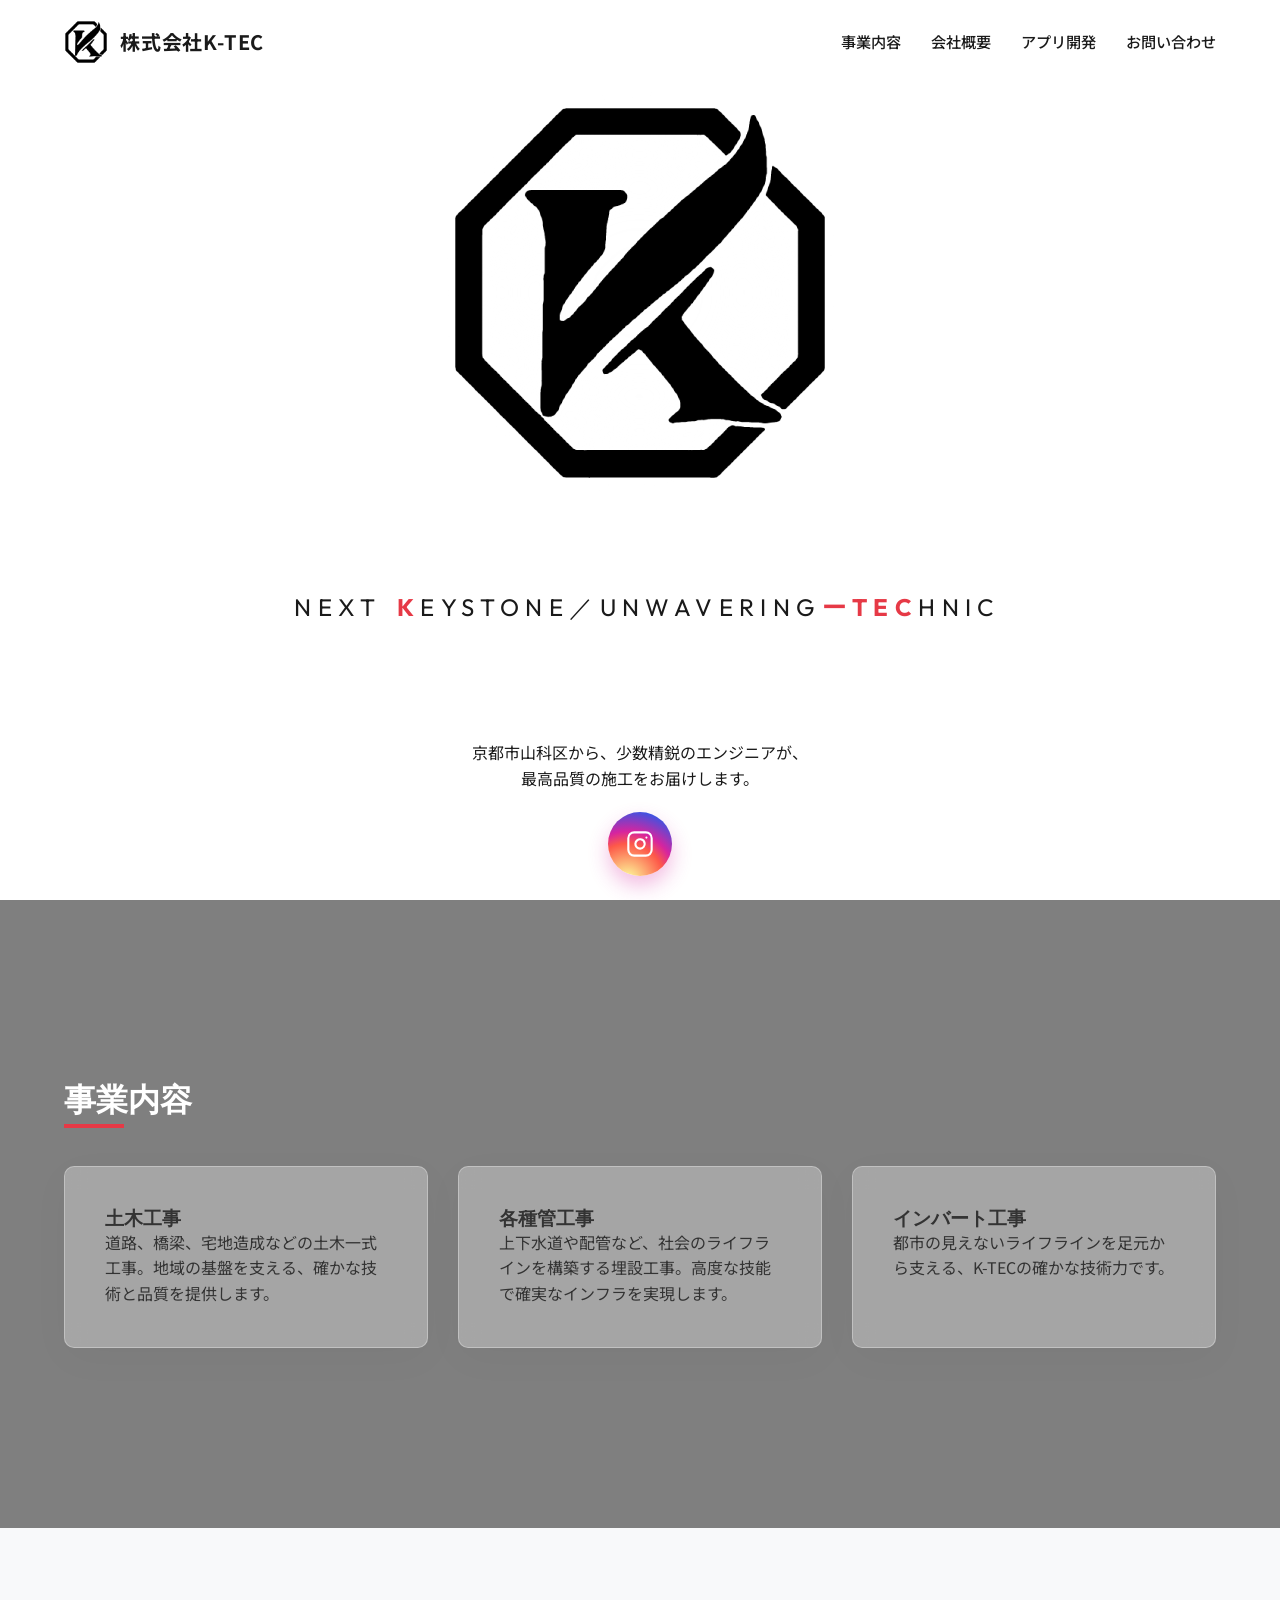
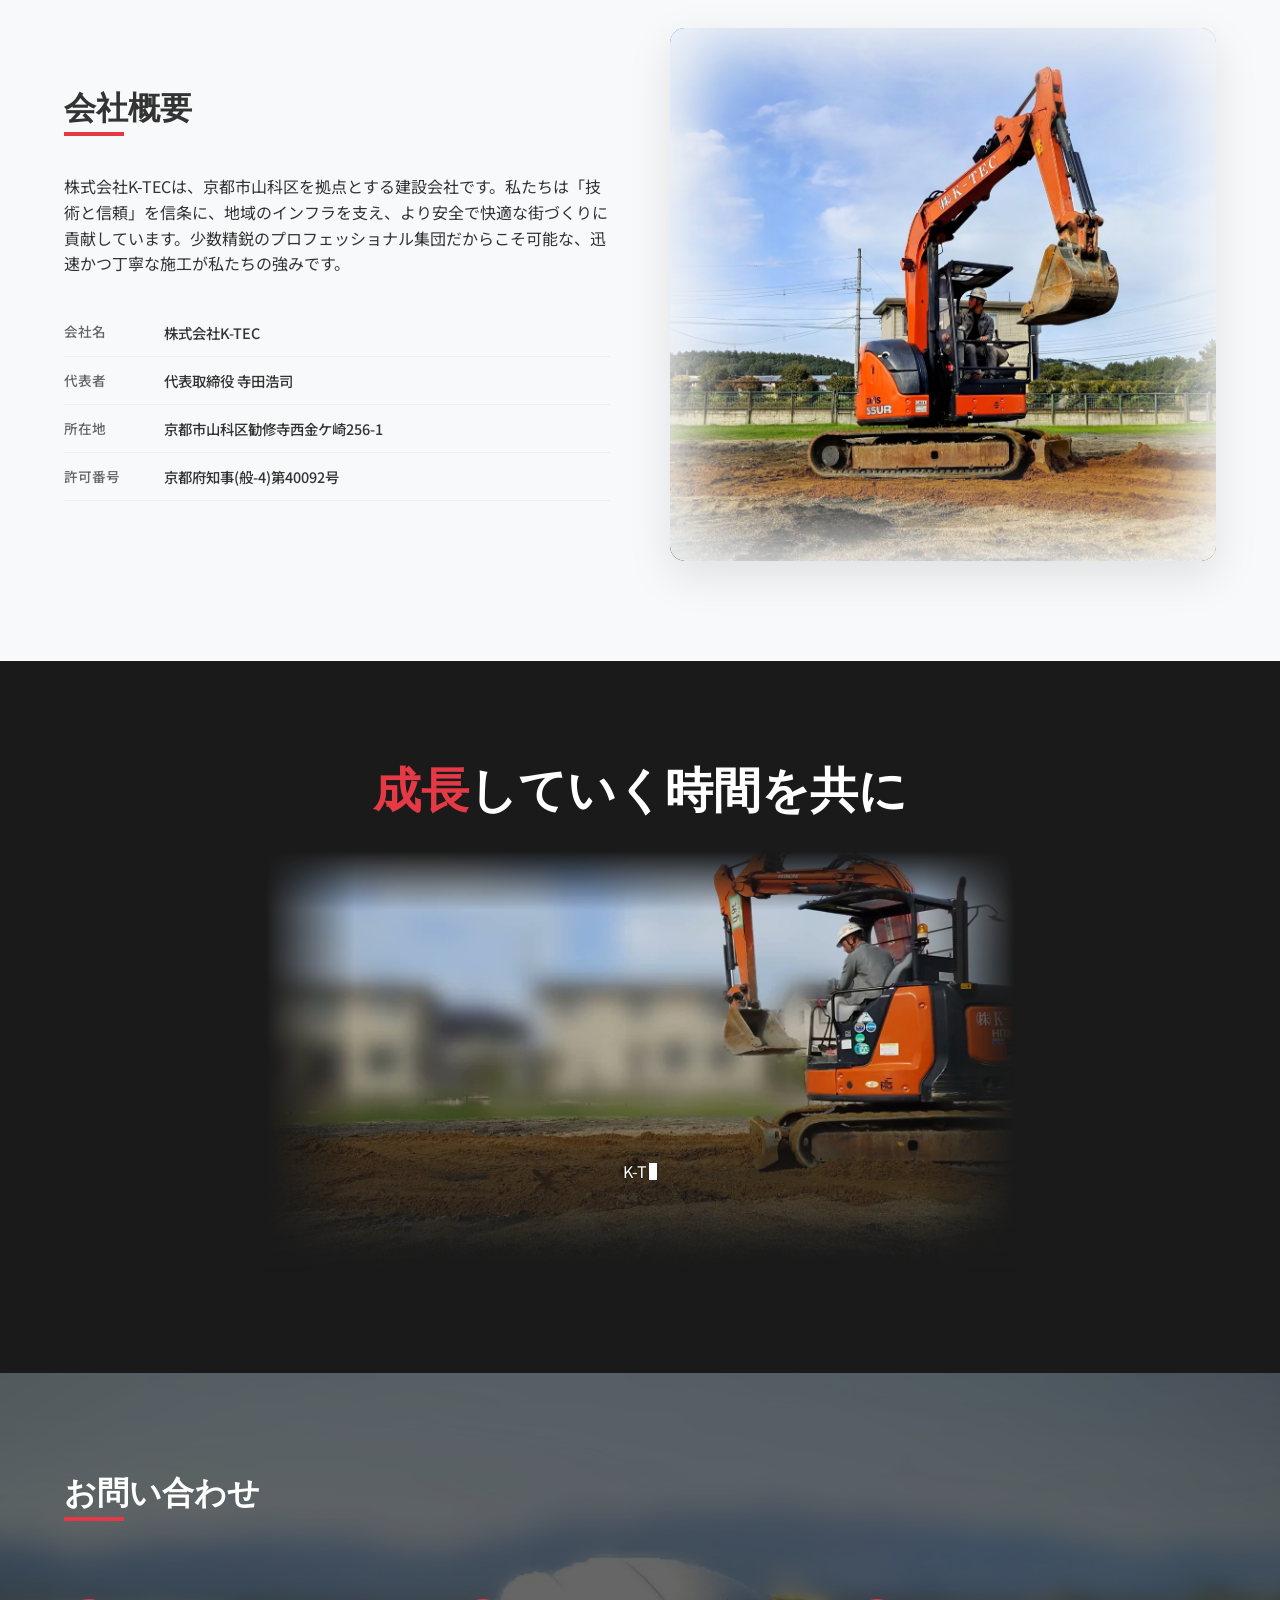
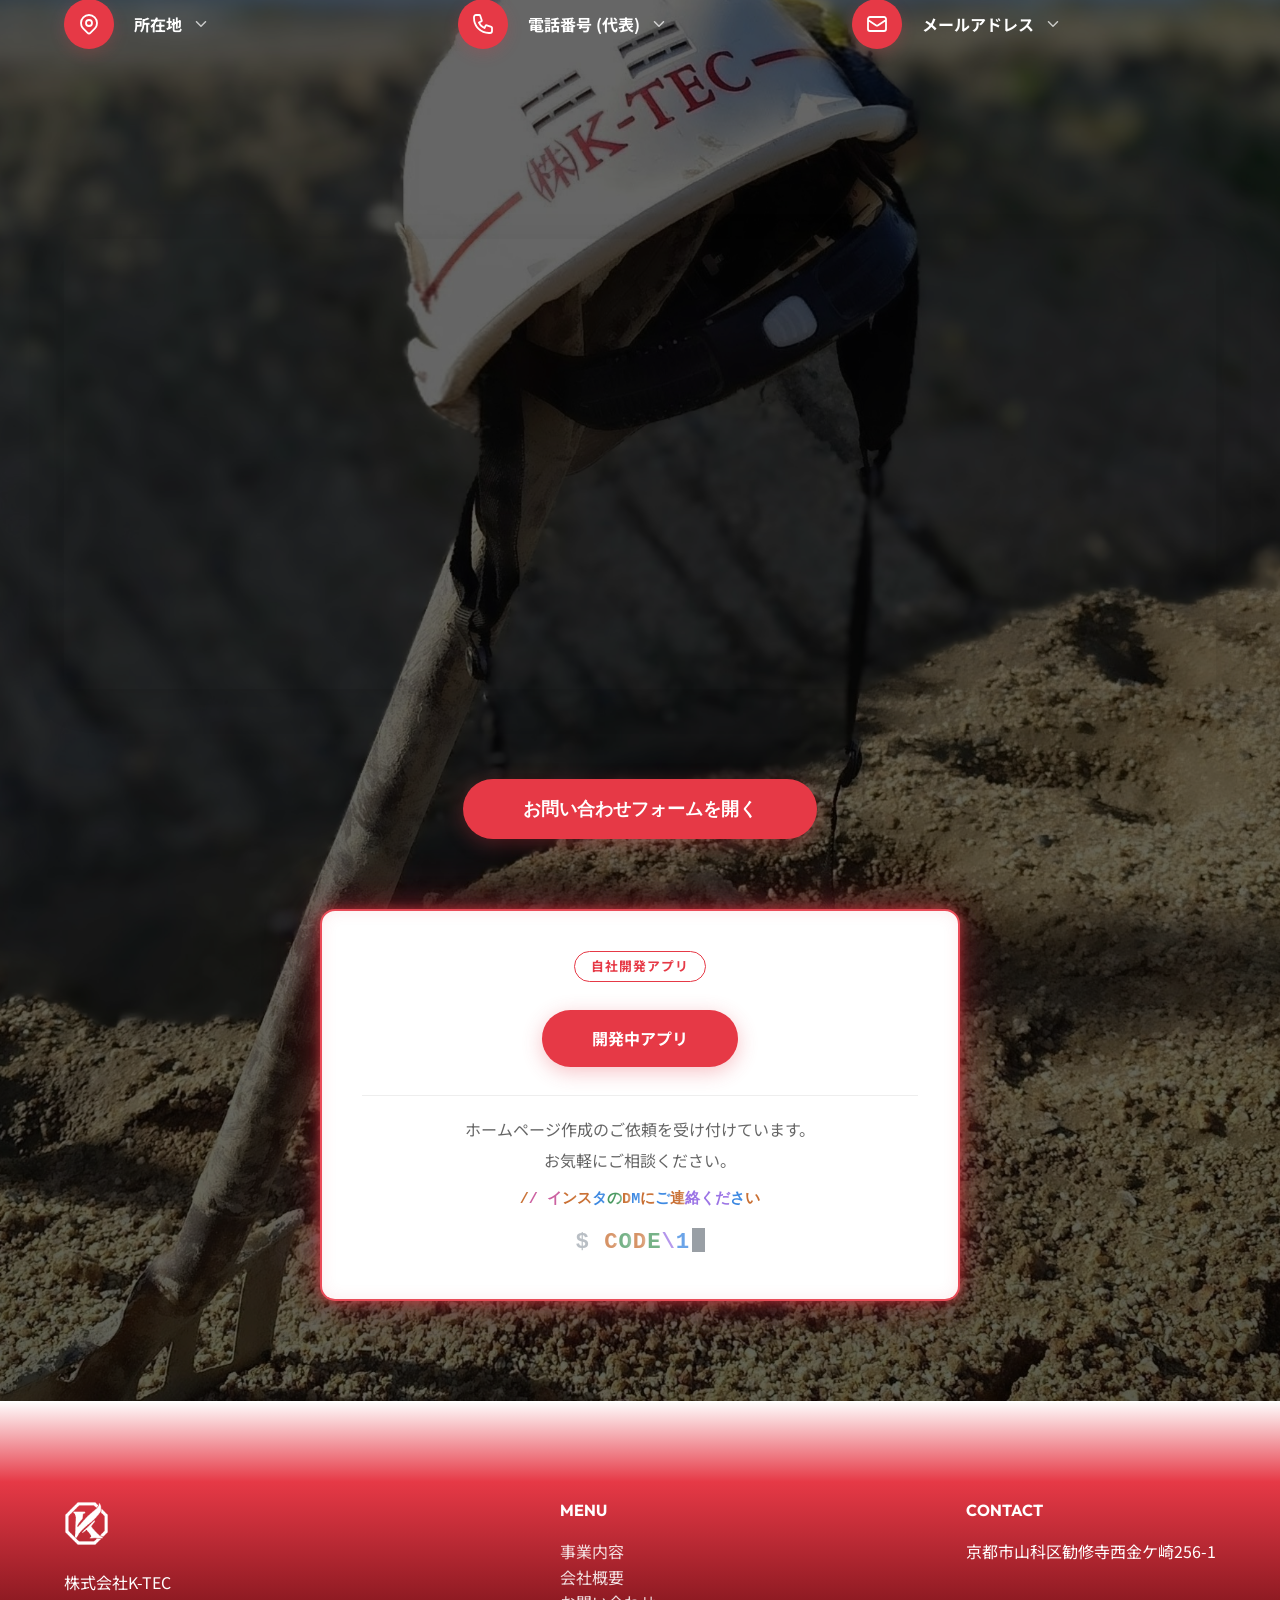
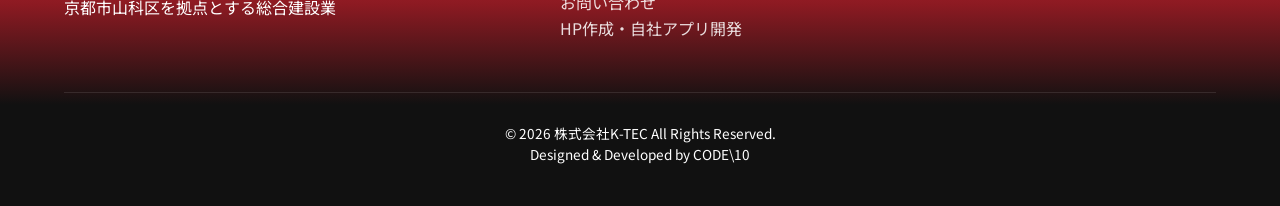
==== index.html @ 1e4d760a "Instagram のボタンが2つ同時に見えるのを直す（#54） 一番上の Instagram ボタンが画面に見えている間は、右下に浮かぶボタンを隠す。 スクロールして一番上のボタンが見えなくなったら" ====
<!DOCTYPE html>
<html lang="ja">
<head>
  <meta charset="UTF-8">
  <meta name="viewport" content="width=device-width, initial-scale=1.0">
  <title>株式会社K-TEC | 京都市山科区の建設会社</title>
  <meta name="description" content="京都市山科区を拠点とする「株式会社K-TEC」の公式ウェブサイト。土木・建設事業を通じて、社会の基盤を創造します。従業員5名、少数精鋭のプロフェッショナル集団です。">
  <meta property="og:type" content="website">
  <meta property="og:url" content="https://kktec54.github.io/K-TEC/">
  <meta property="og:title" content="株式会社K-TEC | 京都市山科区の建設会社">
  <meta property="og:description" content="京都市山科区を拠点とする「株式会社K-TEC」の公式ウェブサイト。土木・建設事業を通じて、社会の基盤を創造します。">
  <meta property="og:image" content="https://kktec54.github.io/K-TEC/assets/ogp.png">
  <meta property="og:image:width" content="1200">
  <meta property="og:image:height" content="630">
  <meta property="og:site_name" content="株式会社K-TEC">
  <meta property="og:locale" content="ja_JP">
  <meta name="twitter:card" content="summary_large_image">
  <link rel="icon" type="image/png" href="assets/favicon.png">
  <link rel="apple-touch-icon" href="assets/apple-touch-icon.png">
  <link rel="stylesheet" href="style.css?v=46">
  <link rel="stylesheet" href="halloween.css?v=46">
</head>
<body>

  <!-- Header -->
  <header>
    <div class="header-logo">
      <a href="#">
        <img src="assets/logo.png" alt="株式会社K-TEC ロゴ">
        <span class="logo-text">株式会社K-TEC</span>
      </a>
    </div>
    <nav>
      <ul class="nav-links">
        <li><a href="#services">事業内容</a></li>
        <li><a href="#about">会社概要</a></li>
        <li><a href="#hp-app">アプリ開発</a></li>
        <li><a href="#contact">お問い合わせ</a></li>
      </ul>
    </nav>
  </header>

  <!-- Hero Section -->
  <section class="hero">
    <div class="hero-content">
      <div class="hero-logo-animate-container">
        <div class="core-light"></div>
        <div class="flash"></div>
        <img class="hero-animate-logo" src="assets/logo.png" alt="株式会社K-TEC">
        <div class="white-burst"></div>
      </div>
      <!-- Lupin animation will be triggered via JS here -->
      <h1 class="hero-title">次代へと繋ぐ礎　揺るぎない技術</h1>
      <div class="hero-brand-name">
        NEXT　<span class="accent">K</span>EYSTONE／UNWAVERING<span class="accent">ー</span><span class="accent">TEC</span>HNIC
      </div>
      <div class="hero-brand-final">
        <span class="final-k">K</span><span class="final-dash">-</span><span class="final-tec">TEC</span>
      </div>
      <p class="hero-description text-balance">京都市山科区から、少数精鋭のエンジニアが、<br class="pc-br">最高品質の施工をお届けします。</p>
      <a href="https://www.instagram.com/k_tec54?igsh=MTAwZnptbnM4ZHNmdg%3D%3D&utm_source=qr" target="_blank" rel="noopener noreferrer" class="hero-btn instagram-icon-btn" aria-label="Instagram">
        <svg xmlns="http://www.w3.org/2000/svg" width="28" height="28" viewBox="0 0 24 24" fill="none" stroke="currentColor" stroke-width="1.8" stroke-linecap="round" stroke-linejoin="round">
          <rect x="2" y="2" width="20" height="20" rx="5" ry="5"></rect>
          <path d="M16 11.37A4 4 0 1 1 12.63 8 4 4 0 0 1 16 11.37z"></path>
          <line x1="17.5" y1="6.5" x2="17.51" y2="6.5"></line>
        </svg>
      </a>
    </div>
  </section>

  <!-- Service Section -->
  <section id="services" class="section">
    <div class="container">
      <h2 class="section-title">事業内容</h2>
      <div class="services-grid">
        <div class="service-card">
          <h3>土木工事</h3>
          <p>道路、橋梁、宅地造成などの土木一式工事。地域の基盤を支える、確かな技術と品質を提供します。</p>
        </div>
        <div class="service-card">
          <h3>各種管工事</h3>
          <p>上下水道や配管など、社会のライフラインを構築する埋設工事。高度な技能で確実なインフラを実現します。</p>
        </div>
        <div class="service-card">
          <h3>インバート工事</h3>
          <p>都市の見えないライフラインを足元から支える、K-TECの確かな技術力です。</p>
        </div>
      </div>
    </div>
  </section>

  <!-- About Section -->
  <section id="about" class="section" style="background-color: #f8f9fa;">
    <div class="container about-grid">
      <div class="about-text">
        <h2 class="section-title">会社概要</h2>
        <p>株式会社K-TECは、京都市山科区を拠点とする建設会社です。私たちは「技術と信頼」を信条に、地域のインフラを支え、より安全で快適な街づくりに貢献しています。少数精鋭のプロフェッショナル集団だからこそ可能な、迅速かつ丁寧な施工が私たちの強みです。</p>
        
        <table class="profile-table" style="margin-top: 2rem;">
          <tr>
            <th>会社名</th>
            <td>株式会社K-TEC</td>
          </tr>
          <tr>
            <th>代表者</th>
            <td>代表取締役 寺田浩司</td>
          </tr>
          <tr>
            <th>所在地</th>
            <td>京都市山科区勧修寺西金ケ崎256-1</td>
          </tr>
          <tr>
            <th>許可番号</th>
            <td>京都府知事(般-4)第40092号</td>
          </tr>
        </table>
      </div>
      <div class="about-visual" style="position: relative; display: flex; align-items: center; justify-content: center;">
        <!-- K photo with feathered/blurred edges -->
        <div style="position: relative; width: 100%; max-width: 550px; border-radius: 15px; overflow: hidden; box-shadow: 0 15px 45px rgba(0,0,0,0.1);">
          <img src="Y.JPG" style="width: 100%; height: auto; display: block; transition: transform 0.4s ease;" alt="株式会社K-TEC" onmouseover="this.style.transform='scale(1.05)'" onmouseout="this.style.transform='scale(1)'">
          <!-- Edge blurring overlay -->
          <div style="position: absolute; inset: 0; box-shadow: inset 0 0 80px 30px #f8f9fa; pointer-events: none; border-radius: 15px;"></div>
        </div>
      </div>
    </div>
  </section>



  <!-- Recruitment Section -->
  <section id="recruitment" class="section recruitment">
    <div class="container recruit-content">
      <h2 class="recruit-title lupin-trigger" data-text="成長していく\n時間を共に" data-highlight="成長">成長していく時間を共に</h2>
      <!-- 現場の動画。音なしでくり返し、画面に映っている間だけ main.js が再生する。説明の文は動画の下側に重ねる（#36） -->
      <div class="recruit-video">
        <video src="assets/recruit-site.mp4" poster="assets/recruit-site.jpg" muted loop playsinline preload="metadata" aria-label="社員がショベルカーで現場を整地している様子"></video>
        <p class="recruit-video-text text-balance">K-TECでは、共に成長できる仲間を募集しています。<br>建設のプロフェッショナルとして、社会の基盤を共に作りませんか？<br class="pc-br">少数精鋭だからこそ、一人ひとりの挑戦が会社全体の成長に直結します。</p>
      </div>
    </div>
  </section>

  <!-- Contact & Google Map Section -->
  <section id="contact" class="section">
    <div class="container contact-layout">
      <h2 class="section-title">お問い合わせ</h2>
      <div class="contact-info">
        <!-- 連絡先は押すとその場で開くアコーディオン。電話とメールの文字はページに置かず main.js が組み立てる（#26・#32） -->
        <div class="info-acc">
          <button type="button" class="info-item" data-info="address" aria-expanded="false" aria-controls="info-panel-address">
            <div class="info-icon">
              <svg xmlns="http://www.w3.org/2000/svg" fill="none" viewBox="0 0 24 24" stroke="currentColor">
                <path stroke-linecap="round" stroke-linejoin="round" stroke-width="1.8" d="M17.657 16.657L13.414 20.9a1.998 1.998 0 01-2.827 0l-4.244-4.243a8 8 0 1111.314 0z" />
                <path stroke-linecap="round" stroke-linejoin="round" stroke-width="1.8" d="M15 11a3 3 0 11-6 0 3 3 0 016 0z" />
              </svg>
            </div>
            <div class="info-label">
              <strong>所在地</strong>
              <svg class="info-chevron" xmlns="http://www.w3.org/2000/svg" fill="none" viewBox="0 0 24 24" stroke="currentColor" stroke-width="2" aria-hidden="true"><path stroke-linecap="round" stroke-linejoin="round" d="M6 9l6 6 6-6" /></svg>
            </div>
          </button>
          <div class="info-panel" id="info-panel-address" role="region" aria-label="所在地">
            <div class="info-panel-inner"><p class="info-value"></p></div>
          </div>
        </div>
        <div class="info-acc">
          <button type="button" class="info-item" data-info="phone" aria-expanded="false" aria-controls="info-panel-phone">
            <div class="info-icon">
              <svg xmlns="http://www.w3.org/2000/svg" fill="none" viewBox="0 0 24 24" stroke="currentColor">
                <path stroke-linecap="round" stroke-linejoin="round" stroke-width="1.8" d="M3 5a2 2 0 012-2h3.28a1 1 0 01.948.684l1.498 4.493a1 1 0 01-.502 1.21l-2.257 1.13a11.042 11.042 0 005.516 5.516l1.13-2.257a1 1 0 011.21-.502l4.493 1.498a1 1 0 01.684.949V19a2 2 0 01-2 2h-1C9.716 21 3 14.284 3 6V5z" />
              </svg>
            </div>
            <div class="info-label">
              <strong>電話番号 (代表)</strong>
              <svg class="info-chevron" xmlns="http://www.w3.org/2000/svg" fill="none" viewBox="0 0 24 24" stroke="currentColor" stroke-width="2" aria-hidden="true"><path stroke-linecap="round" stroke-linejoin="round" d="M6 9l6 6 6-6" /></svg>
            </div>
          </button>
          <div class="info-panel" id="info-panel-phone" role="region" aria-label="電話番号 (代表)">
            <div class="info-panel-inner"><p class="info-value"></p></div>
          </div>
        </div>
        <div class="info-acc">
          <button type="button" class="info-item" data-info="email" aria-expanded="false" aria-controls="info-panel-email">
            <div class="info-icon">
              <svg xmlns="http://www.w3.org/2000/svg" fill="none" viewBox="0 0 24 24" stroke="currentColor">
                <path stroke-linecap="round" stroke-linejoin="round" stroke-width="1.8" d="M3 8l7.89 5.26a2 2 0 002.22 0L21 8M5 19h14a2 2 0 002-2V7a2 2 0 00-2-2H5a2 2 0 00-2 2v10a2 2 0 002 2z" />
              </svg>
            </div>
            <div class="info-label">
              <strong>メールアドレス</strong>
              <svg class="info-chevron" xmlns="http://www.w3.org/2000/svg" fill="none" viewBox="0 0 24 24" stroke="currentColor" stroke-width="2" aria-hidden="true"><path stroke-linecap="round" stroke-linejoin="round" d="M6 9l6 6 6-6" /></svg>
            </div>
          </button>
          <div class="info-panel" id="info-panel-email" role="region" aria-label="メールアドレス">
            <div class="info-panel-inner"><p class="info-value"></p></div>
          </div>
        </div>
      </div>
      
      <!-- Google Map Integration -->
      <div class="map-container">
        <iframe 
          src="https://www.google.com/maps/embed?pb=!1m18!1m12!1m3!1d3269.5134723157867!2d135.8051974!3d34.9688011!2m3!1f0!2f0!3f0!3m2!1i1024!2i768!4f13.1!3m3!1m2!1s0x60010ef4396a9cb3%3A0xad508ff866e1a647!2z44CSNjA3LTgyMjEg5Lqs6YO95bqc5Lqs6YO95biC5bGx56eR5Yy65Yun5L-u5a-66KW_6YeR44Kx5bSO77yS77yV77yW4oiS77yR!5e0!3m2!1sja!2sjp!4v1777079518650!5m2!1sja!2sjp" 
          allowfullscreen="" 
          loading="lazy" 
          referrerpolicy="no-referrer-when-downgrade">
        </iframe>
      </div>

      <!-- Contact Form Section -->
      <!-- フォームはボタンを押したときだけモーダルで出す（#24） -->
      <div class="contact-form-open">
        <button type="button" class="submit-btn" data-open-contact>お問い合わせフォームを開く</button>
      </div>
      <dialog id="contact-form" class="contact-modal" aria-labelledby="contact-modal-title">
        <div class="contact-form-container">
          <button type="button" class="contact-modal-close" aria-label="閉じる">&times;</button>
          <h3 id="contact-modal-title" class="contact-modal-title">お問い合わせフォーム</h3>
          <form class="contact-form" action="#" method="post">
            <div class="form-group">
              <label for="name">氏名<span>必須</span></label>
              <input type="text" id="name" name="name" placeholder="例：山田 太郎" required>
            </div>
            <div class="form-group">
              <label for="email">メールアドレス<span>必須</span></label>
              <input type="email" id="email" name="email" placeholder="例：example@mail.com" required>
            </div>
            <div class="form-group">
              <label for="phone">電話番号</label>
              <input type="tel" id="phone" name="phone" placeholder="例：090-0000-0000">
            </div>
            <div class="form-group">
              <label for="message">お問い合わせ内容<span>必須</span></label>
              <textarea id="message" name="message" rows="5" placeholder="ご質問や採用に関するお問い合わせなど、お気軽にご記入ください" required></textarea>
            </div>
            <div class="form-submit">
              <button type="submit" class="submit-btn">内容を送信する</button>
            </div>
          </form>
        </div>
      </dialog>

      <!-- In-house App Teaser -->
      <div id="hp-app" class="app-teaser">
        <canvas class="app-code-bg" aria-hidden="true"></canvas>
        <span class="app-label">自社開発アプリ</span>
        <div><a href="apps.html" class="app-btn">開発中アプリ</a></div>
        <div class="hp-recruit">
          <p class="text-balance">ホームページ作成のご依頼を受け付けています。<br class="pc-br">お気軽にご相談ください。</p>
          <!-- インスタの DM への案内と CODE\10 を、コード風に1文字ずつ打ち込む（#16・#20・#22）。
               文字は main.js が入れ直し、1文字ずつ色をランダムに付ける。DM の行を打ってから CODE\10 を打つ -->
          <p class="code-dm"><a href="https://www.instagram.com/k_tec54?igsh=MTAwZnptbnM4ZHNmdg%3D%3D&utm_source=qr" target="_blank" rel="noopener noreferrer"><span class="code-sr">インスタのDMにご連絡ください</span><span class="code-line" aria-hidden="true"><span class="code-typed">// インスタのDMにご連絡ください</span><span class="code-cursor"></span></span></a></p>
          <p class="code10-sign"><span class="code-sr">CODE\10</span><span class="code-line" aria-hidden="true"><span class="code10-prompt">$ </span><span class="code-typed">CODE\10</span><span class="code-cursor"></span></span></p>
        </div>
      </div>
    </div>
  </section>

  <!-- Footer -->
  <footer>
    <div class="container">
      <div class="footer-top">
        <div class="footer-logo">
          <img src="assets/logo.png" alt="K-TEC logo">
          <p>株式会社K-TEC<br>京都市山科区を拠点とする総合建設業</p>
        </div>
        <div>
          <h4>MENU</h4>
          <ul style="margin-top: 1rem;">
            <li><a href="#services">事業内容</a></li>
            <li><a href="#about">会社概要</a></li>
            <li><a href="#contact">お問い合わせ</a></li>
            <li><a href="#hp-app">HP作成・自社アプリ開発</a></li>
          </ul>
        </div>
        <div>
          <h4>CONTACT</h4>
          <p style="margin-top: 1rem;">京都市山科区勧修寺西金ケ崎256-1</p>
        </div>
      </div>
      <div class="footer-bottom">
        <p>&copy; 2026 株式会社K-TEC All Rights Reserved.</p>
        <p>Designed &amp; Developed by CODE\10</p>
      </div>
    </div>
  </footer>

  <!-- Floating Instagram Button -->
  <a href="https://www.instagram.com/k_tec54?igsh=MTAwZnptbnM4ZHNmdg%3D%3D&utm_source=qr" target="_blank" rel="noopener noreferrer" class="floating-instagram" aria-label="Instagram">
    <svg xmlns="http://www.w3.org/2000/svg" width="28" height="28" viewBox="0 0 24 24" fill="none" stroke="currentColor" stroke-width="1.8" stroke-linecap="round" stroke-linejoin="round">
      <rect x="2" y="2" width="20" height="20" rx="5" ry="5"></rect>
      <path d="M16 11.37A4 4 0 1 1 12.63 8 4 4 0 0 1 16 11.37z"></path>
      <line x1="17.5" y1="6.5" x2="17.51" y2="6.5"></line>
    </svg>
  </a>

  <script src="main.js?v=46"></script>
  <script src="code-terminal.js?v=46"></script>
  <script src="halloween.js?v=46"></script>
</body>
</html>
---- style.css ----
/* 
 * K-TEC Corporate Website - Style Guide & Design System
 * Concept: Modern, Premium, Construction-Themed
 * Accent Color: #e63946 (Red)
 */

@import url('https://fonts.googleapis.com/css2?family=Outfit:wght@300;400;600;700&family=Noto+Sans+JP:wght@400;500;700&display=swap');

/* --- Custom Scrollbar --- */
::-webkit-scrollbar {
  width: 10px;
}

::-webkit-scrollbar-track {
  background: #f1f1f1;
}

::-webkit-scrollbar-thumb {
  background: var(--color-accent);
  border-radius: 5px;
}

::-webkit-scrollbar-thumb:hover {
  background: var(--color-accent-hover);
}

/* Firefox support */
* {
  scrollbar-width: thin;
  scrollbar-color: var(--color-accent) #f1f1f1;
}

:root {
  /* Colors */
  --color-primary: #1a1a1a;
  --color-accent: #e63946; /* Strong Red */
  --color-accent-hover: #c1121f;
  --color-secondary: #2d2d2d;
  --color-text: #333333;
  --color-text-muted: #666666;
  --color-bg: #ffffff;
  --color-bg-alt: #f8f9fa;
  --color-white: #ffffff;
  
  /* Transitions */
  --transition-fast: 0.2s ease;
  --transition-normal: 0.4s cubic-bezier(0.4, 0, 0.2, 1);
  --transition-slow: 0.8s cubic-bezier(0.4, 0, 0.2, 1);
  
  /* Spacing */
  --section-padding: 100px 5%;
  --section-padding-mobile: 60px 20px;
}

* {
  margin: 0;
  padding: 0;
  box-sizing: border-box;
}

html {
  scroll-behavior: smooth;
}

body {
  font-family: 'Noto Sans JP', 'Outfit', sans-serif;
  color: var(--color-text);
  background-color: #ffffff;
  line-height: 1.6;
  overflow-x: hidden;
  /* Optimize Japanese line breaks */
  word-break: normal;
  overflow-wrap: break-word;
  line-break: strict;
}

h1, h2, h3, h4, .title-font {
  font-family: 'Outfit', sans-serif;
  font-weight: 700;
  line-height: 1.2;
}

a {
  text-decoration: none;
  color: inherit;
}

ul {
  list-style: none;
}

img {
  max-width: 100%;
  height: auto;
  display: block;
}

/* --- Typography Utilities --- */
.pc-br { display: inline; }
.sp-br { display: none; }

.text-balance {
  text-wrap: balance;
}

@media (max-width: 768px) {
  .pc-br { display: none; }
  .sp-br { display: block; content: ""; margin-bottom: 0.2em; }
}

/* --- Layout Components --- */

.container {
  max-width: 1200px;
  margin: 0 auto;
  width: 100%;
}

.section {
  padding: var(--section-padding);
}

@media (max-width: 768px) {
  .section {
    padding: var(--section-padding-mobile);
  }
}

.section-title {
  font-size: 2rem; /* Reduced from 2.5rem */
  margin-bottom: 3rem;
  position: relative;
  display: inline-block;
}

.section-title::after {
  content: '';
  position: absolute;
  bottom: -10px;
  left: 0;
  width: 60px;
  height: 4px;
  background-color: var(--color-accent);
}

/* --- Header & Navigation --- */

header {
  position: fixed;
  top: 0;
  left: 0;
  width: 100%;
  z-index: 1000;
  padding: 20px 5%;
  display: flex;
  justify-content: space-between;
  align-items: center;
  transition: var(--transition-normal);
  background: transparent;
  color: var(--color-primary);
}

header.scrolled {
  /* Solid area (0-75%) to protect the screen-blend logo from scrolling content */
  background: linear-gradient(180deg, rgba(17, 17, 17, 1) 0%, var(--color-accent) 55%, var(--color-accent) 85%, rgba(255, 255, 255, 0) 100%);
  padding: 18px 5%; /* Thicker bar */
  box-shadow: 0 4px 25px rgba(0, 0, 0, 0.15);
  backdrop-filter: blur(12px); 
  color: #ffffff;
}

header.scrolled .logo-text {
  color: #ffffff;
}

header.scrolled .nav-links a {
  color: #ffffff;
}

header.scrolled .nav-links a::after {
  background-color: #ffffff;
}

header.scrolled .header-logo img {
  filter: invert(1) !important;
  mix-blend-mode: screen !important;
}

.header-logo a {
  display: flex;
  align-items: center;
  gap: 12px;
  text-decoration: none;
  color: inherit;
}

.header-logo img {
  height: 44px;
  object-fit: contain;
}

.logo-text {
  font-size: 1.25rem;
  font-weight: 700;
  letter-spacing: 0.05rem;
  color: var(--color-primary);
}

.nav-links {
  display: flex;
  gap: 30px;
}

.nav-links a {
  font-weight: 500;
  font-size: 0.95rem;
  transition: var(--transition-fast);
  position: relative;
  color: var(--color-primary);
}

.nav-links a::after {
  content: '';
  position: absolute;
  bottom: -5px;
  left: 0;
  width: 0;
  height: 2px;
  background-color: var(--color-accent);
  transition: var(--transition-fast);
}

.nav-links a:hover {
  color: var(--color-accent);
}

.nav-links a:hover::after {
  width: 100%;
}

/* --- Hero Section --- */

.hero {
  height: 100vh;
  width: 100%;
  background-color: #ffffff;
  display: flex;
  flex-direction: column;
  justify-content: flex-start;
  align-items: center;
  padding: 15vh 5% 0; /* Reduced from 20vh */
  color: var(--color-primary);
  position: relative;
  text-align: center;
  overflow: hidden;
}

@media (max-width: 768px) {
  .hero {
    padding-top: 12vh; /* Reduced from 18vh to fit all content */
  }
}

.hero-content {
  display: flex;
  flex-direction: column;
  align-items: center;
  justify-content: center;
  width: 100%;
  max-width: 800px;
  margin: 0 auto;
}

.hero-logo-animate-container {
  position: relative;
  width: min(52vmin, 400px);
  aspect-ratio: 1 / 1;
  display: grid;
  place-items: center;
  margin: 0 auto 2rem;
  z-index: 2;
}

.core-light {
  position: absolute;
  width: 80%;
  height: 80%;
  border-radius: 50%;
  background: radial-gradient(circle, rgba(255, 255, 255, 1) 0%, rgba(255, 255, 255, 0.98) 40%, rgba(255, 255, 255, 0.72) 60%, rgba(255, 255, 255, 0) 100%);
  filter: blur(15px);
  opacity: 0;
  transform: scale(0.52);
}
.hero-logo-animate-container.is-animating .core-light {
  animation: coreLight 5.5s ease-out forwards;
}

.flash {
  position: absolute;
  width: 96%;
  height: 18%;
  background: linear-gradient(90deg, rgba(255,255,255,0) 0%, rgba(255,255,255,0.8) 50%, rgba(255,255,255,0) 100%);
  transform: rotate(-33deg) translateX(-170%);
  filter: blur(7px);
  opacity: 0;
}
.hero-logo-animate-container.is-animating .flash {
  animation: sweep 4.5s ease-in-out 1.2s forwards;
}

.hero-animate-logo {
  width: 100%;
  height: 100%;
  object-fit: contain;
  opacity: 0;
  transform: scale(0.84);
  /* Use multiple filters: brightness for reveal, and contrast to keep colors crisp */
  filter: brightness(2) blur(8px) drop-shadow(0 0 10px rgba(255, 255, 255, 0.8));
  mix-blend-mode: multiply; /* Insurance for any remaining white pixels in the logo edges */
}
.hero-logo-animate-container.is-animating .hero-animate-logo {
  animation: logoReveal 5.8s cubic-bezier(.2,.72,.2,1) 0.25s forwards;
}

.white-burst {
  position: absolute;
  inset: 0;
  background: radial-gradient(circle at center, rgba(255,255,255,0.8) 0%, rgba(255,255,255,0.4) 24%, rgba(255,255,255,0) 58%);
  opacity: 0;
}
.hero-logo-animate-container.is-animating .white-burst {
  animation: burst 2.5s ease-out 0.35s forwards;
  pointer-events: none;
}

@keyframes coreLight {
  0%   { opacity: 0; transform: scale(0.45); }
  50%  { opacity: 1; }
  100% { opacity: 0.92; transform: scale(1.08); }
}

@keyframes sweep {
  0%   { opacity: 0; transform: rotate(-33deg) translateX(-170%); }
  18%  { opacity: 1; }
  64%  { opacity: 1; }
  100% { opacity: 0; transform: rotate(-33deg) translateX(170%); }
}

@keyframes burst {
  0%   { opacity: 0; }
  25%  { opacity: 1; }
  100% { opacity: 0; }
}

@keyframes logoReveal {
  0% {
    opacity: 0;
    transform: scale(0.84);
    filter: brightness(2.5) blur(14px) drop-shadow(0 0 20px rgba(255, 255, 255, 1)) drop-shadow(0 0 44px rgba(255, 255, 255, 1));
  }
  38% {
    opacity: 1;
    transform: scale(1.02);
    filter: brightness(1.9) blur(4px) drop-shadow(0 0 14px rgba(255, 255, 255, 1)) drop-shadow(0 0 28px rgba(255, 255, 255, 1));
  }
  70% {
    opacity: 1;
    transform: scale(1);
    filter: brightness(1.05) blur(0.4px) drop-shadow(0 0 6px rgba(255, 255, 255, 0.7)) drop-shadow(0 0 12px rgba(255, 255, 255, 0.6));
  }
  100% {
    opacity: 1;
    transform: scale(1);
    filter: brightness(1) blur(0) drop-shadow(0 0 0 transparent);
  }
}

.hero-content {
  max-width: 800px;
}


.hero-title {
  font-size: 3rem; /* Further reduced from 3.5rem */
  margin-bottom: 1.5rem;
  letter-spacing: -0.05rem;
  line-height: 1.3;
  text-wrap: balance;
  opacity: 0; /* Hidden initially for synchronizing with Lupin */
  word-break: keep-all;
  overflow-wrap: break-word;
}

@media (max-width: 768px) {
  .hero-title {
    font-size: 2.2rem;
    line-height: 1.4;
    margin-bottom: 1rem;
  }
}

@media (max-width: 480px) {
  .hero-title {
    font-size: 1.35rem;
    letter-spacing: -0.02rem;
    white-space: nowrap;
  }
}

.hero-brand-name {
  font-family: 'Outfit', sans-serif;
  font-size: 1.5rem;
  font-weight: 400;
  letter-spacing: 0.4rem;
  color: var(--color-primary);
  opacity: 0;
  transform: translateY(10px);
  margin-top: 0.5rem;
  margin-bottom: 0.5rem; /* Reduced to bring final logo closer */
  animation: fadeInUp 1s forwards 6s; /* Appear after title animation */
  display: flex;
  justify-content: center;
  align-items: center;
}

.hero-brand-final {
  font-family: 'Outfit', sans-serif;
  font-size: 3.5rem;
  font-weight: 700;
  color: var(--color-primary);
  display: flex;
  justify-content: center;
  align-items: center;
  margin-bottom: 2.5rem;
  opacity: 0;
  transition: opacity 0.5s ease;
}

.hero-brand-final.show {
  opacity: 1;
}

.hero-brand-final span {
  display: inline-block;
  transition: transform 1s cubic-bezier(0.2, 0.8, 0.2, 1), opacity 0.8s ease;
}

.final-k { 
  transform: translateX(-150px); 
  opacity: 0; 
  color: var(--color-accent);
}
.final-dash { 
  transform: translateY(20px); 
  opacity: 0; 
  margin: 0 10px;
  color: var(--color-accent);
}
.final-tec { 
  transform: translateX(150px); 
  opacity: 0; 
  color: var(--color-accent);
}

.hero-brand-final.is-gathered .final-k,
.hero-brand-final.is-gathered .final-tec,
.hero-brand-final.is-gathered .final-dash {
  transform: translate(0, 0);
  opacity: 1;
}

@media (max-width: 768px) {
  .hero-brand-name {
    font-size: 0.5rem;
    letter-spacing: 0.05rem;
    margin-top: 0.8rem;
    margin-bottom: 0.3rem;
    white-space: nowrap;
  }
  .hero-brand-final {
    font-size: 2.2rem; /* Slightly smaller on mobile */
    margin-bottom: 1.2rem; /* Reduced margin */
  }
}

.hero-brand-name .accent {
  color: var(--color-accent);
  font-weight: 700;
}

.hero-description {
  font-size: 1rem; /* Slightly smaller */
  max-width: 500px;
  margin-bottom: 3rem;
  line-height: 1.6;
  opacity: 0;
  transform: translateY(20px);
  animation: fadeInUp 0.8s forwards 0.6s;
  word-break: keep-all;
  overflow-wrap: break-word;
}

@media (max-width: 768px) {
  .hero-description {
    font-size: 0.85rem;
    margin-bottom: 1.5rem; /* Reduced from 2rem */
    padding: 0 5%;
  }
}

/* 高さの低いパソコン画面では、インスタのボタンまで画面の中に収まるよう、ロゴを高さに合わせて縮め、余白を詰める（#43）
   ロゴ以外の中身と余白で約506px使うので、残りをロゴに回す */
@media (min-width: 769px) and (max-height: 1050px) {
  .hero {
    padding-top: 96px;
  }
  .hero-logo-animate-container {
    width: clamp(200px, calc(100vh - 506px), 400px);
    margin-bottom: 1rem;
  }
  .hero-title {
    margin-bottom: 0.75rem;
  }
  .hero-brand-final {
    margin-bottom: 1rem;
  }
  .hero-description {
    margin-bottom: 1.25rem;
  }
}

.hero-btn {
  display: inline-block;
  padding: 15px 40px;
  background-color: var(--color-accent);
  color: var(--color-white);
  font-weight: 600;
  border-radius: 4px;
  transition: var(--transition-normal);
  opacity: 0;
  transform: translateY(20px);
  animation: fadeInUp 0.8s forwards 0.8s;
}

.hero-btn:hover {
  background-color: var(--color-accent-hover);
  transform: translateY(-5px);
  box-shadow: 0 10px 30px rgba(230, 57, 70, 0.3);
}

.instagram-icon-btn {
  width: 64px;
  height: 64px;
  padding: 0 !important;
  display: inline-flex !important;
  align-items: center;
  justify-content: center;
  border-radius: 50% !important;
  /* Instagramブランドのグラデーション */
  background: radial-gradient(circle at 30% 107%, #fdf497 0%, #fdf497 5%, #fd5949 45%,#d6249f 60%,#285AEB 90%) !important;
  color: #ffffff !important;
  border: none !important;
  box-shadow: 0 10px 20px rgba(214, 36, 159, 0.3);
  transition: var(--transition-normal);
}

.instagram-icon-btn:hover {
  transform: translateY(-5px) scale(1.08) !important;
  box-shadow: 0 15px 30px rgba(214, 36, 159, 0.4) !important;
}


/* --- Lupin Animation (Typewriter style) --- */

.lupin-text {
  display: inline-block;
  white-space: normal; /* Allow wrap */
  overflow: visible;
}

.lupin-char {
  display: inline-block;
  opacity: 0;
}

.lupin-char.show {
  animation: lupinTyped 0.1s forwards;
}

.lupin-char.highlight {
  color: var(--color-accent) !important;
  font-weight: 700;
}

.lupin-char.highlight {
  color: var(--color-accent) !important;
  font-weight: 700;
}

@keyframes lupinTyped {
  from { opacity: 0; transform: scale(1.5) translateY(-5px); }
  to { opacity: 1; transform: scale(1) translateY(0); }
}

/* --- About & Profile --- */
.about-grid {
  display: grid;
  grid-template-columns: 1fr 1fr;
  gap: 60px;
  align-items: center;
}

.profile-table {
  width: 100%;
  border-collapse: collapse;
}

.profile-table tr {
  border-bottom: 1px solid #eee;
}

.profile-table th {
  text-align: left;
  padding: 12px 0;
  width: 100px;
  color: var(--color-text-muted);
  font-weight: 500;
  font-size: 0.85rem;
}

.profile-table td {
  padding: 12px 0;
  font-weight: 500;
  font-size: 0.9rem;
}


@media (max-width: 768px) {
  .profile-table th, .profile-table td {
    display: block;
    width: 100%;
    padding: 10px 0;
  }
  .profile-table tr {
    padding: 10px 0;
    display: block;
  }
  .profile-table th {
    border-bottom: none;
    padding-bottom: 0;
    color: var(--color-accent);
  }
}

@media (max-width: 900px) {
  .about-grid {
    grid-template-columns: 1fr;
  }
}

/* --- Services / Business --- */
#services {
  position: relative;
  background-image: url('Z.JPG');
  background-size: cover;
  background-position: center;
  background-attachment: fixed;
  z-index: 1;
  padding: 180px 5%; /* 上下の余白を広げて画像をより見せます */
}


#services::before {
  content: '';
  position: absolute;
  inset: 0;
  background: rgba(0, 0, 0, 0.5); /* 黒のオーバーレイで重厚感を出す */
  z-index: -1;
}

#services .section-title {
  color: #ffffff;
}

.services-grid {
  display: grid;
  grid-template-columns: repeat(auto-fit, minmax(300px, 1fr));
  gap: 30px;
}

.service-card {
  background: rgba(255, 255, 255, 0.3); /* 透明度を大幅に上げて背景をより透かす */
  padding: 40px;
  border-radius: 10px;
  box-shadow: 0 10px 40px rgba(0,0,0,0.03);
  transition: var(--transition-normal);
  border: 1px solid rgba(255, 255, 255, 0.3);
  backdrop-filter: blur(10px); /* ガラスのようなぼかし効果 */
}

.service-card:hover {
  transform: translateY(-10px);
  border-color: var(--color-accent);
}

.service-icon {
  font-size: 2.5rem;
  color: var(--color-accent);
  margin-bottom: 1.5rem;
}

/* --- Recruitment --- */

.recruitment {
  background-color: var(--color-primary);
  color: var(--color-white);
  text-align: center;
}

.recruit-content {
  max-width: 750px;
  margin: 0 auto;
  width: 100%;
}

.recruit-title {
  font-size: 3rem;
  margin-bottom: 2rem;
}

.recruitment p {
  font-size: 1.1rem;
  line-height: 1.8;
  max-width: 650px;
  margin: 0 auto;
  text-wrap: balance;
}

@media (max-width: 768px) {
  .recruit-title {
    font-size: 2.2rem;
  }
  .recruitment p {
    font-size: 1rem;
    text-align: left;
    word-break: normal;
  }
}

/* 現場の動画（#36）。説明の文は動画の下側に重ね、下から黒く暗くして読みやすくする */
.recruit-video {
  position: relative;
  margin: 0 auto;
}

/* 動画のふちを、欄の黒へ溶け込むようにぼかす（上下左右を透明へ） */
.recruit-video video {
  display: block;
  width: 100%;
  height: auto;
  aspect-ratio: 16 / 9;
  object-fit: cover;
  -webkit-mask-image:
    linear-gradient(to right, transparent 0%, #000 12%, #000 88%, transparent 100%),
    linear-gradient(to bottom, transparent 0%, #000 14%, #000 86%, transparent 100%);
  -webkit-mask-composite: source-in;
  mask-image:
    linear-gradient(to right, transparent 0%, #000 12%, #000 88%, transparent 100%),
    linear-gradient(to bottom, transparent 0%, #000 14%, #000 86%, transparent 100%);
  mask-composite: intersect;
}

/* 見えない全文で場所を取り、打つ文をその上にぴったり重ねる */
.recruit-video-text .type-box {
  position: relative;
  display: block;
}

.recruit-video-text .type-spacer {
  visibility: hidden;
}

.recruit-video-text .type-text {
  position: absolute;
  inset: 0;
}

/* 打ち込み中のカーソル（白い四角の点滅） */
.recruit-video-text .type-cursor {
  display: inline-block;
  width: 0.5em;
  height: 1.05em;
  margin-left: 2px;
  vertical-align: -0.15em;
  background: #ffffff;
  animation: code10Blink 1.06s steps(1) infinite;
}

/* 画面には出さず、読み上げソフトにだけ読ませる */
.visually-hidden {
  position: absolute;
  width: 1px;
  height: 1px;
  overflow: hidden;
  clip-path: inset(50%);
  white-space: nowrap;
}

.recruitment .recruit-video-text {
  position: absolute;
  left: 0;
  right: 0;
  bottom: 0;
  max-width: none;
  margin: 0;
  padding: 70px 12% 30px;
  background: linear-gradient(to top, rgba(26, 26, 26, 0.9) 0%, rgba(26, 26, 26, 0.6) 55%, rgba(26, 26, 26, 0) 100%);
  font-size: 1rem;
  line-height: 1.8;
  text-shadow: 0 1px 3px rgba(0, 0, 0, 0.6);
}

/* スマホは横長だと文字が収まらないので、正方形に近づけてショベルのいる右寄りを見せる */
@media (max-width: 768px) {
  .recruit-video video {
    aspect-ratio: 1 / 1;
    object-position: 65% center;
  }

  /* 見出しと同じ中央寄せにし、1文ごとに改行する。長い文は言葉の切れ目で折り返す（#38） */
  .recruitment .recruit-video-text {
    padding: 60px 20px 20px;
    font-size: 0.8rem;
    line-height: 1.75;
    text-align: center;
    word-break: auto-phrase;
  }

  .recruit-video-text br {
    display: inline;
  }
}

/* --- Contact & Map --- */
#contact {
  position: relative;
  background-image: url('K.JPG');
  background-size: cover;
  background-position: center 30%; /* ヘルメットのロゴが見える位置に固定 */
  background-attachment: scroll; /* 確実に表示させるためスクロール固定を解除 */
  z-index: 1;
  padding: 100px 5%; /* 表示領域を広げてロゴを見えやすくする */
}

#contact::before {
  content: '';
  position: absolute;
  inset: 0;
  background: rgba(0, 0, 0, 0.6);
  z-index: -1;
}

#contact, #contact .section-title, #contact .info-item {
  color: #ffffff;
}



.contact-layout {
  display: flex;
  flex-direction: column;
  gap: 40px;
}

.contact-info {
  display: grid;
  grid-template-columns: repeat(auto-fit, minmax(250px, 1fr));
  gap: 30px;
}

.info-item {
  display: flex;
  align-items: center;
  gap: 20px;
}

/* 連絡先は押すとその場で開くアコーディオン（#26・#32） */
.contact-info {
  align-items: start;
}

button.info-item {
  width: 100%;
  background: none;
  border: none;
  padding: 0;
  font: inherit;
  color: inherit;
  text-align: left;
  cursor: pointer;
}

button.info-item .info-icon {
  transition: var(--transition-fast);
}

button.info-item:hover .info-icon,
button.info-item:focus-visible .info-icon {
  transform: scale(1.08);
}

.info-label {
  display: flex;
  align-items: center;
  gap: 10px;
}

.info-chevron {
  width: 18px;
  height: 18px;
  opacity: 0.7;
  transition: transform var(--transition-normal), opacity var(--transition-fast);
}

button.info-item:hover .info-chevron {
  opacity: 1;
}

.info-acc.is-open .info-chevron {
  transform: rotate(180deg);
  opacity: 1;
}

/* 閉じている間は、アイコンと ∨ をゆっくり点滅させて「押せる」と伝える。開いたら止める。
   動きを減らす設定の端末でも点滅させる（#34。ゆっくり薄くなるだけなので負担は小さい） */
.info-acc:not(.is-open) .info-icon,
.info-acc:not(.is-open) .info-chevron {
  animation: infoBlink 1.6s ease-in-out infinite;
}

@keyframes infoBlink {
  0%, 100% { opacity: 1; }
  50%      { opacity: 0.35; }
}

/* 高さ 0 から中身の高さまで、なめらかに開く */
.info-panel {
  display: grid;
  grid-template-rows: 0fr;
  transition: grid-template-rows var(--transition-normal);
}

.info-acc.is-open .info-panel {
  grid-template-rows: 1fr;
}

.info-panel-inner {
  overflow: hidden;
}

.info-value {
  margin: 12px 0 0 70px; /* アイコン（50px）と間（20px）の分だけ右へ */
  padding-left: 14px;
  border-left: 2px solid var(--color-accent);
  font-size: 1.05rem;
  font-weight: 600;
  line-height: 1.6;
  overflow-wrap: anywhere; /* 長いメールだけ途中で折る。番地（256-1）は切らない */
  opacity: 0;
  transform: translateY(-6px);
  transition: opacity var(--transition-normal), transform var(--transition-normal);
}

.info-acc.is-open .info-value {
  opacity: 1;
  transform: translateY(0);
}

.info-value a {
  color: #ffffff;
  text-decoration: underline;
  text-decoration-color: var(--color-accent);
  text-decoration-thickness: 2px;
  text-underline-offset: 4px;
}

.info-value a:hover {
  color: var(--color-accent);
}

.info-icon {
  width: 50px;
  height: 50px;
  background: var(--color-accent);
  color: #ffffff;
  display: flex;
  align-items: center;
  justify-content: center;
  border-radius: 50%;
  flex-shrink: 0;
  box-shadow: 0 5px 15px rgba(230, 57, 70, 0.2);
}

.info-icon svg {
  width: 24px;
  height: 24px;
}

.map-container {
  width: 100%;
  height: 450px;
  border-radius: 10px;
  overflow: hidden;
  box-shadow: 0 10px 40px rgba(0,0,0,0.1);
  margin-top: 150px; /* 余白を空けて背後のロゴを見せる */
}

.map-container iframe {
  width: 100%;
  height: 100%;
  border: 0;
}

/* --- Footer --- */

footer {
  /* Smoother transition with an intermediate dark-red stop */
  background: linear-gradient(180deg, rgba(255, 255, 255, 0) 0%, var(--color-accent) 20%, #8d1a22 50%, #111111 75%);
  color: #ffffff;
  padding: 100px 5% 40px;
}

footer h4 {
  color: #ffffff;
  margin-bottom: 1.2rem;
}

footer a {
  color: rgba(255, 255, 255, 0.85);
  transition: color 0.3s;
}

footer a:hover {
  color: #ffffff;
}

.footer-top {
  display: flex;
  flex-wrap: wrap;
  justify-content: space-between;
  gap: 50px;
  margin-bottom: 50px;
}

.footer-logo img {
  height: 45px;
  margin-bottom: 1.5rem;
  filter: invert(1) !important;
  mix-blend-mode: screen !important;
}

.footer-bottom {
  border-top: 1px solid rgba(255,255,255,0.1);
  padding-top: 30px;
  text-align: center;
  font-size: 0.85rem;
}

/* --- Animations --- */

@keyframes fadeInUp {
  from { opacity: 0; transform: translateY(30px); }
  to { opacity: 1; transform: translateY(0); }
}

/* --- Contact Form --- */
.contact-form-container {
  max-width: 800px;
  margin: 50px auto 0;
  background: #ffffff;
  padding: 40px;
  border-radius: 15px;
  box-shadow: 0 10px 40px rgba(0,0,0,0.05);
}

.form-group {
  margin-bottom: 25px;
}

.form-group label {
  display: block;
  margin-bottom: 10px;
  font-weight: 600;
  color: var(--color-primary);
  font-size: 0.95rem;
}

.form-group label span {
  background: var(--color-accent);
  color: white;
  font-size: 0.7rem;
  padding: 2px 6px;
  border-radius: 3px;
  margin-left: 10px;
  vertical-align: middle;
}

.form-group input,
.form-group textarea {
  width: 100%;
  padding: 15px;
  border: 1px solid #ddd;
  border-radius: 8px;
  font-family: inherit;
  font-size: 1rem;
  transition: var(--transition-normal);
}

.form-group input:focus,
.form-group textarea:focus {
  outline: none;
  border-color: var(--color-accent);
  box-shadow: 0 0 0 4px rgba(230, 57, 70, 0.1);
}

.form-submit {
  text-align: center;
  margin-top: 40px;
}

.submit-btn {
  background: var(--color-accent);
  color: white;
  padding: 18px 60px;
  border: none;
  border-radius: 50px;
  font-size: 1.1rem;
  font-weight: 700;
  cursor: pointer;
  transition: var(--transition-normal);
  box-shadow: 0 5px 20px rgba(230, 57, 70, 0.3);
}

.submit-btn:hover {
  background: #d62828;
  transform: translateY(-3px);
  box-shadow: 0 8px 25px rgba(230, 57, 70, 0.4);
}

@media (max-width: 768px) {
  .contact-form-container {
    padding: 30px 20px;
  }
}

/* お問い合わせフォームのモーダル（#24） */
.contact-form-open {
  text-align: center;
  margin-top: 50px;
}

.contact-modal {
  /* 全体の余白リセットで中央寄せが消えるので、ここで戻す */
  margin: auto;
  width: min(800px, calc(100% - 32px));
  max-height: calc(100dvh - 32px);
  padding: 0;
  border: none;
  border-radius: 15px;
  background: transparent;
  overflow-y: auto;
}

@media (max-width: 600px) {
  /* スマホ幅で「く」だけ次の行に落ちないよう、左右の余白を詰める */
  .contact-form-open .submit-btn {
    padding: 18px 32px;
  }
}

.contact-modal::backdrop {
  background: rgba(0, 0, 0, 0.55);
}

.contact-modal[open] {
  animation: fadeInUp 0.3s ease;
}

.contact-modal .contact-form-container {
  position: relative;
  margin: 0;
}

.contact-modal-title {
  margin: 0 40px 25px 0;
  font-size: 1.3rem;
  color: var(--color-primary);
}

.contact-modal-close {
  position: absolute;
  top: 12px;
  right: 12px;
  width: 40px;
  height: 40px;
  border: none;
  border-radius: 50%;
  background: transparent;
  color: var(--color-text-muted);
  font-size: 1.8rem;
  line-height: 1;
  cursor: pointer;
  transition: var(--transition-fast);
}

.contact-modal-close:hover {
  background: var(--color-bg-alt);
  color: var(--color-primary);
}

/* Mobile Adjustments */
@media (max-width: 600px) {
  .section-title { font-size: 2rem; }
  .nav-links { display: none; } /* Simplified for demo, usually burger menu */
}

/* --- Floating Instagram Button --- */
.floating-instagram {
  position: fixed;
  right: 24px;
  bottom: 40px;
  z-index: 999;
  width: 60px;
  height: 60px;
  border-radius: 50%;
  display: flex;
  align-items: center;
  justify-content: center;
  background: radial-gradient(circle at 30% 107%, #fdf497 0%, #fdf497 5%, #fd5949 45%, #d6249f 60%, #285AEB 90%);
  color: #ffffff;
  box-shadow: 0 8px 24px rgba(214, 36, 159, 0.4);
  transition: transform 0.3s cubic-bezier(0.4, 0, 0.2, 1), box-shadow 0.3s ease;
  animation: floatIn 0.6s cubic-bezier(0.4, 0, 0.2, 1) 1s both;
}

.floating-instagram:hover {
  transform: translateY(-6px) scale(1.1);
  box-shadow: 0 16px 36px rgba(214, 36, 159, 0.5);
}

/* 一番上の Instagram ボタンが見えている間は隠す（main.js が is-managed を付けて切り替える）（#54） */
.floating-instagram.is-managed {
  animation: none;
  transition: transform 0.4s cubic-bezier(0.4, 0, 0.2, 1), opacity 0.4s ease, visibility 0.4s, box-shadow 0.3s ease;
}

.floating-instagram.is-managed.is-hidden {
  opacity: 0;
  visibility: hidden;
  transform: translateX(60px);
}

@keyframes floatIn {
  from { opacity: 0; transform: translateX(60px); }
  to   { opacity: 1; transform: translateX(0); }
}

@media (max-width: 768px) {
  .floating-instagram {
    right: 16px;
    bottom: 24px;
    width: 52px;
    height: 52px;
  }
}

/* --- In-house App Teaser --- */
.app-teaser {
  width: 100%;
  max-width: 640px;
  margin: 30px auto 0;
  position: relative;
  overflow: hidden;
  background: #ffffff;
  padding: 40px;
  border-radius: 15px;
  text-align: center;
  border: 2px solid rgba(230, 57, 70, 0.9);
  box-shadow:
    0 0 10px rgba(230, 57, 70, 0.55),
    0 0 26px rgba(230, 57, 70, 0.40),
    0 0 56px rgba(230, 57, 70, 0.25),
    inset 0 0 16px rgba(230, 57, 70, 0.10),
    0 10px 40px rgba(0, 0, 0, 0.25);
  animation: appNeonPulse 3s ease-in-out infinite;
}

@keyframes appNeonPulse {
  0%, 100% {
    box-shadow:
      0 0 10px rgba(230, 57, 70, 0.55),
      0 0 26px rgba(230, 57, 70, 0.40),
      0 0 56px rgba(230, 57, 70, 0.25),
      inset 0 0 16px rgba(230, 57, 70, 0.10),
      0 10px 40px rgba(0, 0, 0, 0.25);
  }
  50% {
    box-shadow:
      0 0 16px rgba(230, 57, 70, 0.75),
      0 0 40px rgba(230, 57, 70, 0.55),
      0 0 84px rgba(230, 57, 70, 0.35),
      inset 0 0 22px rgba(230, 57, 70, 0.16),
      0 10px 40px rgba(0, 0, 0, 0.25);
  }
}

@media (prefers-reduced-motion: reduce) {
  .app-teaser { animation: none; }
}

/* カードの背景：白地にコードが打ち込まれていく（code-terminal.js が描く。#14）。文字やボタンはその上に出す */
.app-teaser .app-code-bg {
  position: absolute;
  inset: 0;
  width: 100%;
  height: 100%;
  pointer-events: none;
}

.app-teaser > *:not(.app-code-bg) {
  position: relative;
}

.app-teaser .app-label {
  display: inline-block;
  background: #ffffff;
  font-size: 0.8rem;
  font-weight: 700;
  letter-spacing: 0.08em;
  color: var(--color-accent);
  border: 1px solid var(--color-accent);
  border-radius: 50px;
  padding: 4px 16px;
}

.app-teaser h3 {
  margin-top: 18px;
  font-size: 1.6rem;
  color: var(--color-primary);
}

.app-teaser p {
  margin-top: 14px;
  color: var(--color-text-muted);
  text-shadow: 0 0 6px #ffffff, 0 0 12px #ffffff;
  font-size: 1rem;
  line-height: 1.9;
}

.app-teaser .app-btn {
  display: inline-block;
  margin-top: 28px;
  background: var(--color-accent);
  color: #ffffff;
  padding: 16px 50px;
  border-radius: 50px;
  font-weight: 700;
  box-shadow: 0 5px 20px rgba(230, 57, 70, 0.3);
  transition: var(--transition-normal);
}

.app-teaser .app-note {
  margin-top: 22px;
  padding-top: 18px;
  border-top: 1px solid #eeeeee;
  font-size: 0.85rem;
  color: var(--color-text-muted);
  letter-spacing: 0.02em;
}

.app-teaser .app-btn:hover {
  background: #d62828;
  transform: translateY(-3px);
  box-shadow: 0 8px 25px rgba(230, 57, 70, 0.4);
}

/* ホームページ作成の募集（#8） */

.app-teaser .hp-recruit {
  margin-top: 28px;
  padding-top: 18px;
  border-top: 1px solid #eeeeee;
}

/* CODE\10 をコード風に（#16）。1文字ずつの色は main.js がランダムに付ける（#18）。全体を少し薄く */
.app-teaser .hp-recruit .text-balance {
  margin-top: 0;
}

/* インスタの DM への案内と CODE\10（#16・#20・#22）。どちらも main.js が1文字ずつ打ち込み、色をランダムに付ける */
.app-teaser .code-dm,
.app-teaser .code10-sign {
  font-family: Consolas, Menlo, "Courier New", monospace;
  font-weight: 700;
  color: #57606a;
  text-shadow: 0 0 6px #ffffff, 0 0 12px #ffffff;
}

/* 打ち込み中に行の高さが変わって下が動かないよう、高さを保つ */
.app-teaser .code-dm {
  margin-top: 12px;
  font-size: 0.95rem;
  line-height: 1.6;
  min-height: 1.6em;
  opacity: 0.8;
}

.app-teaser .code-dm a {
  color: inherit;
  text-decoration: none;
}

.app-teaser .code-dm a:hover .code-typed {
  text-decoration: underline;
}

.app-teaser .code10-sign {
  margin-top: 16px;
  font-size: 1.4rem;
  line-height: 1.4;
  min-height: 1.4em;
  letter-spacing: 0.04em;
  opacity: 0.6;
}

.app-teaser .code-sr {
  position: absolute;
  width: 1px;
  height: 1px;
  overflow: hidden;
  clip: rect(0 0 0 0);
  white-space: nowrap;
}

.app-teaser .code10-sign .code10-prompt { color: #8c959f; }

/* カーソルは、いま打っている行にだけ出す（main.js が is-active を付ける） */
.app-teaser .code-cursor {
  display: none;
  width: 0.55em;
  height: 1.05em;
  margin-left: 2px;
  vertical-align: -0.15em;
  background: #57606a;
  animation: code10Blink 1.06s steps(1) infinite;
}

.app-teaser .code-cursor.is-active {
  display: inline-block;
}

@keyframes code10Blink {
  50% { opacity: 0; }
}

@media (max-width: 768px) {
  .app-teaser {
    padding: 30px 20px;
  }
  .app-teaser h3 { font-size: 1.35rem; }
}
---- halloween.css ----
/* --- ハロウィンの演出（#42） ---
   10月の間だけ halloween.js が .hero に部品を足し、このファイルの動きで再生する。
   かぼちゃがインスタのボタンを食べ、口からインスタを抱えたおばけが出てボタンになる。 */

/* こうもり（文字より後ろ）を飛ばすため、ヒーローの中身を一段手前に出す */
.hero.is-halloween .hero-content {
  position: relative;
  z-index: 1;
}

/* 本物のボタンは、食べられる見た目の複製と入れ替えるので隠す */
.hero.is-halloween-swapped .instagram-icon-btn {
  visibility: hidden;
}

/* --- こうもり（ずっと後ろを飛んでいる） --- */
.hw-bats {
  position: absolute;
  inset: 0;
  z-index: 0;
  pointer-events: none;
}

.hw-bat {
  position: absolute;
  left: 0;
}

.hw-bat svg {
  display: block;
  width: 100%;
  height: auto;
  fill: #141414;
  overflow: visible;
}

.hw-bat .hw-wl { transform-box: view-box; transform-origin: 50px 46px; animation: hwFlapL .32s ease-in-out infinite alternate; }
.hw-bat .hw-wr { transform-box: view-box; transform-origin: 70px 46px; animation: hwFlapR .32s ease-in-out infinite alternate; }
.hw-bat-wave { animation: hwWave 1.6s ease-in-out infinite; }
.hw-bat.b1 { width: 58px; top: 16%; animation: hwFlyR 9s linear infinite; }
.hw-bat.b2 { width: 44px; top: 34%; animation: hwFlyL 11s linear -4s infinite; }
.hw-bat.b3 { width: 34px; top: 7%;  animation: hwFlyR 13s linear -9s infinite; opacity: .85; }
.hw-bat.b2 .hw-wl, .hw-bat.b2 .hw-wr { animation-duration: .27s; }

@keyframes hwFlapL { from { transform: rotate(0); } to { transform: rotate(-28deg) scaleY(.7); } }
@keyframes hwFlapR { from { transform: rotate(0); } to { transform: rotate(28deg) scaleY(.7); } }
@keyframes hwWave { 0%, 100% { transform: translateY(0); } 50% { transform: translateY(-14px); } }
@keyframes hwFlyR { from { transform: translateX(-80px); } to { transform: translateX(calc(100vw + 80px)); } }
@keyframes hwFlyL { from { transform: translateX(calc(100vw + 80px)) scaleX(-1); } to { transform: translateX(-80px) scaleX(-1); } }

/* --- 演出の舞台：本物のボタンの中心に置く（位置は halloween.js が決める） --- */
.hw {
  position: absolute;
  inset: 0;
  z-index: 2;
  pointer-events: none;
  visibility: hidden; /* 始まるまでは何も見せない */
}

.hw.is-started {
  visibility: visible;
}

.hw-center {
  position: absolute;
  width: 0;
  height: 0;
}

/* 食べられるボタン（本物と同じ見た目の複製） */
.hw-ig {
  position: absolute;
  left: -32px;
  top: -32px;
  z-index: 2;
  width: 64px;
  height: 64px;
  border-radius: 50%;
  background: radial-gradient(circle at 30% 107%, #fdf497 0%, #fdf497 5%, #fd5949 45%, #d6249f 60%, #285AEB 90%);
  display: flex;
  align-items: center;
  justify-content: center;
  color: #ffffff;
  box-shadow: 0 10px 20px rgba(214, 36, 159, 0.3);
}

/* かぼちゃ（出入り・噛みつき・もぐもぐを入れ子で分ける） */
.hw-pk-enter { position: absolute; z-index: 1; left: -176px; top: -138px; width: 130px; height: 169px; opacity: 0; }
.hw-pk-lunge, .hw-pk-body { width: 100%; height: 100%; }
.hw-pk-lunge { transform-origin: 50% 90%; }
.hw-pk-body { transform-origin: 50% 100%; }
.hw-pk-body svg { display: block; width: 100%; height: 100%; overflow: visible; }
.hw-mouth { transform-box: fill-box; transform-origin: 50% 0; }
.hw-stem { transform-box: fill-box; transform-origin: 50% 100%; }
.hw-gulp { transform-box: fill-box; transform-origin: 50% 50%; opacity: 0; }
.hw-eyes-happy { opacity: 0; }

.hw-crumb { position: absolute; left: -28px; top: 2px; width: 7px; height: 7px; border-radius: 2px; opacity: 0; }
.hw-mogu {
  position: absolute;
  left: -40px;
  top: -96px;
  font-weight: 900;
  font-size: 15px;
  color: #e8851a;
  white-space: nowrap;
  opacity: 0;
}
.hw-gefu {
  position: absolute;
  z-index: 4;
  left: -92px;
  top: -150px;
  font-weight: 900;
  font-size: 22px;
  white-space: nowrap;
  color: #ff5fa2;
  letter-spacing: .06em;
  text-shadow: 2px 2px 0 #4a1f3a;
  transform-origin: left bottom;
  opacity: 0;
}
.hw-star { position: absolute; left: -113px; top: -12px; width: 16px; height: 16px; color: #ffd84a; opacity: 0; }

/* おばけ（最後はこれがインスタへのボタンになる） */
.hw-ghost {
  position: absolute;
  z-index: 3;
  left: -44px;
  top: -52px;
  width: 92px;
  height: 100px;
  transform-origin: 50% 90%;
  opacity: 0;
}
.hw-ghost-bob { width: 100%; height: 100%; }
.hw-ghost svg { display: block; width: 100%; height: 100%; overflow: visible; filter: drop-shadow(0 8px 10px rgba(80, 60, 140, .15)); transition: transform .3s ease; }

/* おばけの左に Happy、右に Halloween */
.hw-hh { position: absolute; z-index: 3; font-family: "Chewy", cursive; line-height: 1; white-space: nowrap; }
.hw-hh-l { right: 54px; top: -26px; font-size: 34px; color: #ff8a1a; transform: rotate(-8deg); text-shadow: 2px 2px 0 #4a2a12; letter-spacing: .02em; }
.hw-hh-r { left: 54px; top: -10px; font-size: 32px; color: #9b5de5; transform: rotate(6deg); text-shadow: 2px 2px 0 #3b1f4f; letter-spacing: .03em; }
.hw-ch { display: inline-block; opacity: 0; }
.hw-tw { position: absolute; color: #ffc928; font-size: 14px; opacity: 0; }
.hw-tw.t1 { left: -150px; top: -44px; }
.hw-tw.t2 { left: 196px; top: -22px; font-size: 11px; }
.hw-tw.t3 { left: 176px; top: 28px; font-size: 16px; }

/* --- 再生（.is-play を付けた瞬間から 4.8 秒） --- */
.hw.is-play .hw-pk-enter { animation: hwPkEnter 4.8s both; }
.hw.is-play .hw-pk-lunge { animation: hwPkLunge 4.8s both; }
.hw.is-play .hw-pk-body { animation: hwPkBody 4.8s both; }
.hw.is-play .hw-mouth { animation: hwMouth 4.8s both; }
.hw.is-play .hw-jaw { animation: hwJaw 4.8s both; }
.hw.is-play .hw-stem { animation: hwStem 4.8s both; }
.hw.is-play .hw-cat { animation: hwCatJump 4.8s both; }
.hw.is-play .hw-gulp { animation: hwGulp 4.8s both; }
.hw.is-play .hw-eyes-open { animation: hwEyesOpen 4.8s both; }
.hw.is-play .hw-eyes-happy { animation: hwEyesHappy 4.8s both; }
.hw.is-play .hw-ig { animation: hwIgEaten 4.8s both; }
.hw.is-play .hw-crumb { animation: hwCrumb 4.8s both; }
.hw.is-play .hw-mogu { animation: hwMogu 4.8s both; }
.hw.is-play .hw-gefu { animation: hwGefu 4.8s both; }
.hw.is-play .hw-star { animation: hwStar 4.8s both; }
.hw.is-play .hw-ghost { animation: hwGhostOut 4.8s both; }
.hw.is-play .hw-ghost-bob { animation: hwBob 2.4s ease-in-out 4.8s infinite; }
/* 文字と星は最初の1回だけ出し、あとは出したままにする（#48） */
.hw.is-text .hw-ch { animation: hwLetterPop .55s cubic-bezier(.3, 1.7, .5, 1) calc(4s + var(--i) * .06s) both,
                               hwLetterWiggle 3.2s ease-in-out calc(5.2s + var(--i) * .12s) infinite; }
.hw.is-text .hw-tw { animation: hwTwinkle 1.8s ease-in-out 4.6s infinite; }
.hw.is-text .hw-tw.t2 { animation-delay: 5.1s; }
.hw.is-text .hw-tw.t3 { animation-delay: 5.5s; }

/* 再生が終わったら、おばけを押せるようにする */
.hw.is-done .hw-ghost { pointer-events: auto; cursor: pointer; }
.hw.is-done .hw-ghost:hover svg,
.hw.is-done .hw-ghost:focus-visible svg { transform: scale(1.08); }

/* くり返す前に、おばけが「ぽんっ」と消えて、元の丸いボタンが飛び出して戻る（#48） */
.hw.is-reset .hw-ghost { animation: hwPoof .4s ease-in both; }
.hw.is-reset .hw-ig { animation: hwPopIn .5s cubic-bezier(.3, 1.7, .5, 1) .25s both; }

@keyframes hwPoof {
  0% { opacity: 1; transform: scale(1); }
  100% { opacity: 0; transform: scale(1.35); }
}
@keyframes hwPopIn {
  0% { opacity: 0; transform: scale(0); }
  100% { opacity: 1; transform: scale(1); }
}

@keyframes hwPkEnter {
  0% { opacity: 0; transform: translateY(300px); }
  4% { opacity: 1; transform: translateY(300px); }
  15% { transform: translateY(-12px); }
  19% { transform: translateY(0); }
  83% { transform: translateY(0); }
  87% { transform: translateY(-10px); }
  98% { opacity: 1; transform: translateY(300px); }
  100% { opacity: 0; transform: translateY(300px); }
}
@keyframes hwPkLunge {
  0%, 24% { transform: translateX(0) rotate(0); }
  31%, 35% { transform: translateX(80px) rotate(4deg); }
  42%, 100% { transform: translateX(0) rotate(0); }
}
@keyframes hwPkBody {
  0%, 35.5% { transform: scale(1, 1); }
  37% { transform: scale(1.12, .9); }
  39% { transform: scale(1.04, 1); }
  43% { transform: scale(1.12, .92); }
  47% { transform: scale(1.04, 1); }
  51% { transform: scale(1.12, .92); }
  55% { transform: scale(1, 1); }
  58% { transform: scale(.93, 1.08); }
  62% { transform: scale(1.15, .88); }
  67%, 100% { transform: scale(1, 1); }
}
/* 口とあごは同じ時間で動かし、下の歯が口の縁から離れないようにする */
@keyframes hwMouth {
  0%, 18% { transform: scaleY(1); }
  26%, 35% { transform: scaleY(1.25); }
  36% { transform: scaleY(.86); }
  39% { transform: scaleY(1); } 43% { transform: scaleY(.86); }
  47% { transform: scaleY(1); } 51% { transform: scaleY(.86); }
  56% { transform: scaleY(1); }
  62%, 71% { transform: scaleY(1.25); }
  75%, 100% { transform: scaleY(1); }
}
@keyframes hwJaw {
  0%, 18% { transform: translateY(0); }
  26%, 35% { transform: translateY(10px); }
  36% { transform: translateY(-5.5px); }
  39% { transform: translateY(0); } 43% { transform: translateY(-5.5px); }
  47% { transform: translateY(0); } 51% { transform: translateY(-5.5px); }
  56% { transform: translateY(0); }
  62%, 71% { transform: translateY(10px); }
  75%, 100% { transform: translateY(0); }
}
@keyframes hwStem {
  0%, 60% { transform: rotate(0); }
  64% { transform: translateY(-6px) rotate(-14deg); }
  68% { transform: rotate(10deg); }
  72% { transform: rotate(-5deg); }
  76%, 100% { transform: rotate(0); }
}
@keyframes hwCatJump {
  0%, 61% { transform: translateY(0); }
  65% { transform: translateY(-26px); }
  70% { transform: translateY(-3px); }
  73% { transform: translateY(-8px); }
  76%, 100% { transform: translateY(0); }
}
@keyframes hwGulp {
  0%, 33% { opacity: 0; transform: scale(1); }
  33.5%, 34.5% { opacity: 1; transform: scale(1); }
  36% { opacity: 1; transform: scale(.25); }
  37%, 100% { opacity: 0; transform: scale(0); }
}
@keyframes hwEyesOpen { 0%, 36% { opacity: 1; } 37%, 56% { opacity: 0; } 57%, 100% { opacity: 1; } }
@keyframes hwEyesHappy { 0%, 36% { opacity: 0; } 37%, 56% { opacity: 1; } 57%, 100% { opacity: 0; } }
@keyframes hwIgEaten {
  0%, 29% { transform: translate(0, 0) scale(1); opacity: 1; }
  31% { transform: translate(6px, -4px) scale(1.08); opacity: 1; }
  33.5% { transform: translate(-25px, 8px) scale(.42); opacity: 1; }
  34%, 100% { transform: translate(-25px, 8px) scale(.42); opacity: 0; }
}
@keyframes hwCrumb {
  0%, 35.5% { opacity: 0; transform: translate(0, 0) rotate(0); }
  36%, 44% { opacity: 1; }
  48%, 100% { opacity: 0; transform: translate(var(--dx), var(--dy)) rotate(200deg); }
}
@keyframes hwMogu {
  0%, 37% { opacity: 0; transform: translateY(6px); }
  40%, 53% { opacity: 1; transform: translateY(0); }
  56%, 100% { opacity: 0; transform: translateY(-5px); }
}
@keyframes hwGefu {
  0%, 61% { opacity: 0; transform: scale(.4) translateY(10px); }
  64% { opacity: 1; transform: scale(1.12) translateY(0); }
  66%, 79% { opacity: 1; transform: scale(1); }
  84%, 100% { opacity: 0; transform: translateY(-8px); }
}
@keyframes hwStar {
  0%, 62% { opacity: 0; transform: translate(0, 0) scale(.3) rotate(0); }
  65% { opacity: 1; }
  78%, 100% { opacity: 0; transform: translate(var(--dx), var(--dy)) scale(1.2) rotate(140deg); }
}
/* しっぽを口に残したまま伸びて出てきて、ボタンの場所へ飛ぶ */
@keyframes hwGhostOut {
  0%, 61% { opacity: 0; transform: translate(-107px, -32px) scale(.15, .05); }
  62.5% { opacity: 1; transform: translate(-107px, -32px) scale(.3, .2); }
  66% { transform: translate(-107px, -32px) scale(.55, .8); }
  69% { transform: translate(-107px, -36px) scale(.8, 1.12); }
  72% { transform: translate(-98px, -62px) scale(.9, .95) rotate(-8deg); }
  77% { transform: translate(-48px, -44px) scale(1.06) rotate(6deg); }
  83%, 100% { opacity: 1; transform: translate(0, 0) scale(1) rotate(0); }
}
@keyframes hwBob {
  0%, 100% { transform: translateY(0) rotate(-3deg); }
  50% { transform: translateY(-8px) rotate(3deg); }
}
@keyframes hwLetterPop {
  0% { opacity: 0; transform: translateY(14px) scale(.3); }
  100% { opacity: 1; transform: translateY(0) scale(1); }
}
@keyframes hwLetterWiggle {
  0%, 80%, 100% { transform: translateY(0) rotate(0); }
  88% { transform: translateY(-4px) rotate(-6deg); }
}
@keyframes hwTwinkle {
  0%, 100% { opacity: 0; transform: scale(.4) rotate(0); }
  50% { opacity: 1; transform: scale(1.1) rotate(45deg); }
}

/* スマホ：Halloween の文字が画面の右からはみ出さないよう、舞台ごと小さくする */
@media (max-width: 480px) {
  .hw-center { transform: scale(.85); }
}

@media (max-width: 360px) {
  .hw-center { transform: scale(.76); }
}
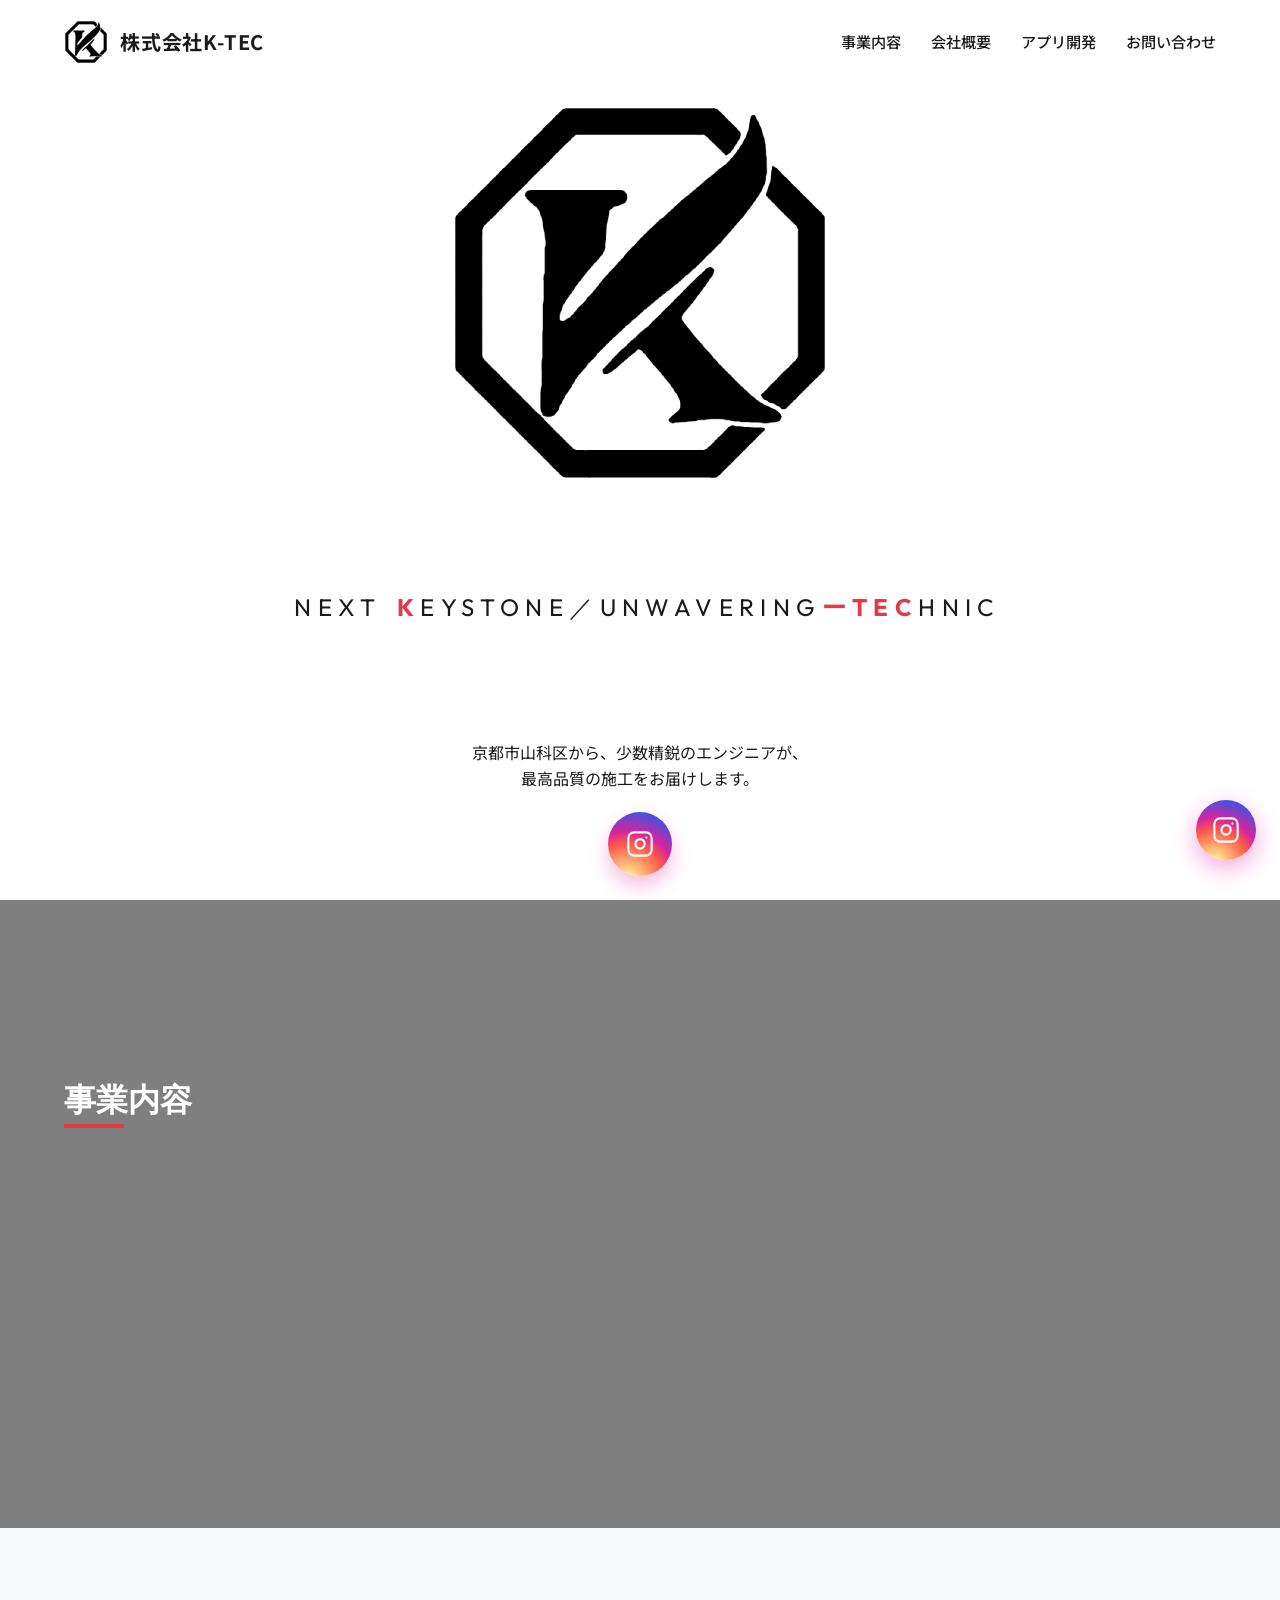
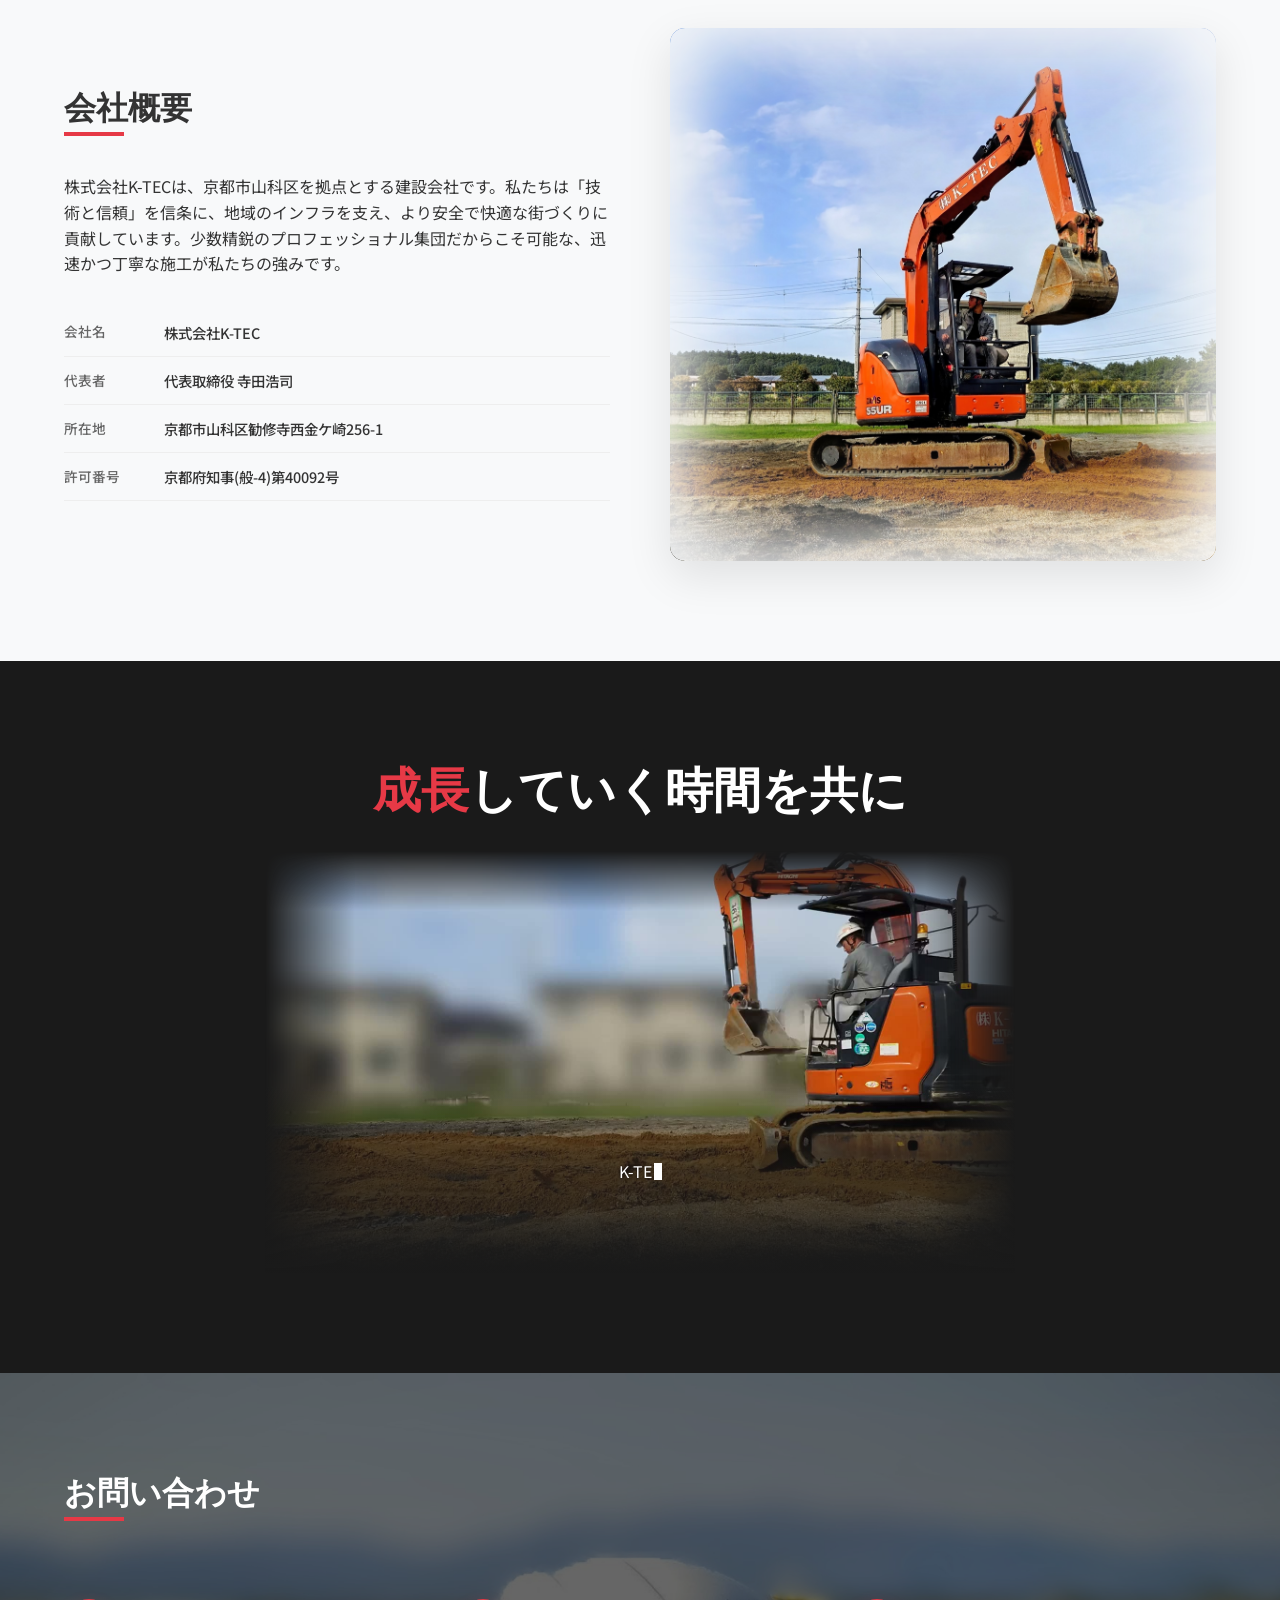
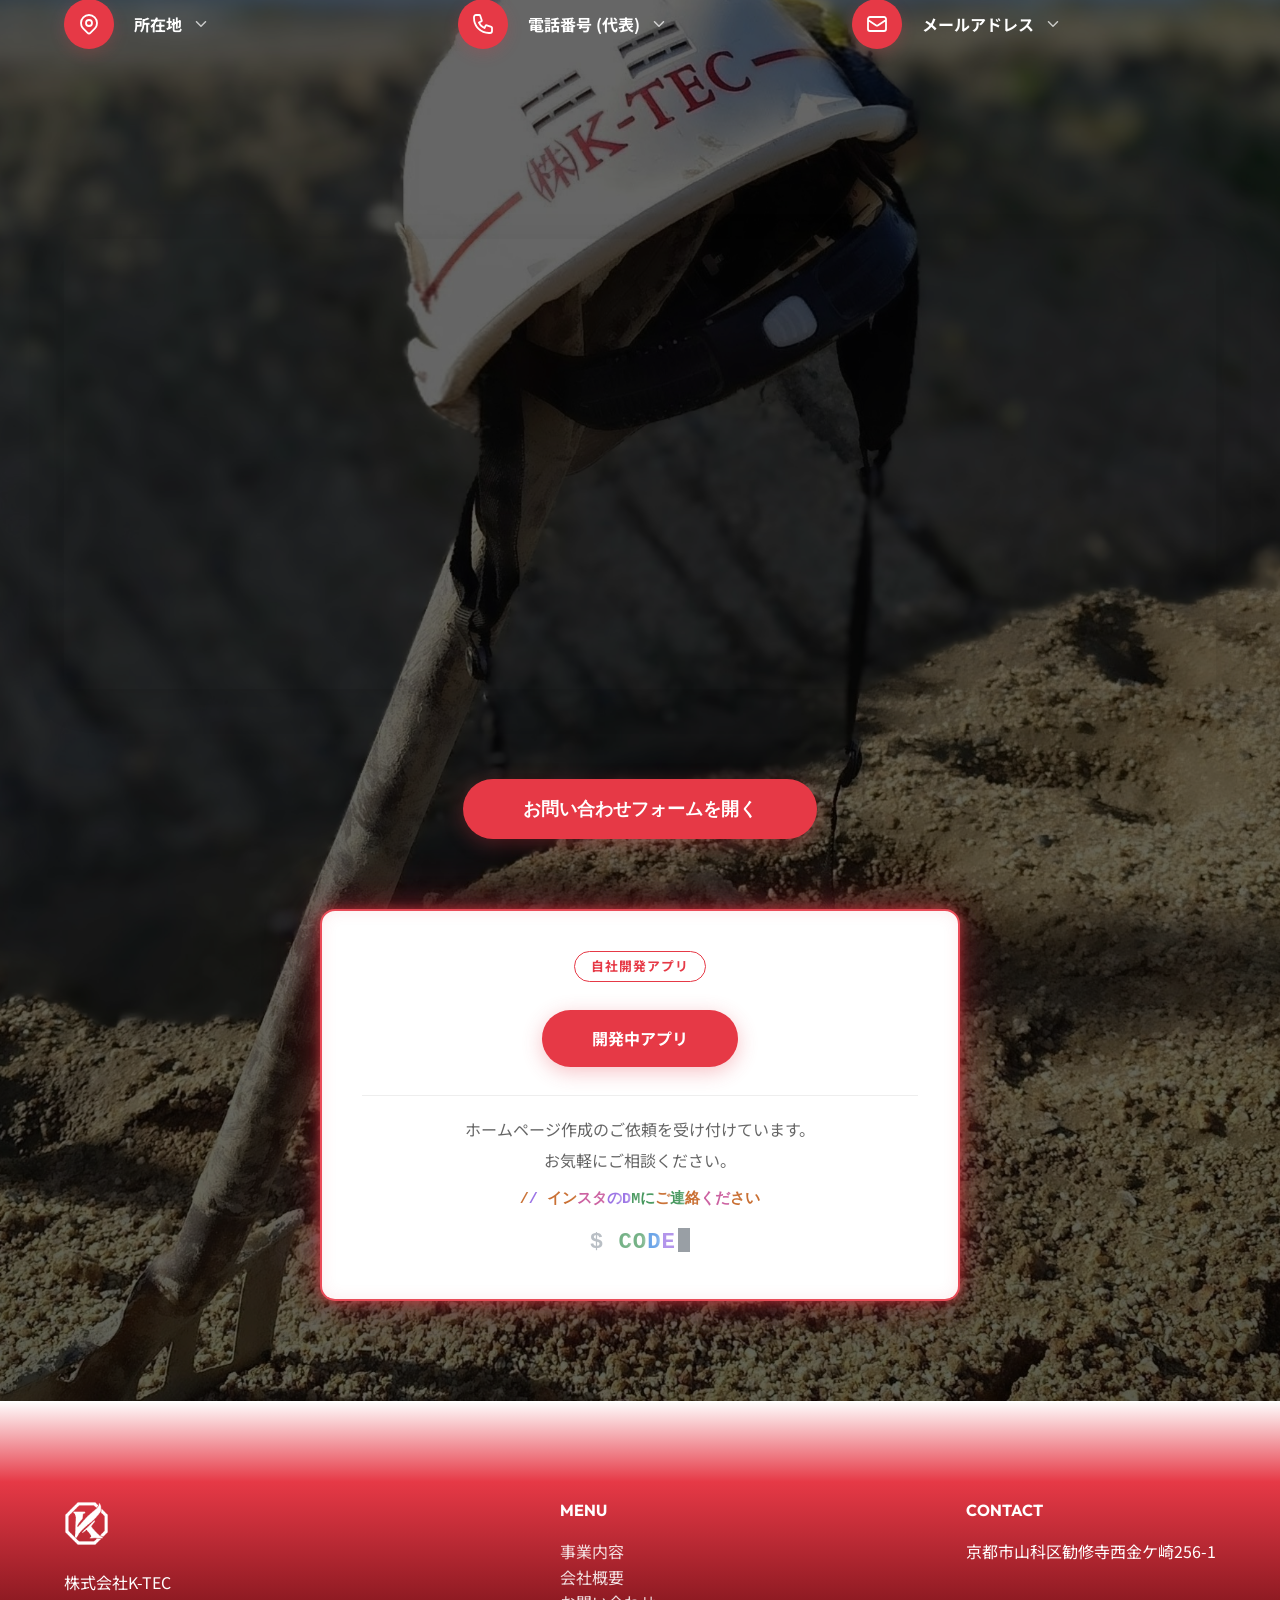
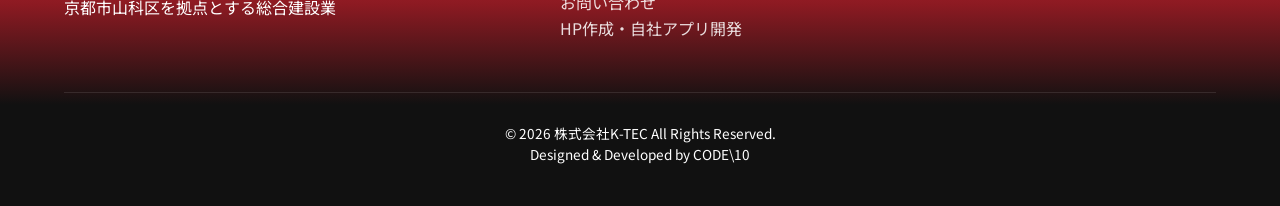
==== commit 2e95014e: "Merge pull request #53 from kktec54/feature/issue-52-dragon-intro トップページに金の龍のオープニング動画を入れる（#52）" ====
--- a/index.html
+++ b/index.html
@@ -17,10 +17,18 @@
   <meta name="twitter:card" content="summary_large_image">
   <link rel="icon" type="image/png" href="assets/favicon.png">
   <link rel="apple-touch-icon" href="assets/apple-touch-icon.png">
-  <link rel="stylesheet" href="style.css?v=46">
-  <link rel="stylesheet" href="halloween.css?v=46">
+  <link rel="stylesheet" href="style.css?v=52">
+  <link rel="stylesheet" href="halloween.css?v=52">
+  <link rel="stylesheet" href="intro.css?v=52">
 </head>
 <body>
+
+  <!-- オープニング（金の龍の動画）（#52） -->
+  <div id="intro-overlay" class="intro-overlay">
+    <video class="intro-video" data-src="assets/intro-dragon.mp4?v=52" data-poster="assets/intro-dragon.jpg" muted playsinline preload="auto" aria-hidden="true"></video>
+    <button type="button" class="intro-skip">スキップ</button>
+  </div>
+  <script src="intro.js?v=52"></script>
 
   <!-- Header -->
   <header>
@@ -294,8 +302,8 @@
     </svg>
   </a>
 
-  <script src="main.js?v=46"></script>
-  <script src="code-terminal.js?v=46"></script>
-  <script src="halloween.js?v=46"></script>
+  <script src="main.js?v=52"></script>
+  <script src="code-terminal.js?v=52"></script>
+  <script src="halloween.js?v=52"></script>
 </body>
 </html>
--- a/intro.css
+++ b/intro.css
@@ -0,0 +1,57 @@
+/* トップページのオープニング（金の龍の動画）（#52） */
+.intro-overlay {
+  position: fixed;
+  inset: 0;
+  z-index: 10000;
+  background: #fff;
+  display: flex;
+  align-items: center;
+  justify-content: center;
+  transition: opacity 1.4s ease-in-out;
+}
+
+.intro-overlay.is-leaving {
+  opacity: 0;
+  pointer-events: none;
+}
+
+/* 背景が白い動画なので、縦長の画面では上下を白で埋める */
+.intro-video {
+  width: 100%;
+  height: 100%;
+  object-fit: contain;
+  background: #fff;
+}
+
+.intro-skip {
+  position: absolute;
+  right: 20px;
+  bottom: 24px;
+  padding: 8px 18px;
+  font-size: 0.9rem;
+  letter-spacing: 0.1em;
+  color: rgba(0, 0, 0, 0.6);
+  background: rgba(255, 255, 255, 0.6);
+  border: 1px solid rgba(0, 0, 0, 0.3);
+  border-radius: 999px;
+  cursor: pointer;
+}
+
+.intro-skip:hover,
+.intro-skip:focus-visible {
+  color: #000;
+  border-color: #000;
+}
+
+/* オープニング中はページを動かさない */
+html.is-intro-playing,
+html.is-intro-playing body {
+  overflow: hidden;
+}
+
+/* オープニングのあと最初の1回だけ、ロゴの演出を約1.4秒進めた所から始め、
+   動画が消えるのと重ねて滑らかにつなぐ（main.js が .is-handoff を付ける） */
+.hero-logo-animate-container.is-animating.is-handoff .core-light { animation-delay: -1.4s; }
+.hero-logo-animate-container.is-animating.is-handoff .flash { animation-delay: -0.2s; }
+.hero-logo-animate-container.is-animating.is-handoff .hero-animate-logo { animation-delay: -1.15s; }
+.hero-logo-animate-container.is-animating.is-handoff .white-burst { animation-delay: -1.05s; }
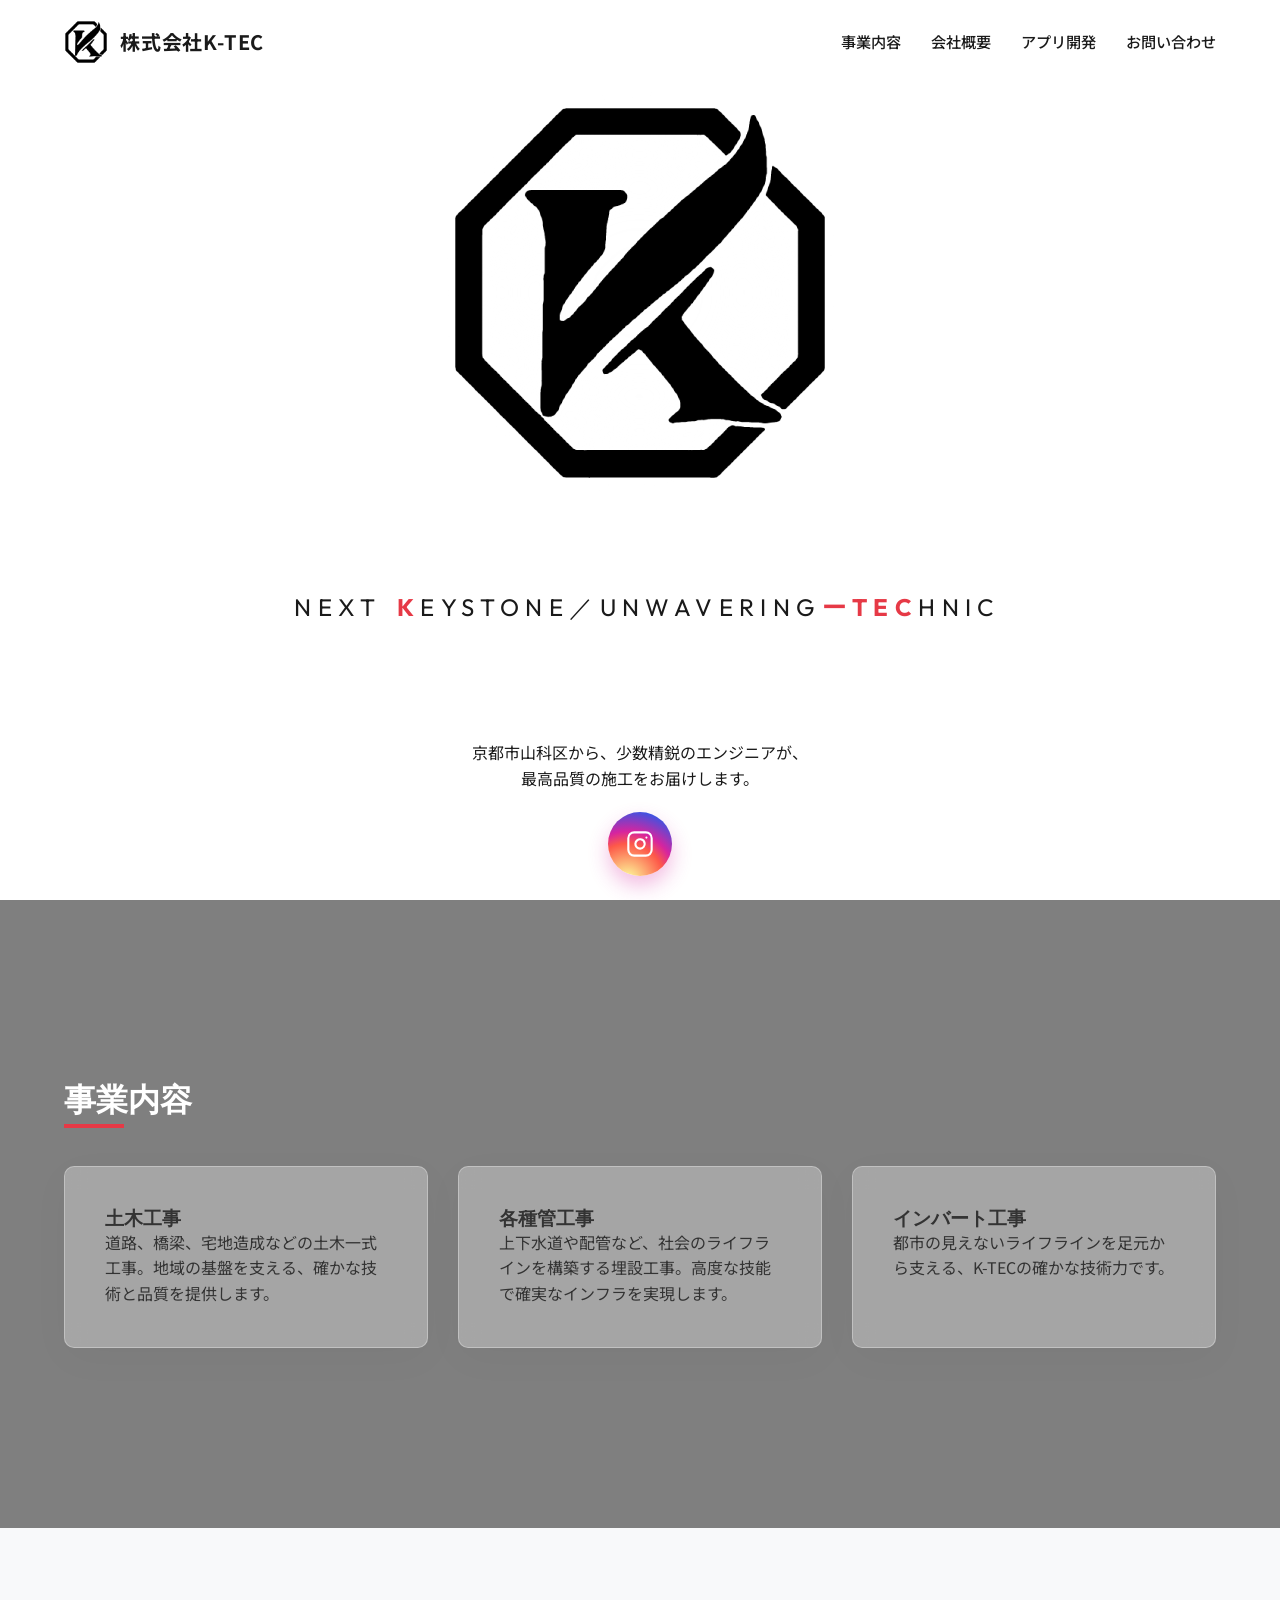
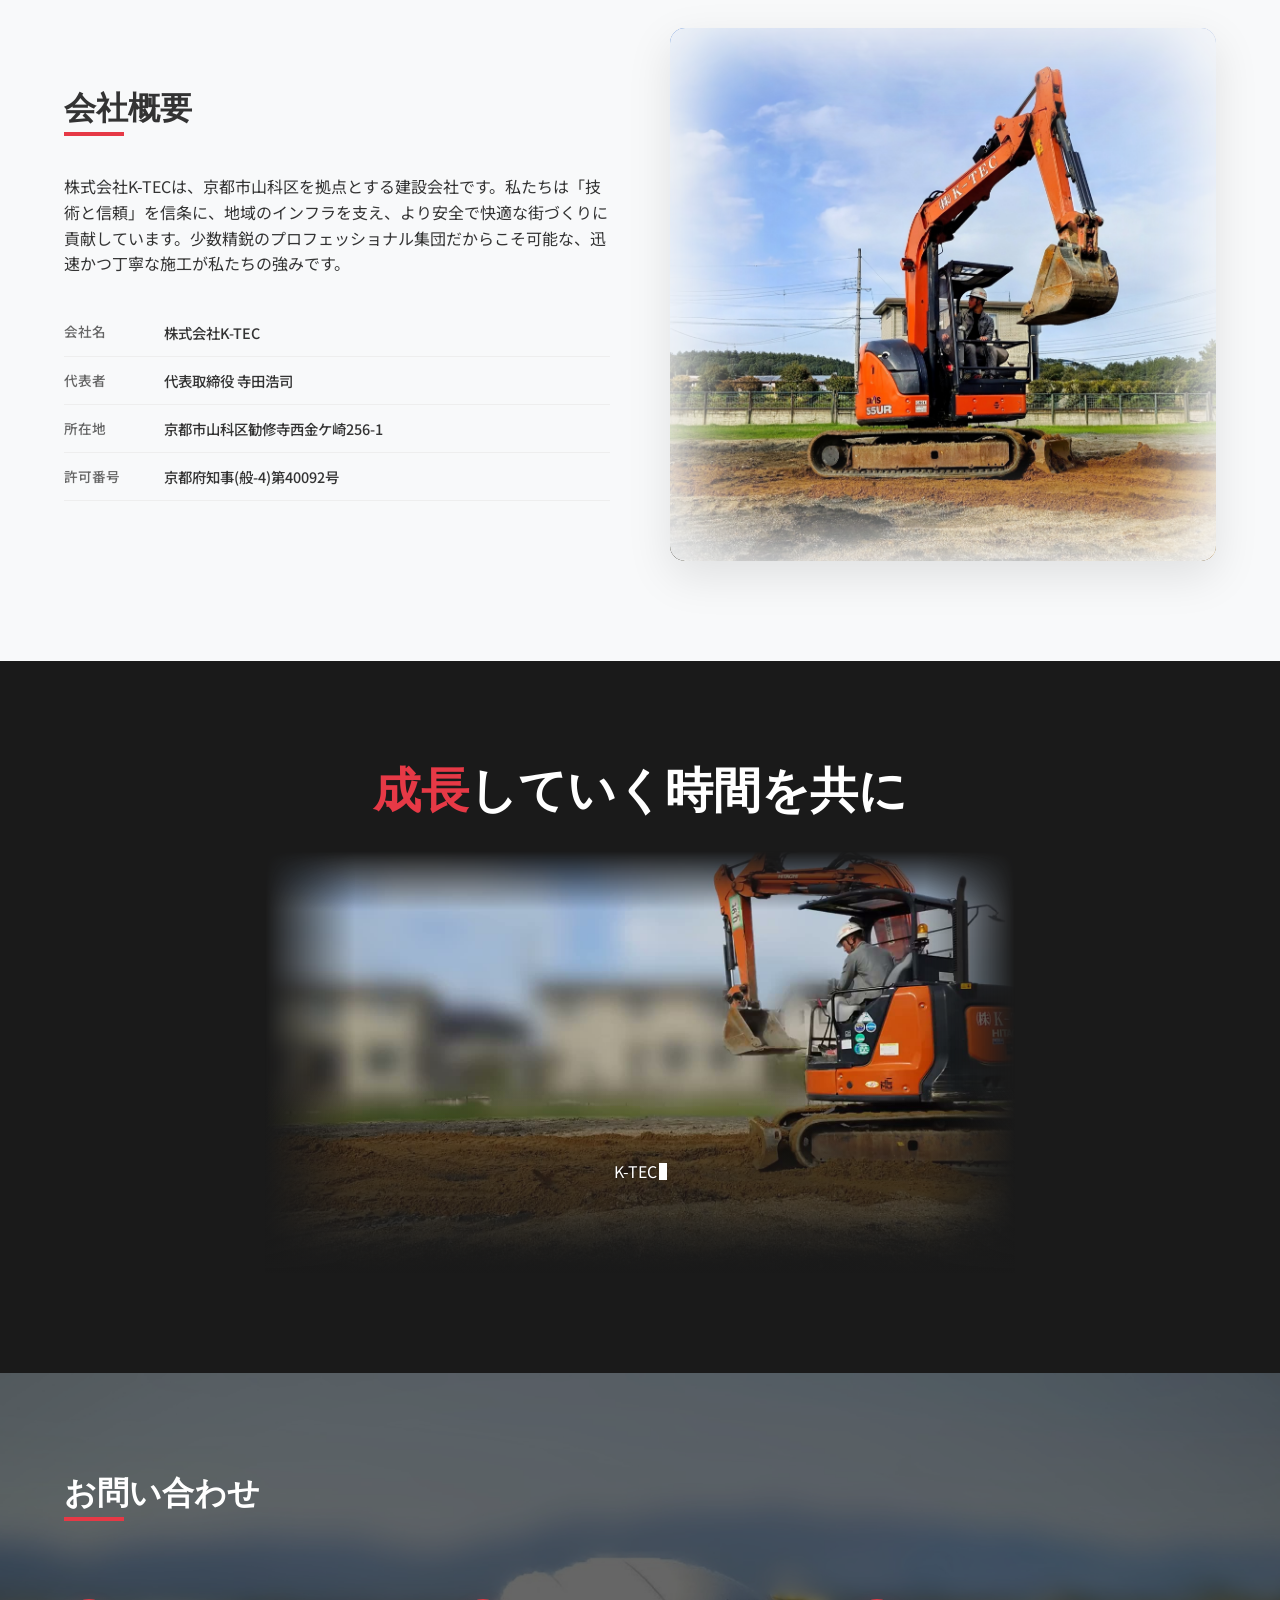
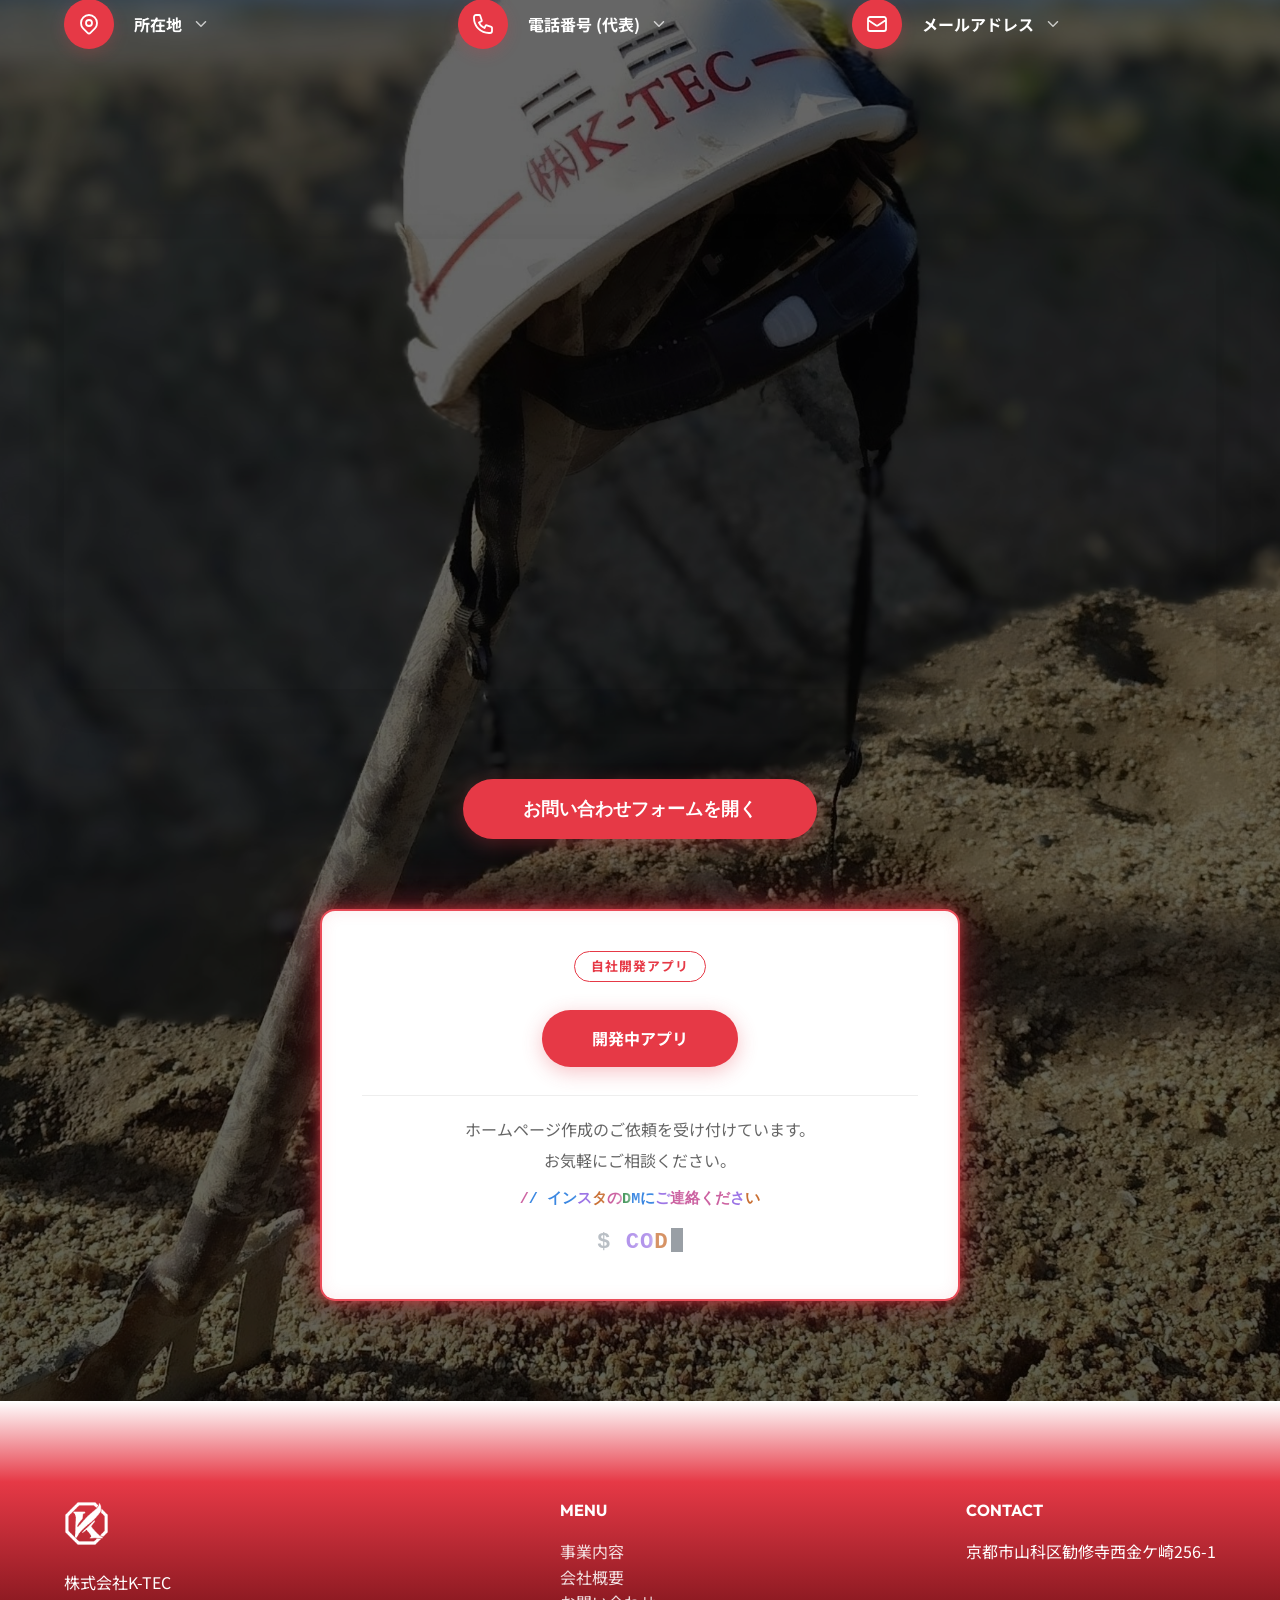
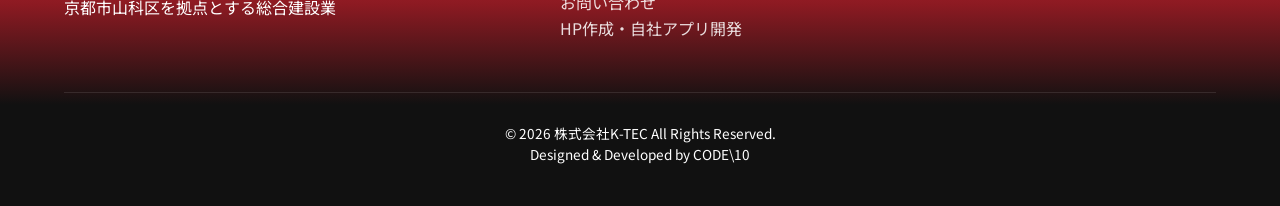
==== commit 7875c075: "main を取り込む（#53 のオープニングと合わせる）。読み込みの番号を v=53 に上げる Co-Authored-By: Claude Opus 5.5 <noreply@anthropic.c" ====
--- a/index.html
+++ b/index.html
@@ -17,18 +17,18 @@
   <meta name="twitter:card" content="summary_large_image">
   <link rel="icon" type="image/png" href="assets/favicon.png">
   <link rel="apple-touch-icon" href="assets/apple-touch-icon.png">
-  <link rel="stylesheet" href="style.css?v=52">
-  <link rel="stylesheet" href="halloween.css?v=52">
-  <link rel="stylesheet" href="intro.css?v=52">
+  <link rel="stylesheet" href="style.css?v=53">
+  <link rel="stylesheet" href="halloween.css?v=53">
+  <link rel="stylesheet" href="intro.css?v=53">
 </head>
 <body>
 
   <!-- オープニング（金の龍の動画）（#52） -->
   <div id="intro-overlay" class="intro-overlay">
-    <video class="intro-video" data-src="assets/intro-dragon.mp4?v=52" data-poster="assets/intro-dragon.jpg" muted playsinline preload="auto" aria-hidden="true"></video>
+    <video class="intro-video" data-src="assets/intro-dragon.mp4?v=53" data-poster="assets/intro-dragon.jpg" muted playsinline preload="auto" aria-hidden="true"></video>
     <button type="button" class="intro-skip">スキップ</button>
   </div>
-  <script src="intro.js?v=52"></script>
+  <script src="intro.js?v=53"></script>
 
   <!-- Header -->
   <header>
@@ -302,8 +302,8 @@
     </svg>
   </a>
 
-  <script src="main.js?v=52"></script>
-  <script src="code-terminal.js?v=52"></script>
-  <script src="halloween.js?v=52"></script>
+  <script src="main.js?v=53"></script>
+  <script src="code-terminal.js?v=53"></script>
+  <script src="halloween.js?v=53"></script>
 </body>
 </html>
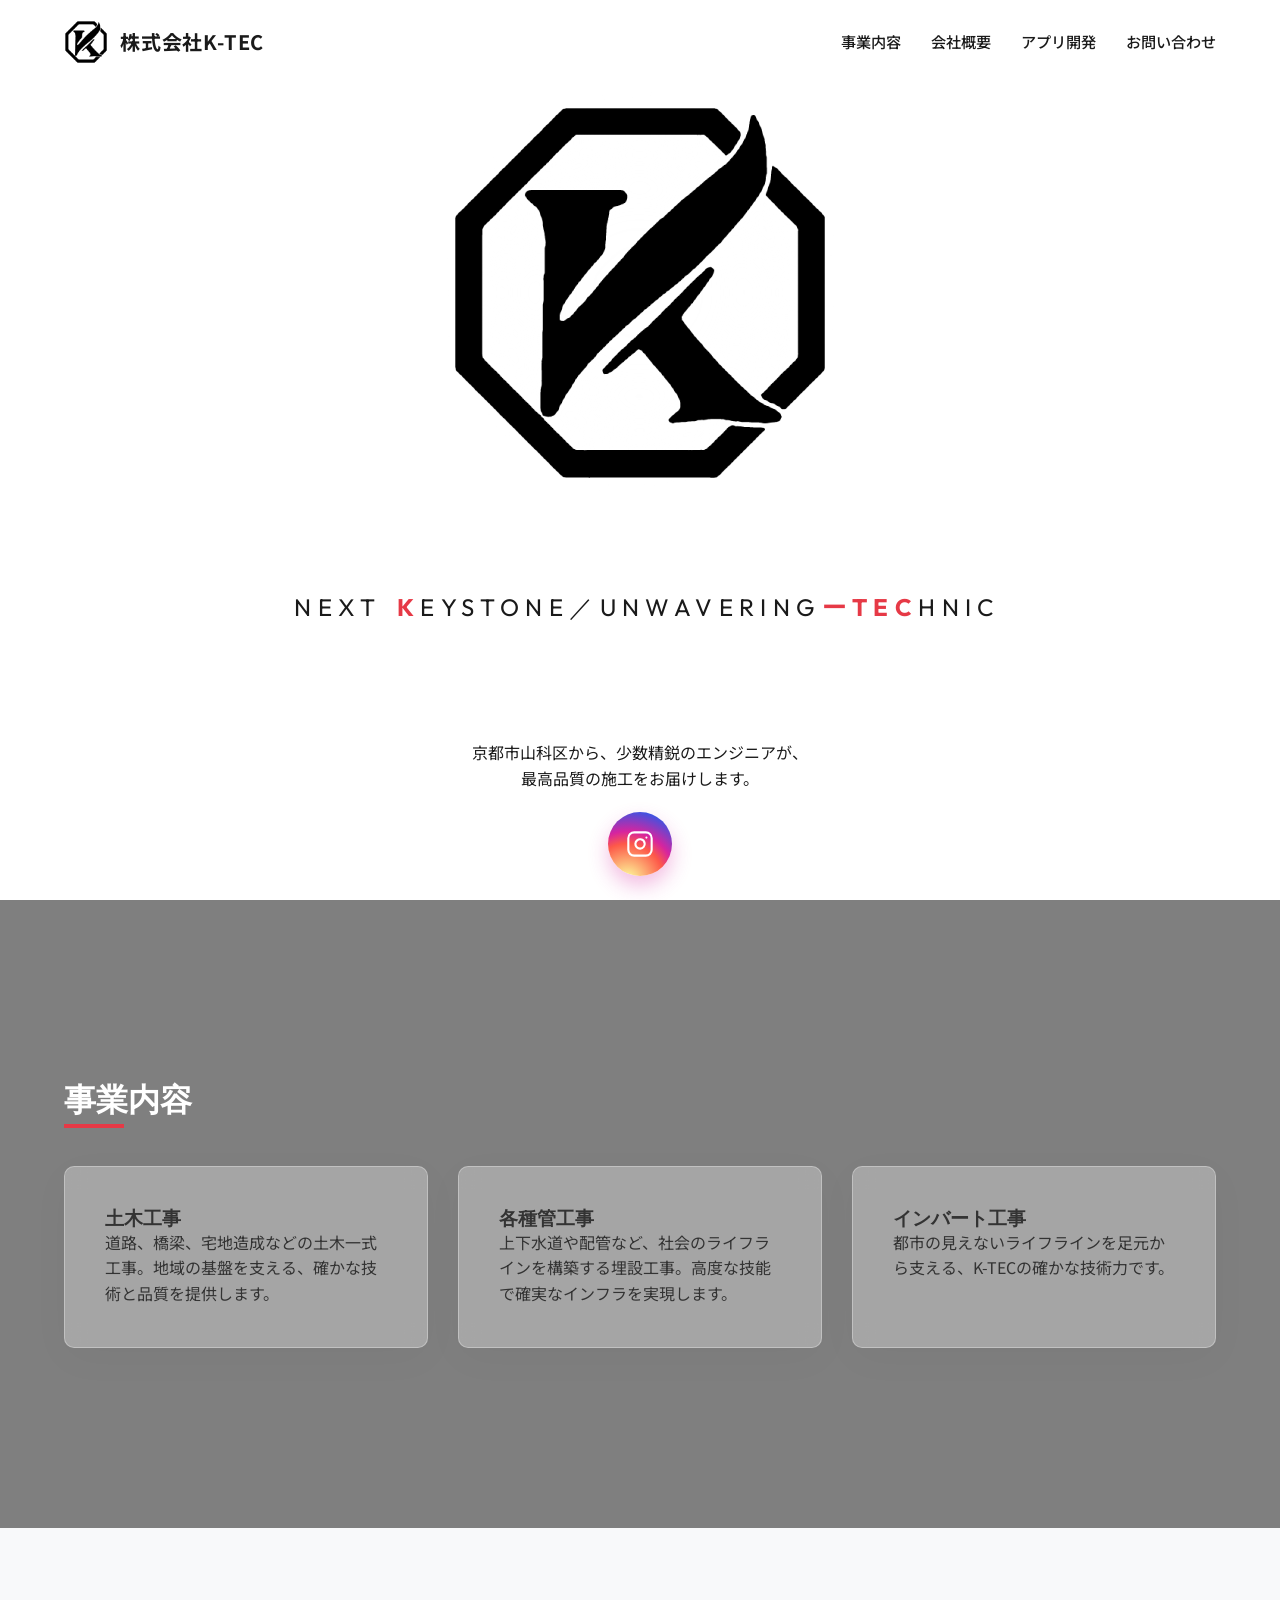
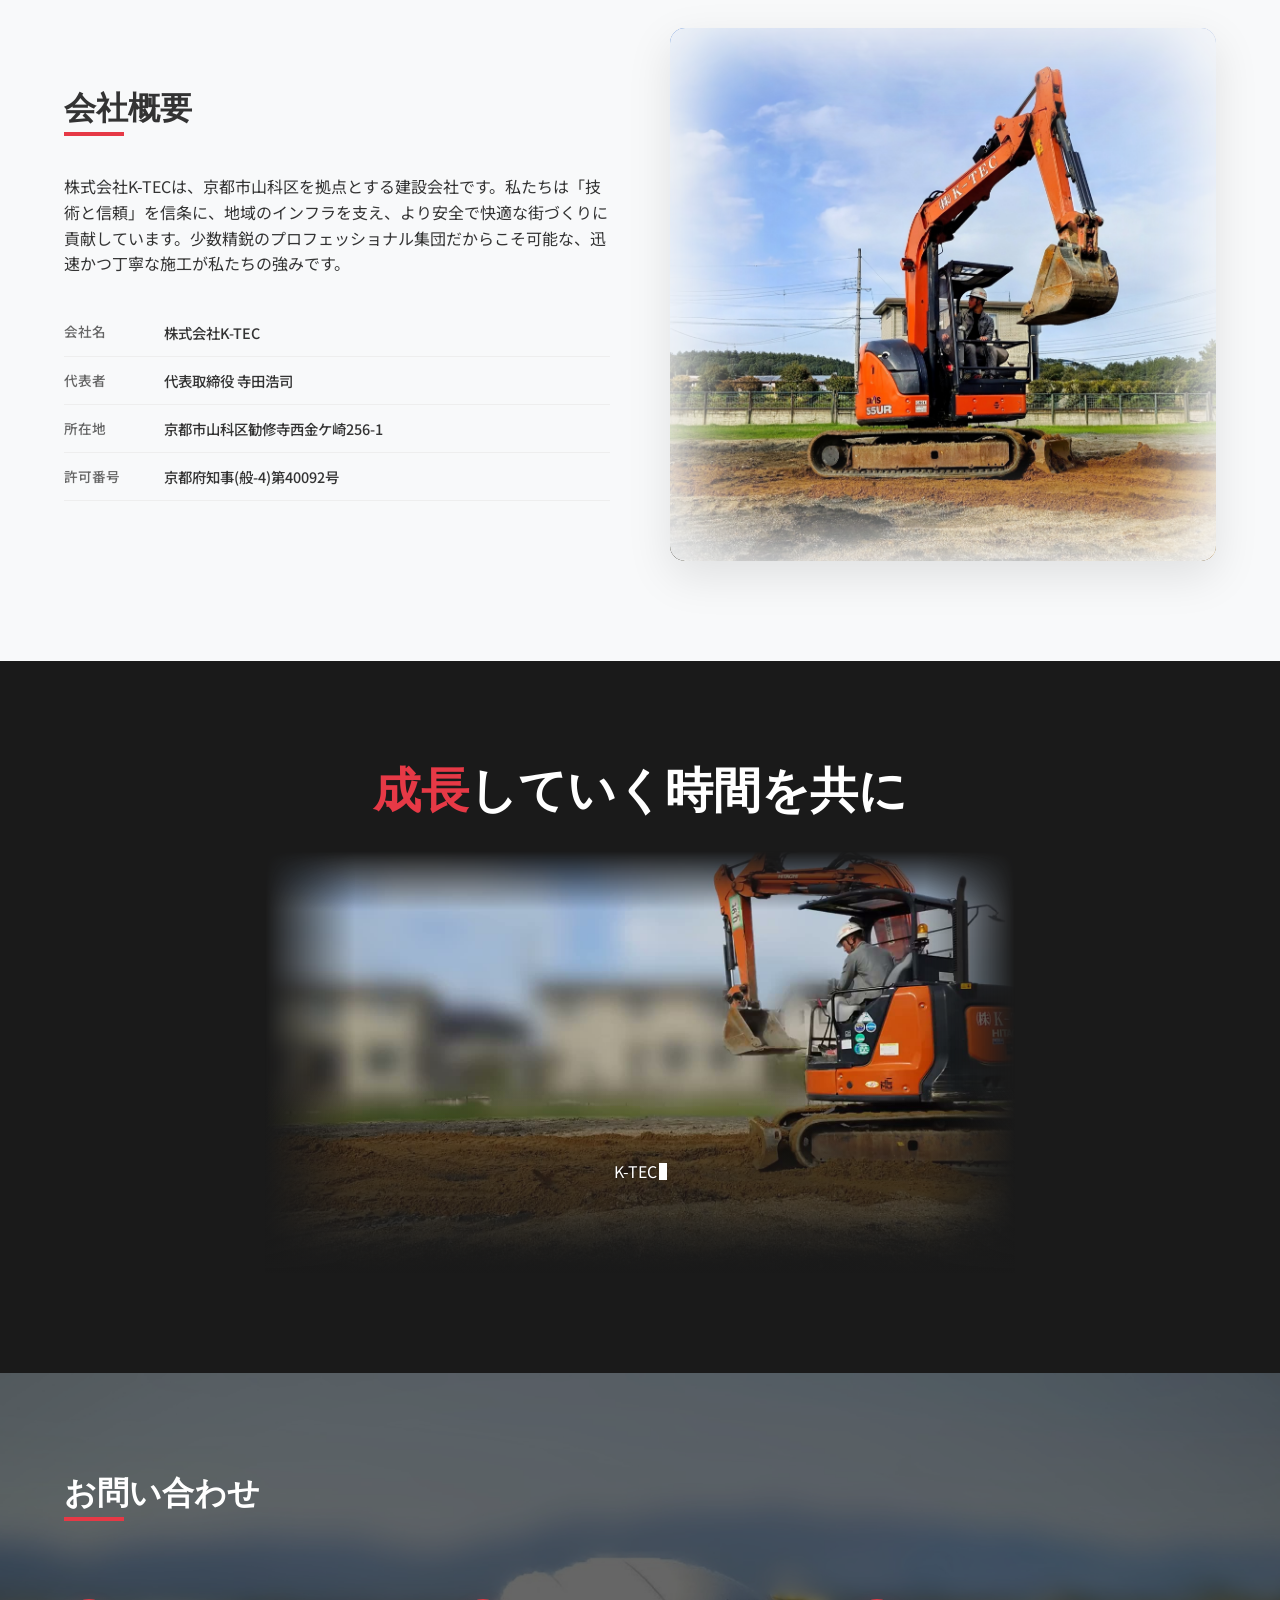
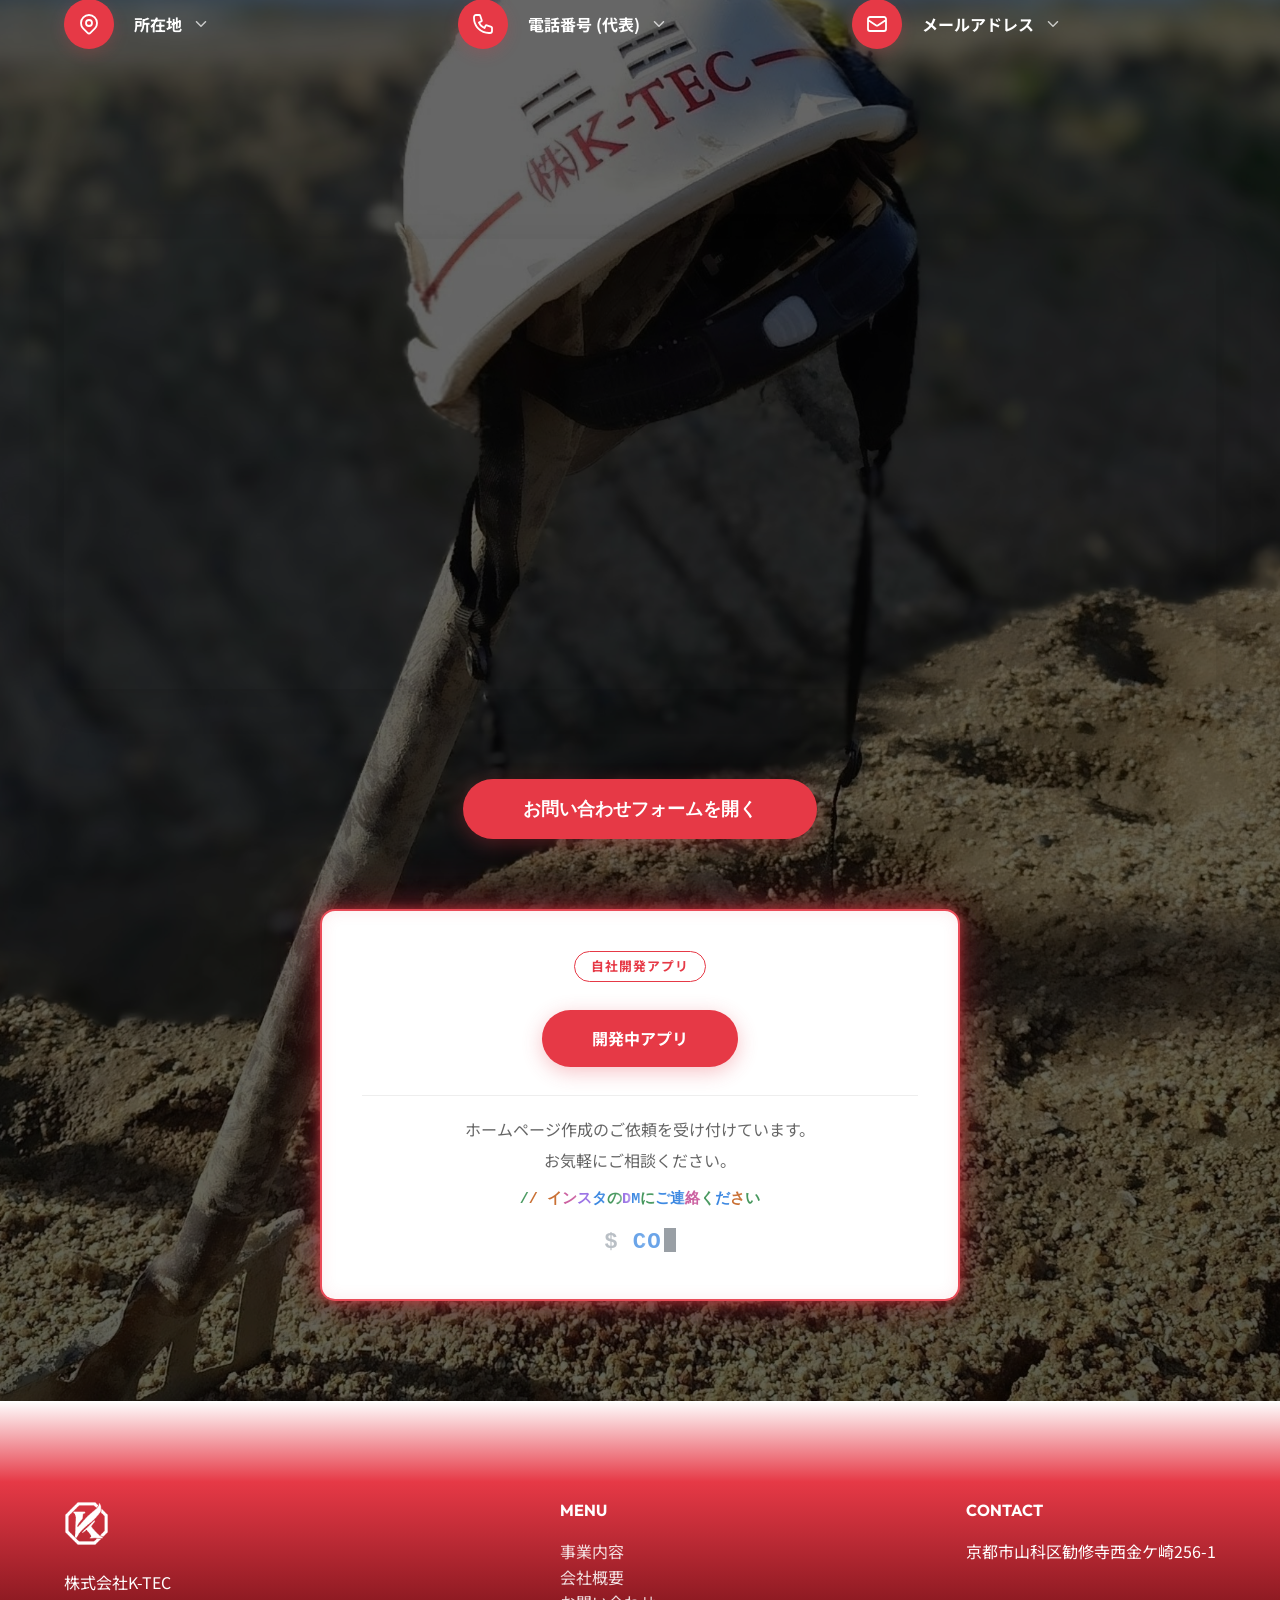
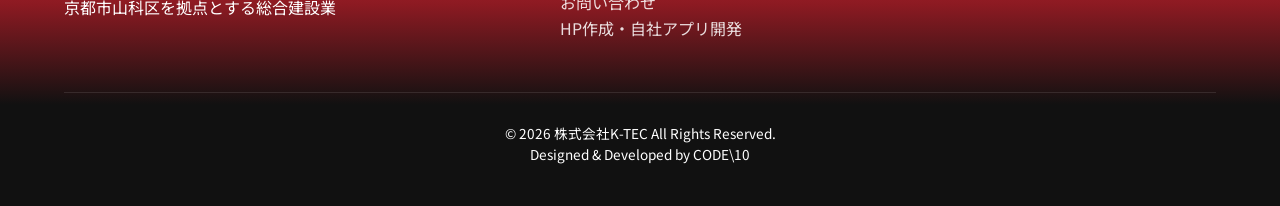
==== commit 49c41593: "スマホでオープニングの上下が切れ、ロゴとずれるのを直す（#56） - 動画の最後の光（横の真ん中・上から約30%）が、どの画面でもロゴの真ん中に重なるように、動画の縦の位置を合わせる - 動画の上下と" ====
--- a/index.html
+++ b/index.html
@@ -17,18 +17,18 @@
   <meta name="twitter:card" content="summary_large_image">
   <link rel="icon" type="image/png" href="assets/favicon.png">
   <link rel="apple-touch-icon" href="assets/apple-touch-icon.png">
-  <link rel="stylesheet" href="style.css?v=53">
-  <link rel="stylesheet" href="halloween.css?v=53">
-  <link rel="stylesheet" href="intro.css?v=53">
+  <link rel="stylesheet" href="style.css?v=54">
+  <link rel="stylesheet" href="halloween.css?v=54">
+  <link rel="stylesheet" href="intro.css?v=54">
 </head>
 <body>
 
   <!-- オープニング（金の龍の動画）（#52） -->
   <div id="intro-overlay" class="intro-overlay">
-    <video class="intro-video" data-src="assets/intro-dragon.mp4?v=53" data-poster="assets/intro-dragon.jpg" muted playsinline preload="auto" aria-hidden="true"></video>
+    <video class="intro-video" data-src="assets/intro-dragon.mp4?v=54" data-poster="assets/intro-dragon.jpg" muted playsinline preload="auto" aria-hidden="true"></video>
     <button type="button" class="intro-skip">スキップ</button>
   </div>
-  <script src="intro.js?v=53"></script>
+  <script src="intro.js?v=54"></script>
 
   <!-- Header -->
   <header>
@@ -302,8 +302,8 @@
     </svg>
   </a>
 
-  <script src="main.js?v=53"></script>
-  <script src="code-terminal.js?v=53"></script>
-  <script src="halloween.js?v=53"></script>
+  <script src="main.js?v=54"></script>
+  <script src="code-terminal.js?v=54"></script>
+  <script src="halloween.js?v=54"></script>
 </body>
 </html>
--- a/intro.css
+++ b/intro.css
@@ -15,12 +15,23 @@
   pointer-events: none;
 }
 
-/* 背景が白い動画なので、縦長の画面では上下を白で埋める */
+/* 画面に収まる大きさで置く。縦の位置は intro.js が、最後の光がロゴの真ん中に重なるように合わせる（#56）
+   端が切れて見えないよう、上下と左右の端を白へぼかす */
 .intro-video {
-  width: 100%;
-  height: 100%;
-  object-fit: contain;
+  position: absolute;
+  left: 50%;
+  top: 50%;
+  transform: translate(-50%, -50%);
+  width: min(100vw, 177.78vh);
+  height: auto;
+  aspect-ratio: 16 / 9;
   background: #fff;
+  -webkit-mask-image: linear-gradient(to bottom, transparent 0%, #000 12%, #000 88%, transparent 100%),
+                      linear-gradient(to right, transparent 0%, #000 4%, #000 96%, transparent 100%);
+  -webkit-mask-composite: source-in;
+  mask-image: linear-gradient(to bottom, transparent 0%, #000 12%, #000 88%, transparent 100%),
+              linear-gradient(to right, transparent 0%, #000 4%, #000 96%, transparent 100%);
+  mask-composite: intersect;
 }
 
 .intro-skip {
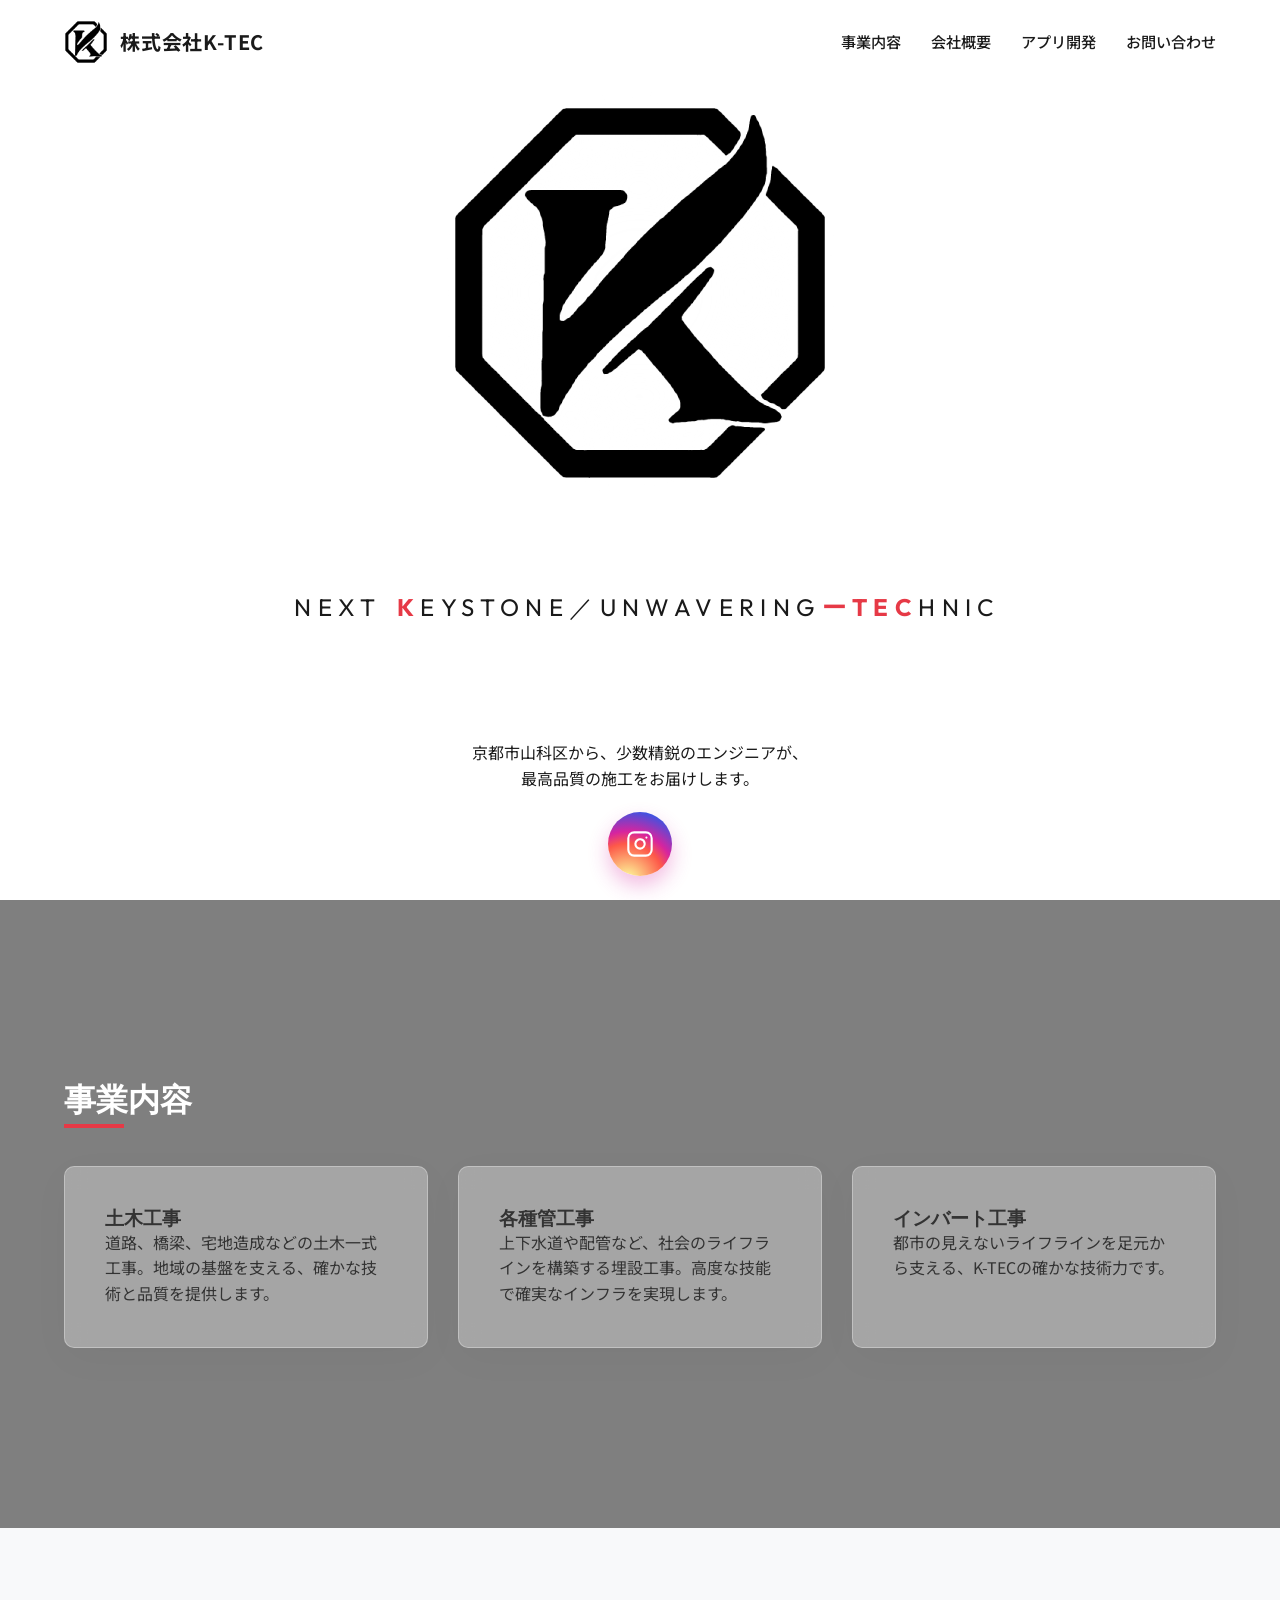
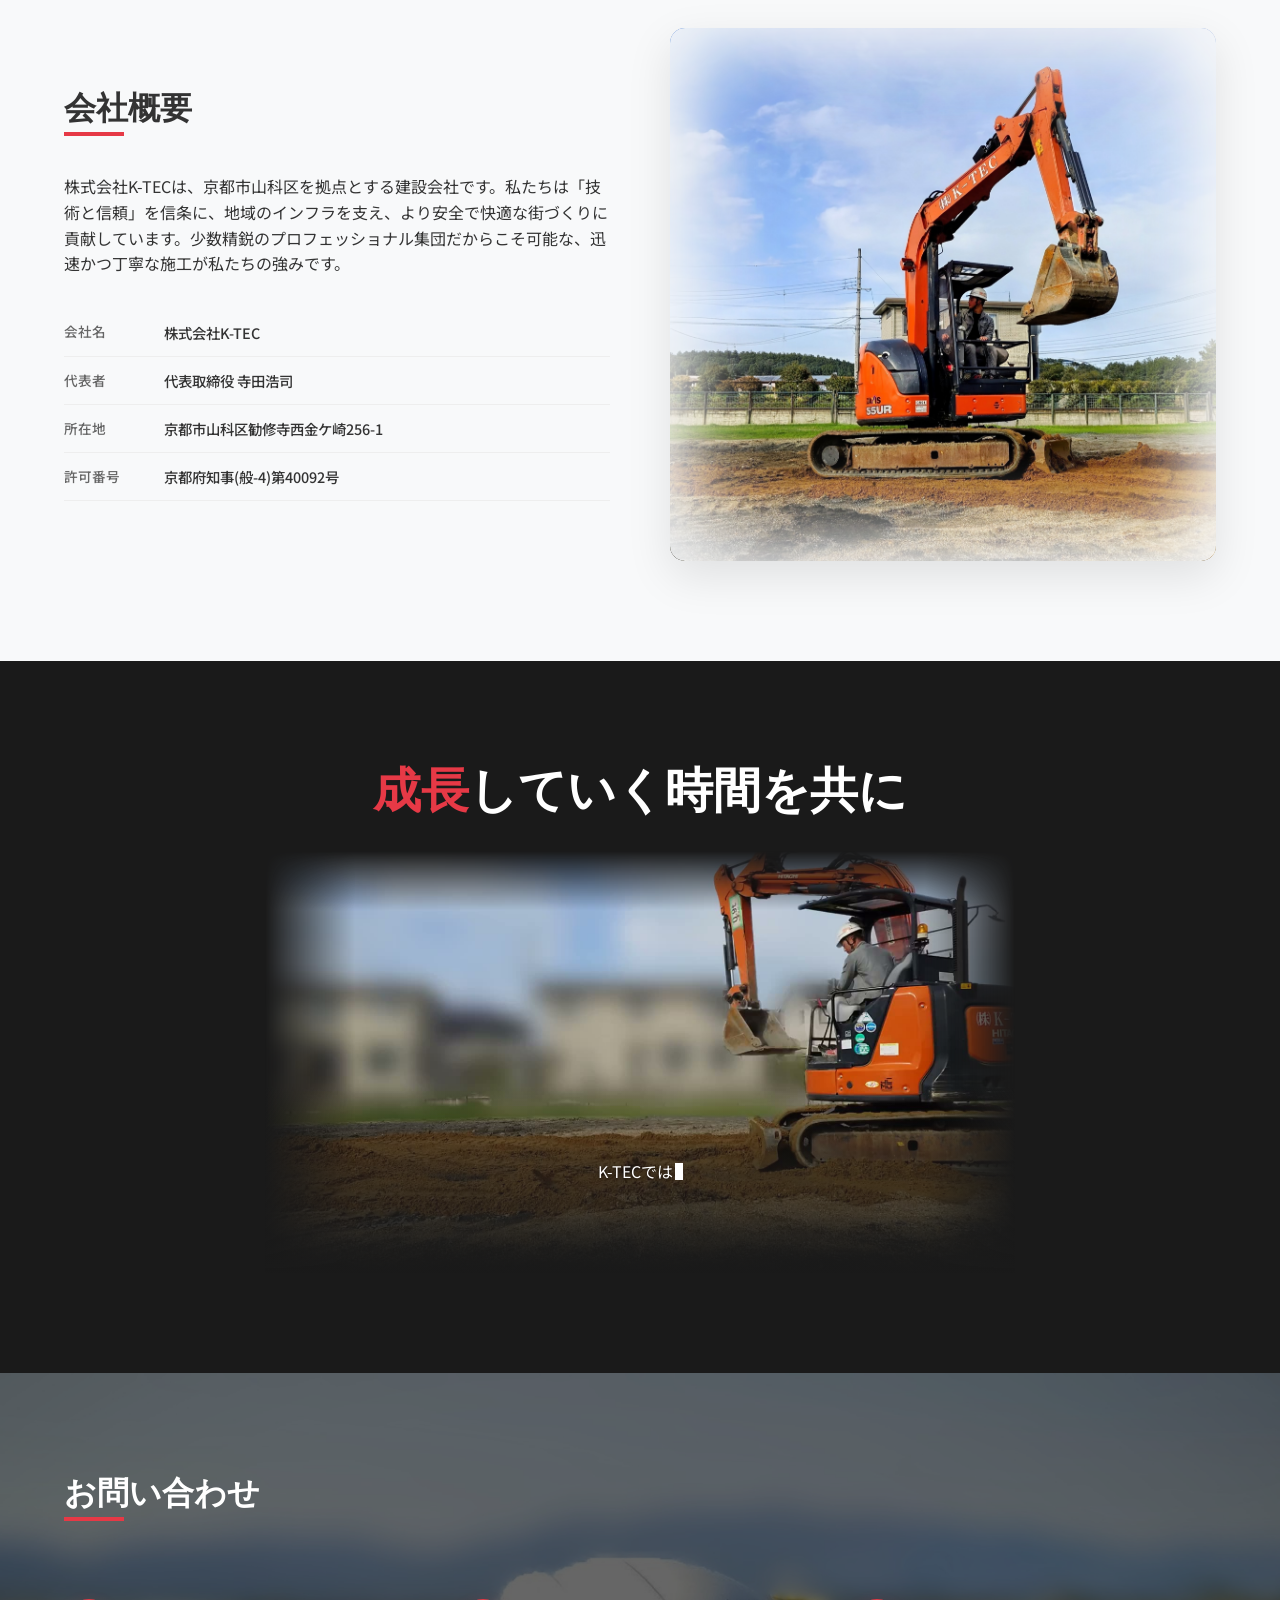
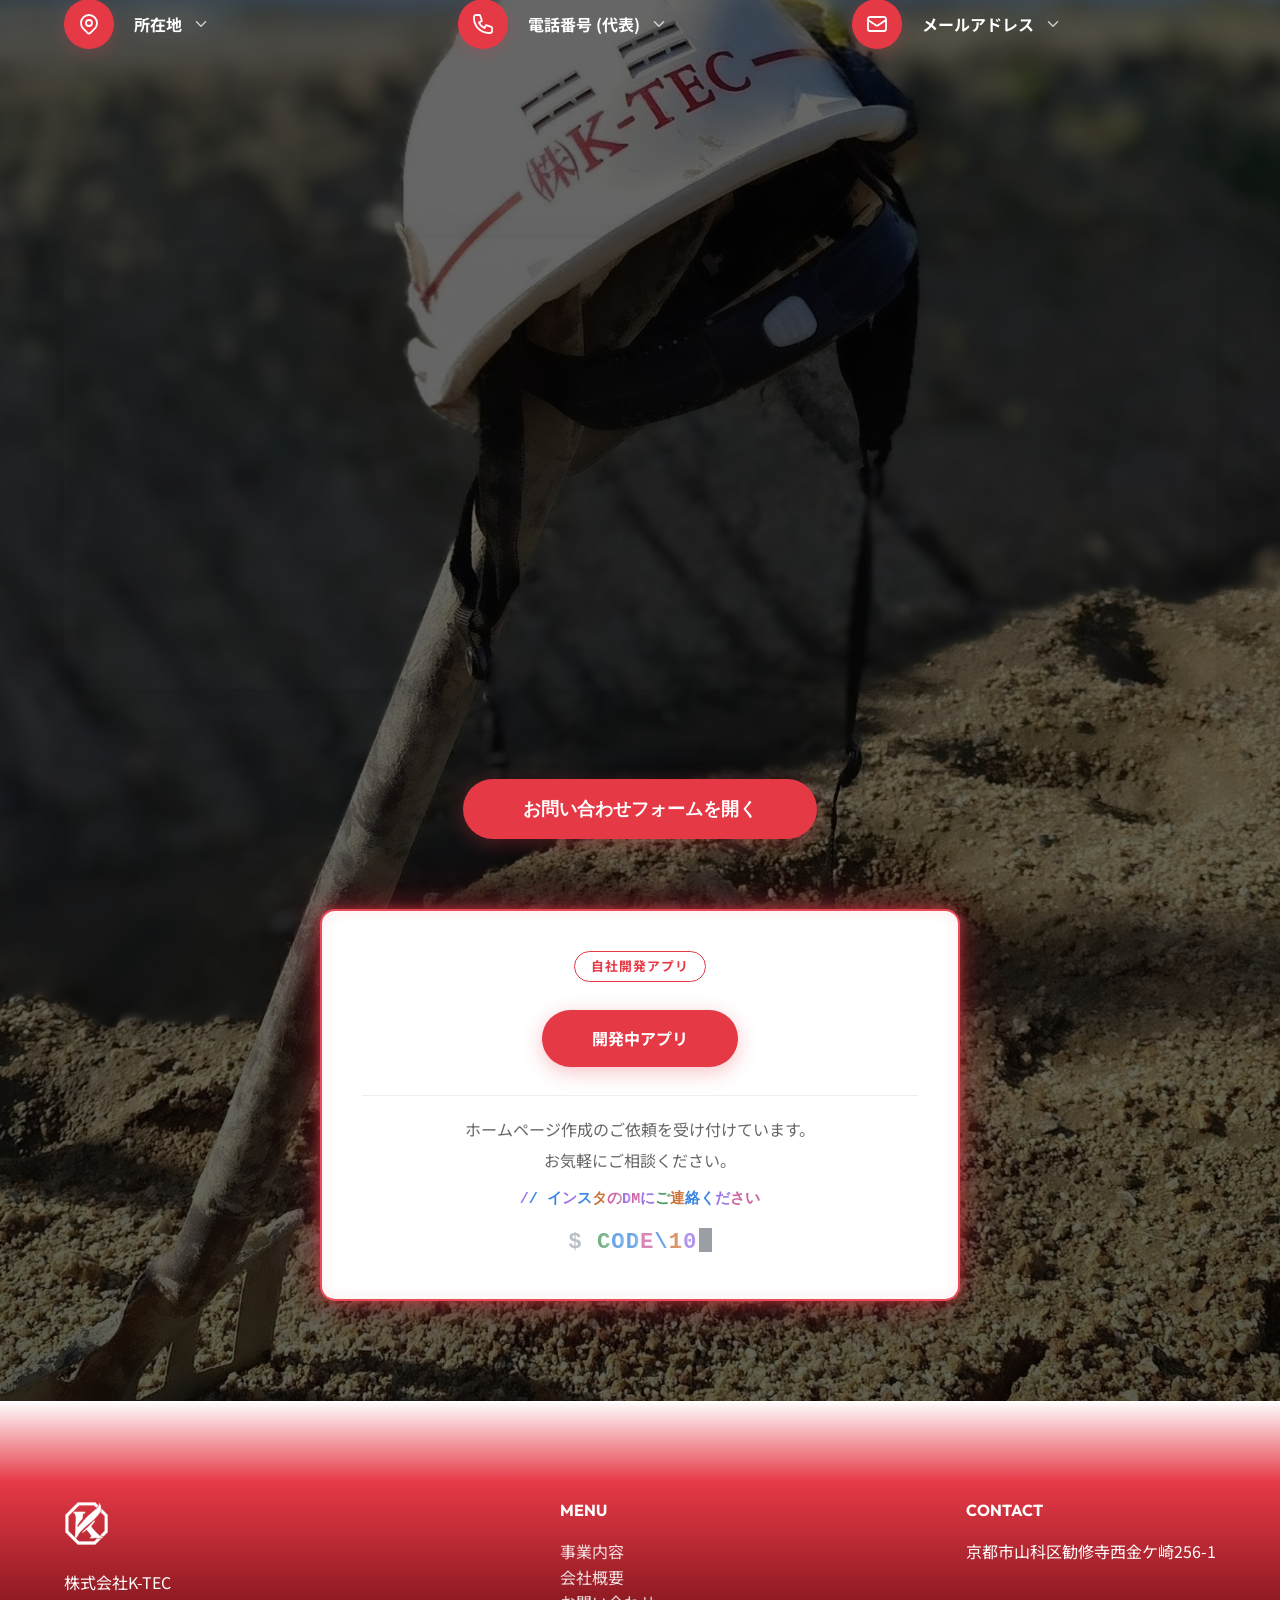
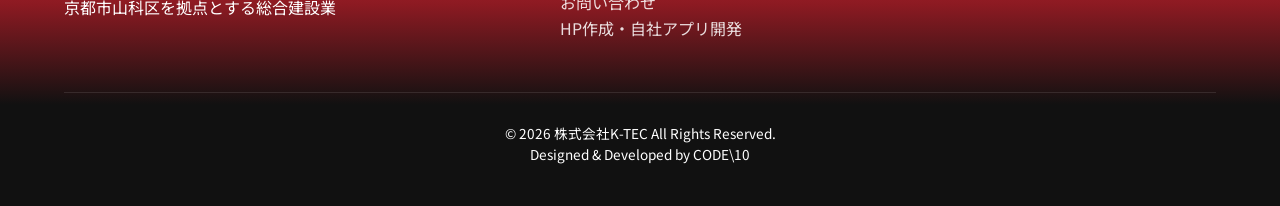
==== commit 5078d0bd: "オープニングの動画の上下の境目が目立つのを直す（#58） - CSS のぼかしの幅を 12% → 25% に広げ、なだらかにする - 動画そのものにも、上下 18% を白へぼかす処理を入れる（CSS " ====
--- a/index.html
+++ b/index.html
@@ -17,18 +17,18 @@
   <meta name="twitter:card" content="summary_large_image">
   <link rel="icon" type="image/png" href="assets/favicon.png">
   <link rel="apple-touch-icon" href="assets/apple-touch-icon.png">
-  <link rel="stylesheet" href="style.css?v=54">
-  <link rel="stylesheet" href="halloween.css?v=54">
-  <link rel="stylesheet" href="intro.css?v=54">
+  <link rel="stylesheet" href="style.css?v=55">
+  <link rel="stylesheet" href="halloween.css?v=55">
+  <link rel="stylesheet" href="intro.css?v=55">
 </head>
 <body>
 
   <!-- オープニング（金の龍の動画）（#52） -->
   <div id="intro-overlay" class="intro-overlay">
-    <video class="intro-video" data-src="assets/intro-dragon.mp4?v=54" data-poster="assets/intro-dragon.jpg" muted playsinline preload="auto" aria-hidden="true"></video>
+    <video class="intro-video" data-src="assets/intro-dragon.mp4?v=55" data-poster="assets/intro-dragon.jpg" muted playsinline preload="auto" aria-hidden="true"></video>
     <button type="button" class="intro-skip">スキップ</button>
   </div>
-  <script src="intro.js?v=54"></script>
+  <script src="intro.js?v=55"></script>
 
   <!-- Header -->
   <header>
@@ -302,8 +302,8 @@
     </svg>
   </a>
 
-  <script src="main.js?v=54"></script>
-  <script src="code-terminal.js?v=54"></script>
-  <script src="halloween.js?v=54"></script>
+  <script src="main.js?v=55"></script>
+  <script src="code-terminal.js?v=55"></script>
+  <script src="halloween.js?v=55"></script>
 </body>
 </html>
--- a/intro.css
+++ b/intro.css
@@ -16,7 +16,7 @@
 }
 
 /* 画面に収まる大きさで置く。縦の位置は intro.js が、最後の光がロゴの真ん中に重なるように合わせる（#56）
-   端が切れて見えないよう、上下と左右の端を白へぼかす */
+   端が切れて見えないよう、上下（25%）と左右の端を白へぼかす。動画そのものも上下の端を白へぼかしてある（#58） */
 .intro-video {
   position: absolute;
   left: 50%;
@@ -26,10 +26,10 @@
   height: auto;
   aspect-ratio: 16 / 9;
   background: #fff;
-  -webkit-mask-image: linear-gradient(to bottom, transparent 0%, #000 12%, #000 88%, transparent 100%),
+  -webkit-mask-image: linear-gradient(to bottom, transparent 0%, rgba(0, 0, 0, 0.35) 10%, #000 25%, #000 75%, rgba(0, 0, 0, 0.35) 90%, transparent 100%),
                       linear-gradient(to right, transparent 0%, #000 4%, #000 96%, transparent 100%);
   -webkit-mask-composite: source-in;
-  mask-image: linear-gradient(to bottom, transparent 0%, #000 12%, #000 88%, transparent 100%),
+  mask-image: linear-gradient(to bottom, transparent 0%, rgba(0, 0, 0, 0.35) 10%, #000 25%, #000 75%, rgba(0, 0, 0, 0.35) 90%, transparent 100%),
               linear-gradient(to right, transparent 0%, #000 4%, #000 96%, transparent 100%);
   mask-composite: intersect;
 }
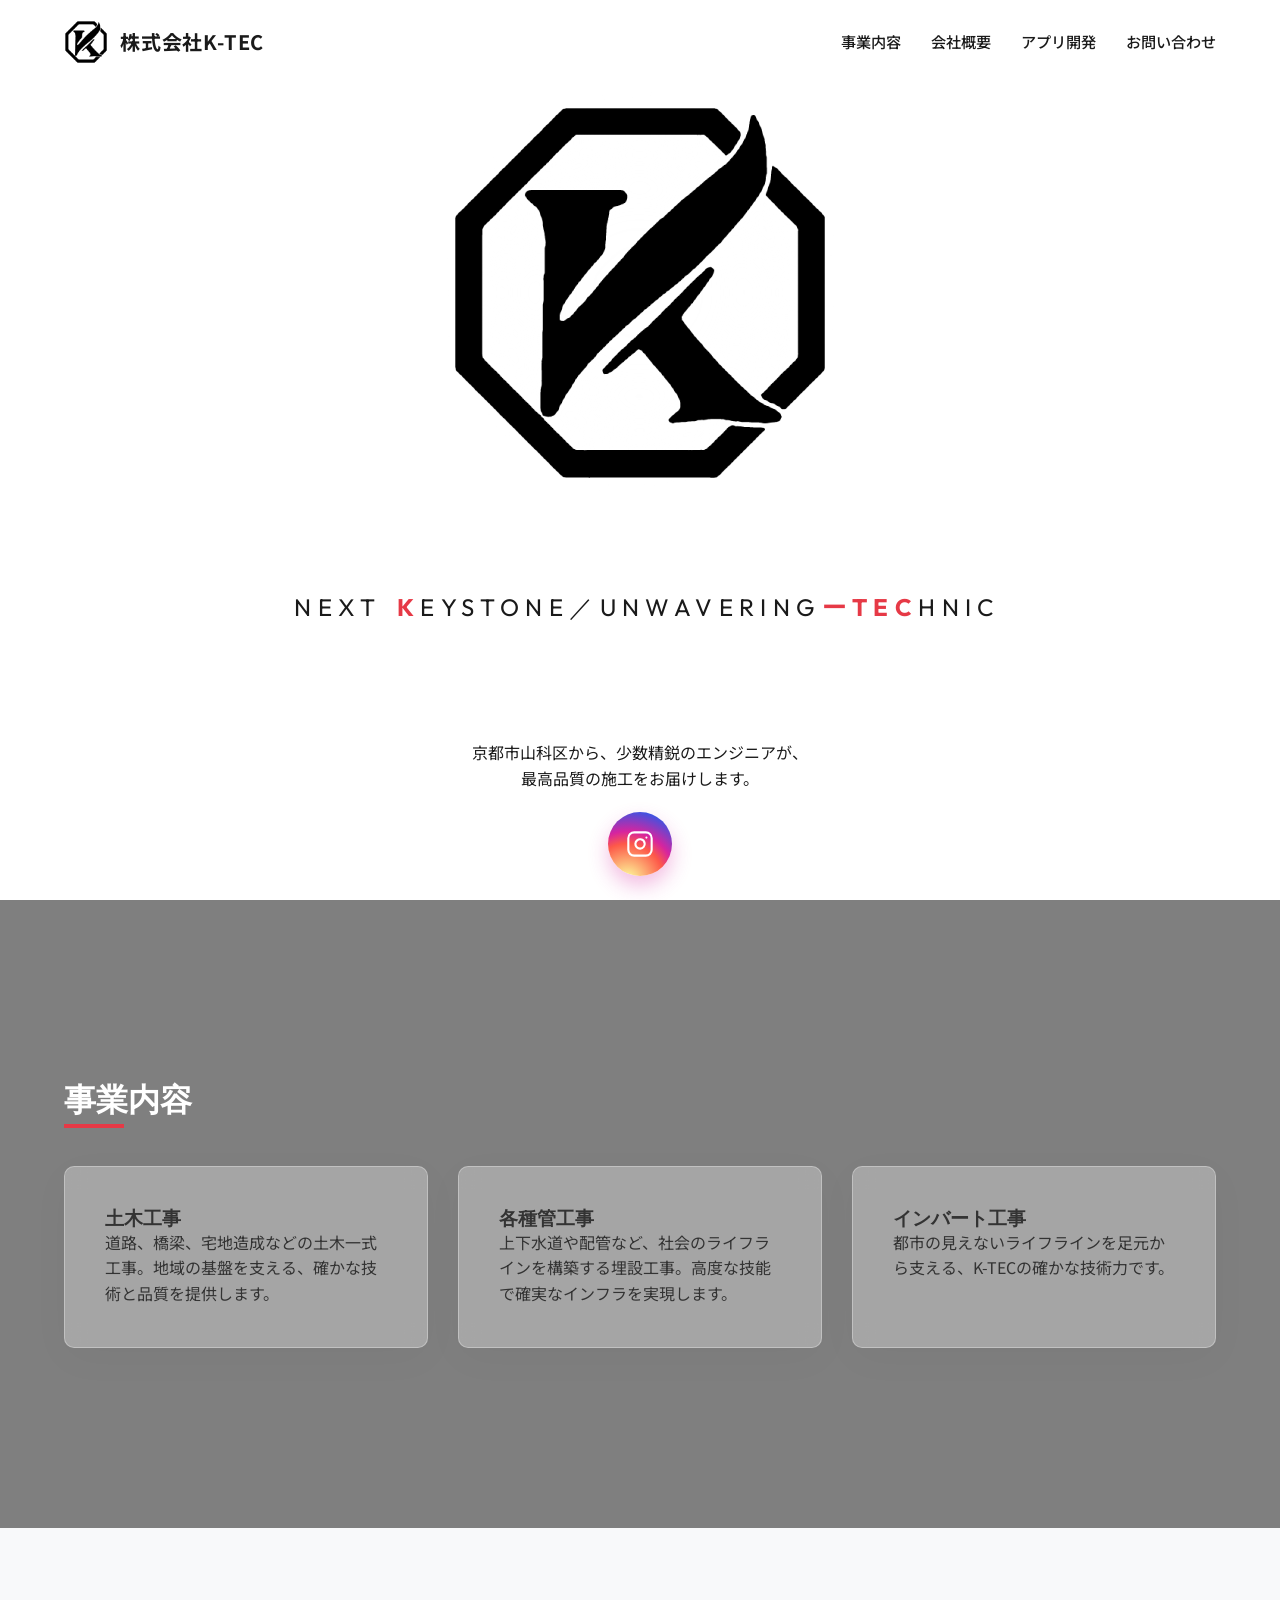
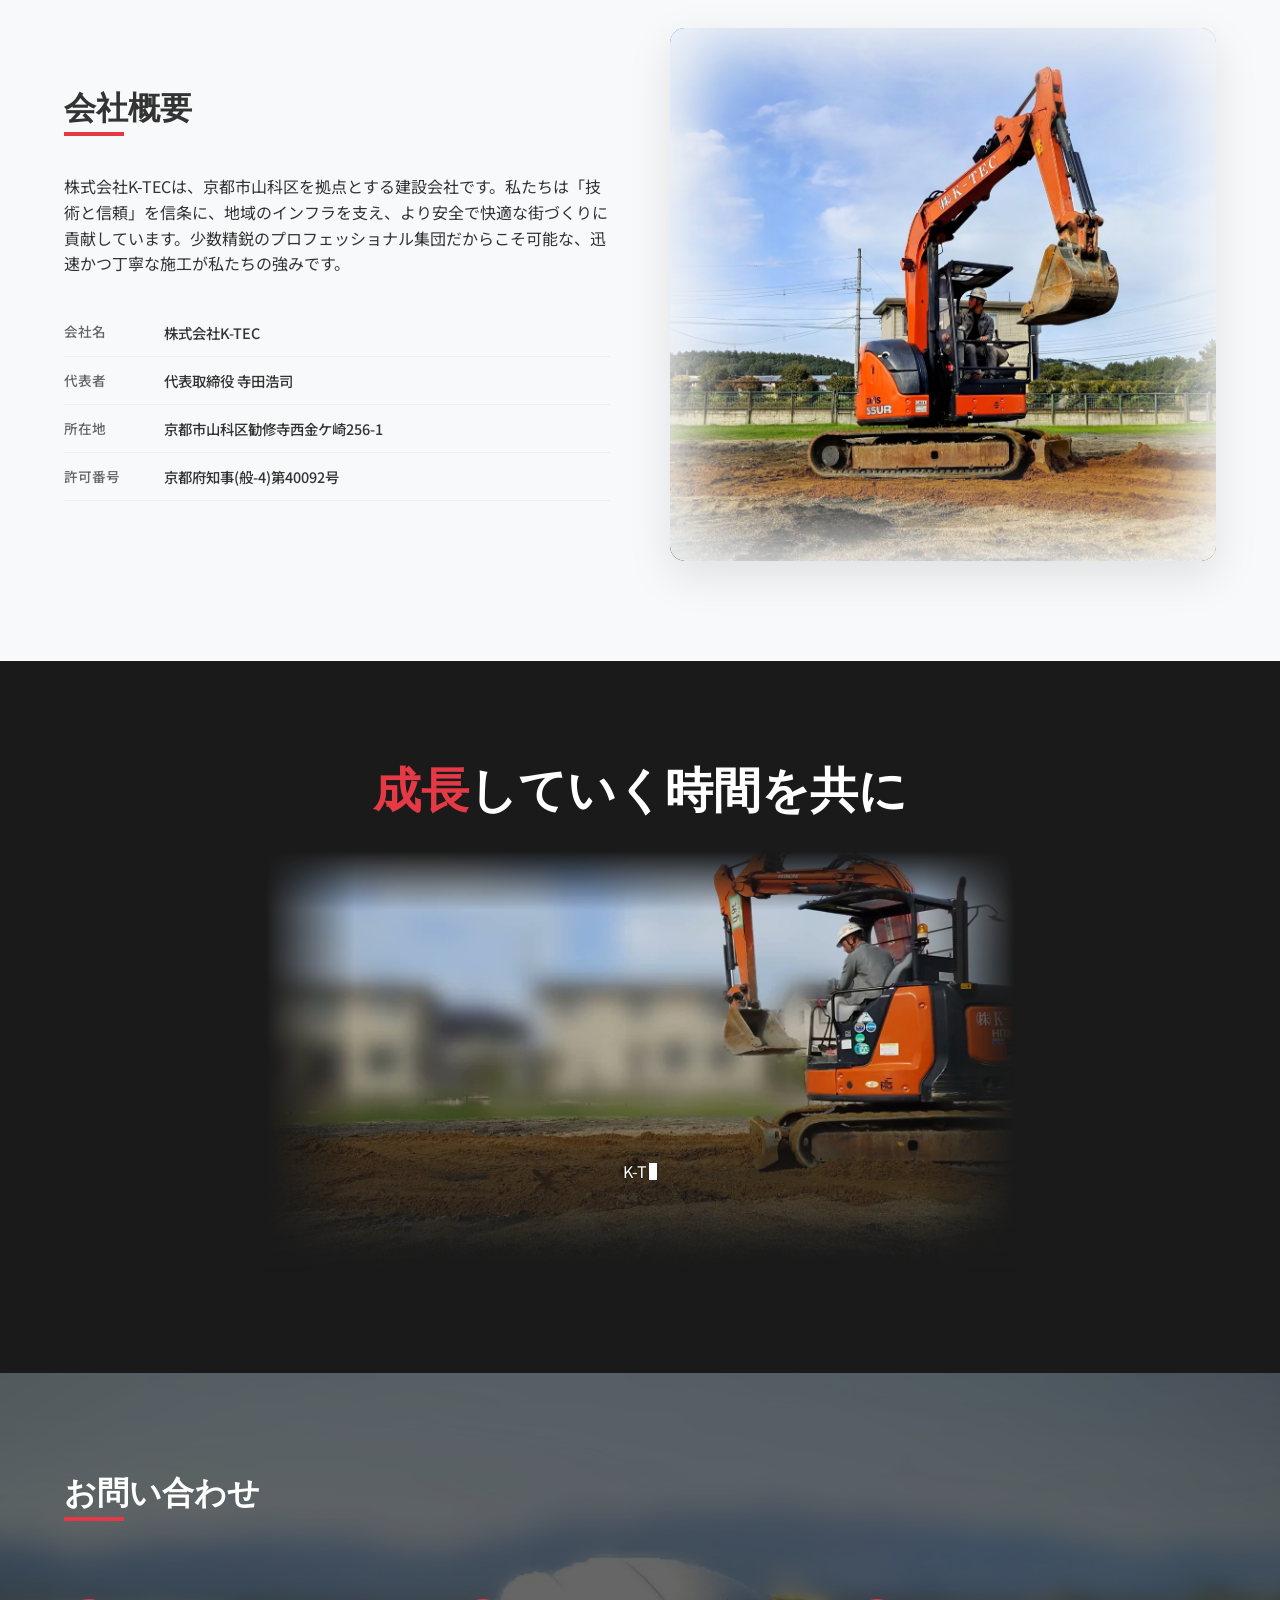
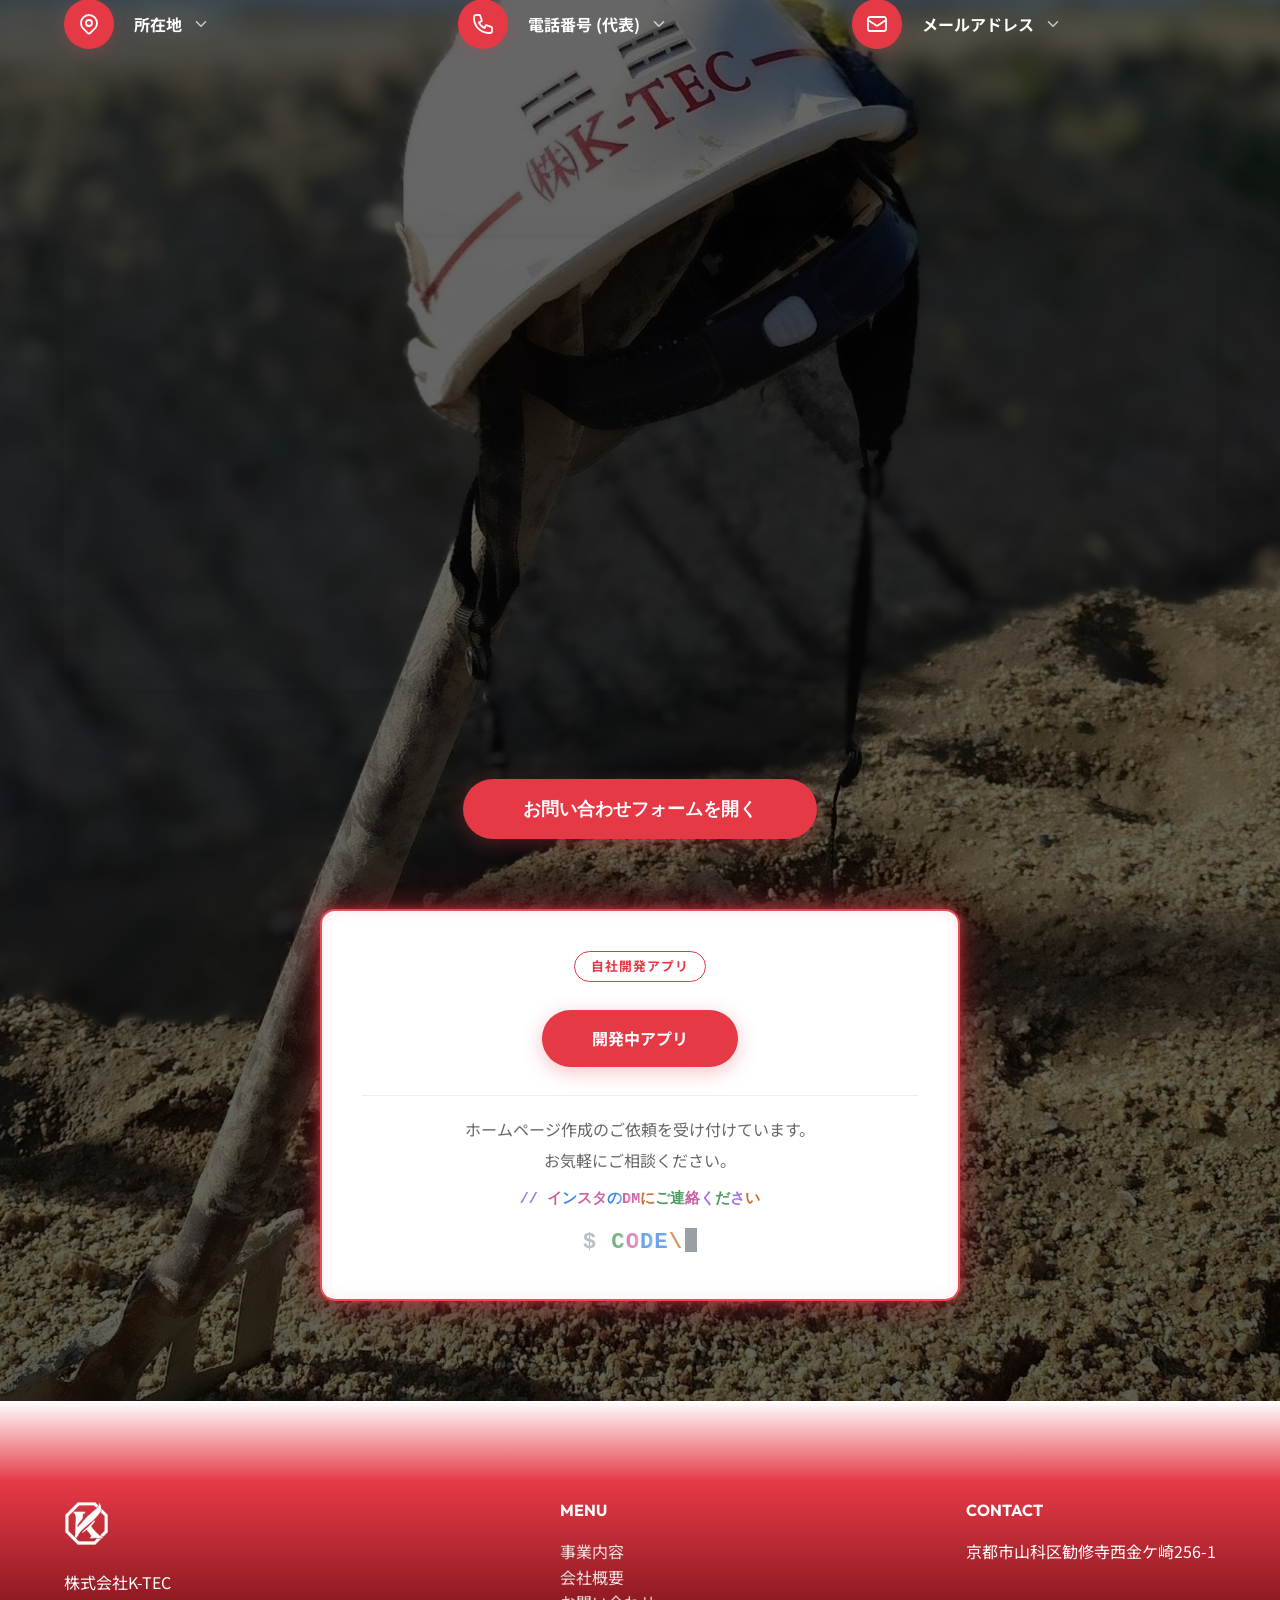
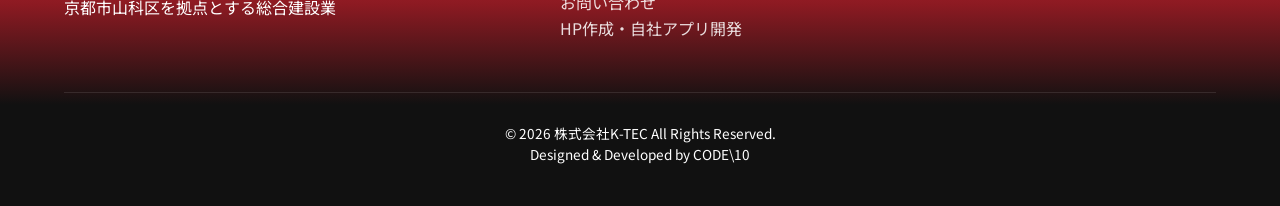
==== commit 0538adb5: "オープニングの動画を canvas に描き写して見せ、スマホでは少し大きくする（#60） - スマホでは動画の白がページの白より少し暗く出て、境目が線に見えるため、   canvas に1コマずつ描き" ====
--- a/index.html
+++ b/index.html
@@ -17,18 +17,18 @@
   <meta name="twitter:card" content="summary_large_image">
   <link rel="icon" type="image/png" href="assets/favicon.png">
   <link rel="apple-touch-icon" href="assets/apple-touch-icon.png">
-  <link rel="stylesheet" href="style.css?v=55">
-  <link rel="stylesheet" href="halloween.css?v=55">
-  <link rel="stylesheet" href="intro.css?v=55">
+  <link rel="stylesheet" href="style.css?v=56">
+  <link rel="stylesheet" href="halloween.css?v=56">
+  <link rel="stylesheet" href="intro.css?v=56">
 </head>
 <body>
 
   <!-- オープニング（金の龍の動画）（#52） -->
   <div id="intro-overlay" class="intro-overlay">
-    <video class="intro-video" data-src="assets/intro-dragon.mp4?v=55" data-poster="assets/intro-dragon.jpg" muted playsinline preload="auto" aria-hidden="true"></video>
+    <video class="intro-video" data-src="assets/intro-dragon.mp4?v=56" data-poster="assets/intro-dragon.jpg" muted playsinline preload="auto" aria-hidden="true"></video>
     <button type="button" class="intro-skip">スキップ</button>
   </div>
-  <script src="intro.js?v=55"></script>
+  <script src="intro.js?v=56"></script>
 
   <!-- Header -->
   <header>
@@ -302,8 +302,8 @@
     </svg>
   </a>
 
-  <script src="main.js?v=55"></script>
-  <script src="code-terminal.js?v=55"></script>
-  <script src="halloween.js?v=55"></script>
+  <script src="main.js?v=56"></script>
+  <script src="code-terminal.js?v=56"></script>
+  <script src="halloween.js?v=56"></script>
 </body>
 </html>
--- a/intro.css
+++ b/intro.css
@@ -17,7 +17,8 @@
 
 /* 画面に収まる大きさで置く。縦の位置は intro.js が、最後の光がロゴの真ん中に重なるように合わせる（#56）
    端が切れて見えないよう、上下（25%）と左右の端を白へぼかす。動画そのものも上下の端を白へぼかしてある（#58） */
-.intro-video {
+.intro-video,
+.intro-canvas {
   position: absolute;
   left: 50%;
   top: 50%;
@@ -32,6 +33,26 @@
   mask-image: linear-gradient(to bottom, transparent 0%, rgba(0, 0, 0, 0.35) 10%, #000 25%, #000 75%, rgba(0, 0, 0, 0.35) 90%, transparent 100%),
               linear-gradient(to right, transparent 0%, #000 4%, #000 96%, transparent 100%);
   mask-composite: intersect;
+}
+
+/* canvas に描けている間は、canvas だけを見せる（#60） */
+.intro-canvas {
+  opacity: 0;
+  background: transparent;
+}
+.intro-canvas.is-drawing {
+  opacity: 1;
+}
+.intro-video.is-behind-canvas {
+  opacity: 0.01;
+}
+
+/* 縦長の画面（スマホ）では、少し大きくする。はみ出した左右は画面の外に出る（#60） */
+@media (orientation: portrait) {
+  .intro-video,
+  .intro-canvas {
+    width: 120vw;
+  }
 }
 
 .intro-skip {
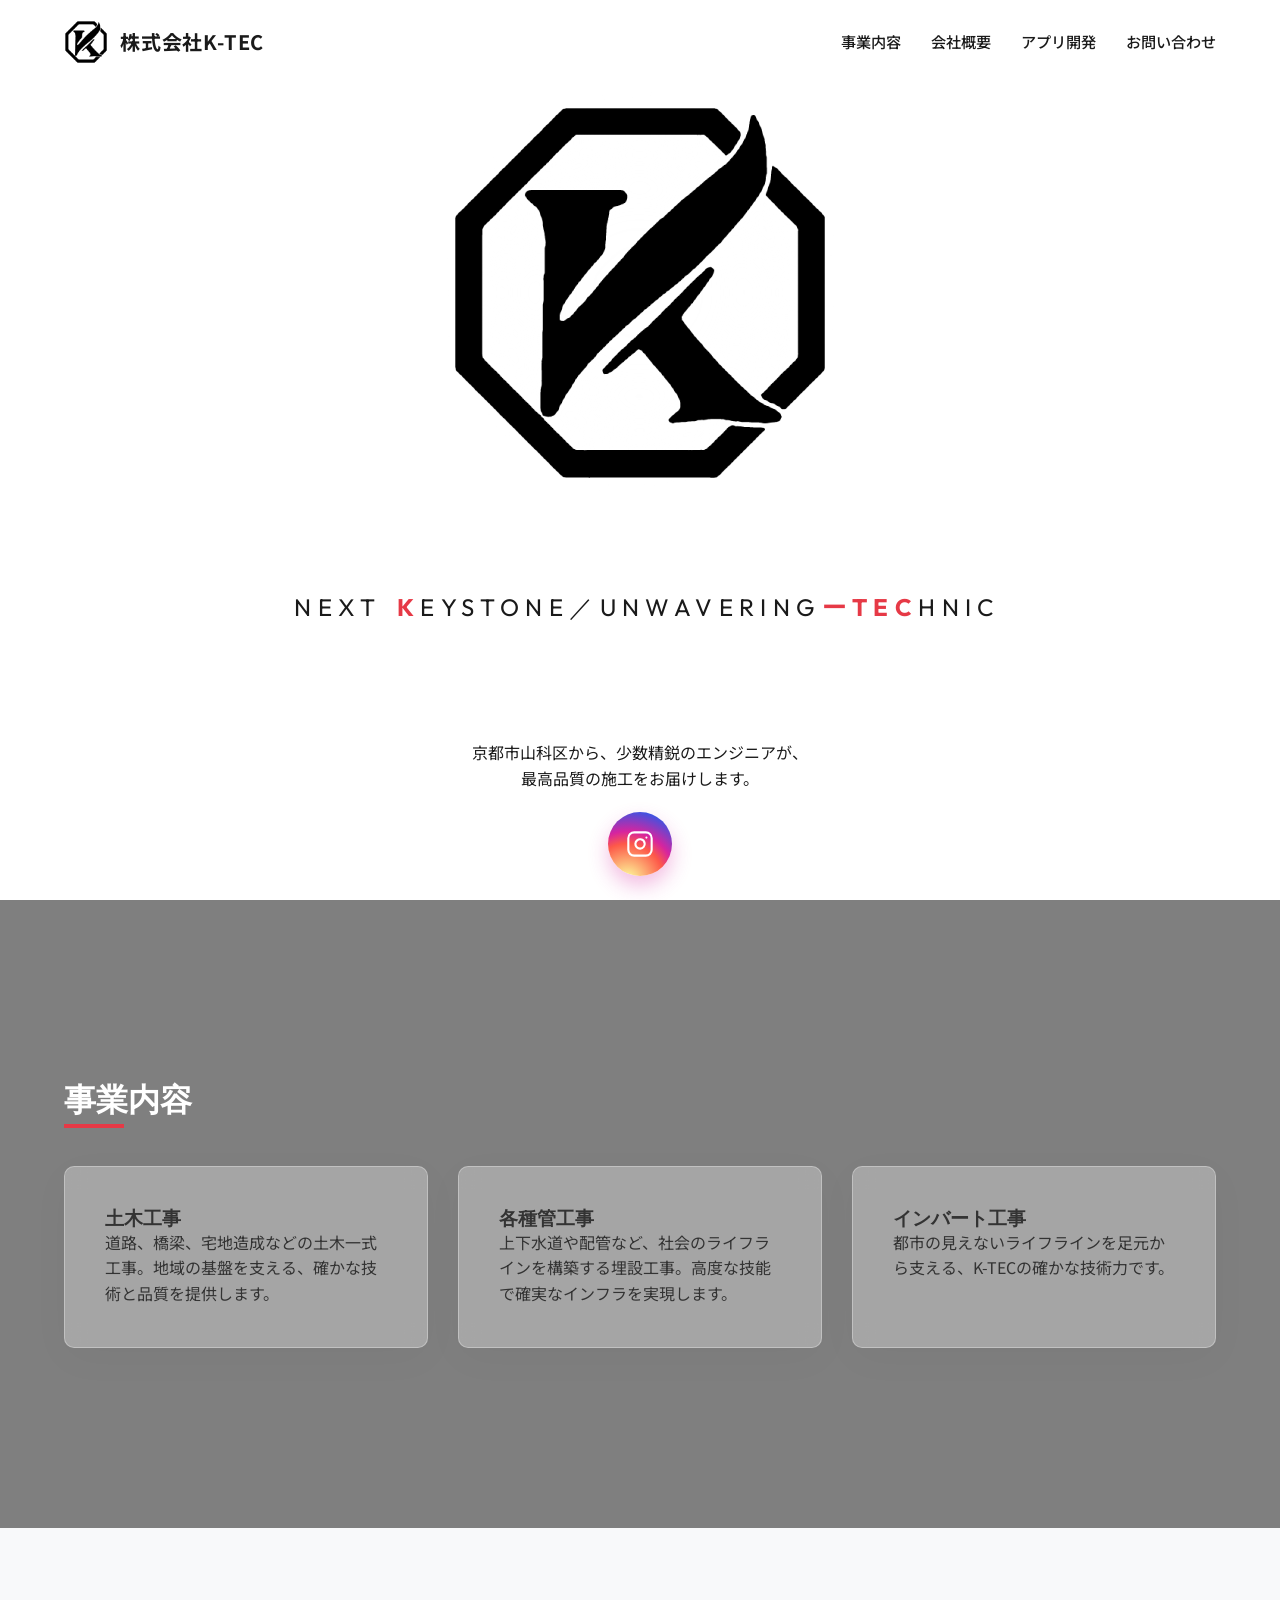
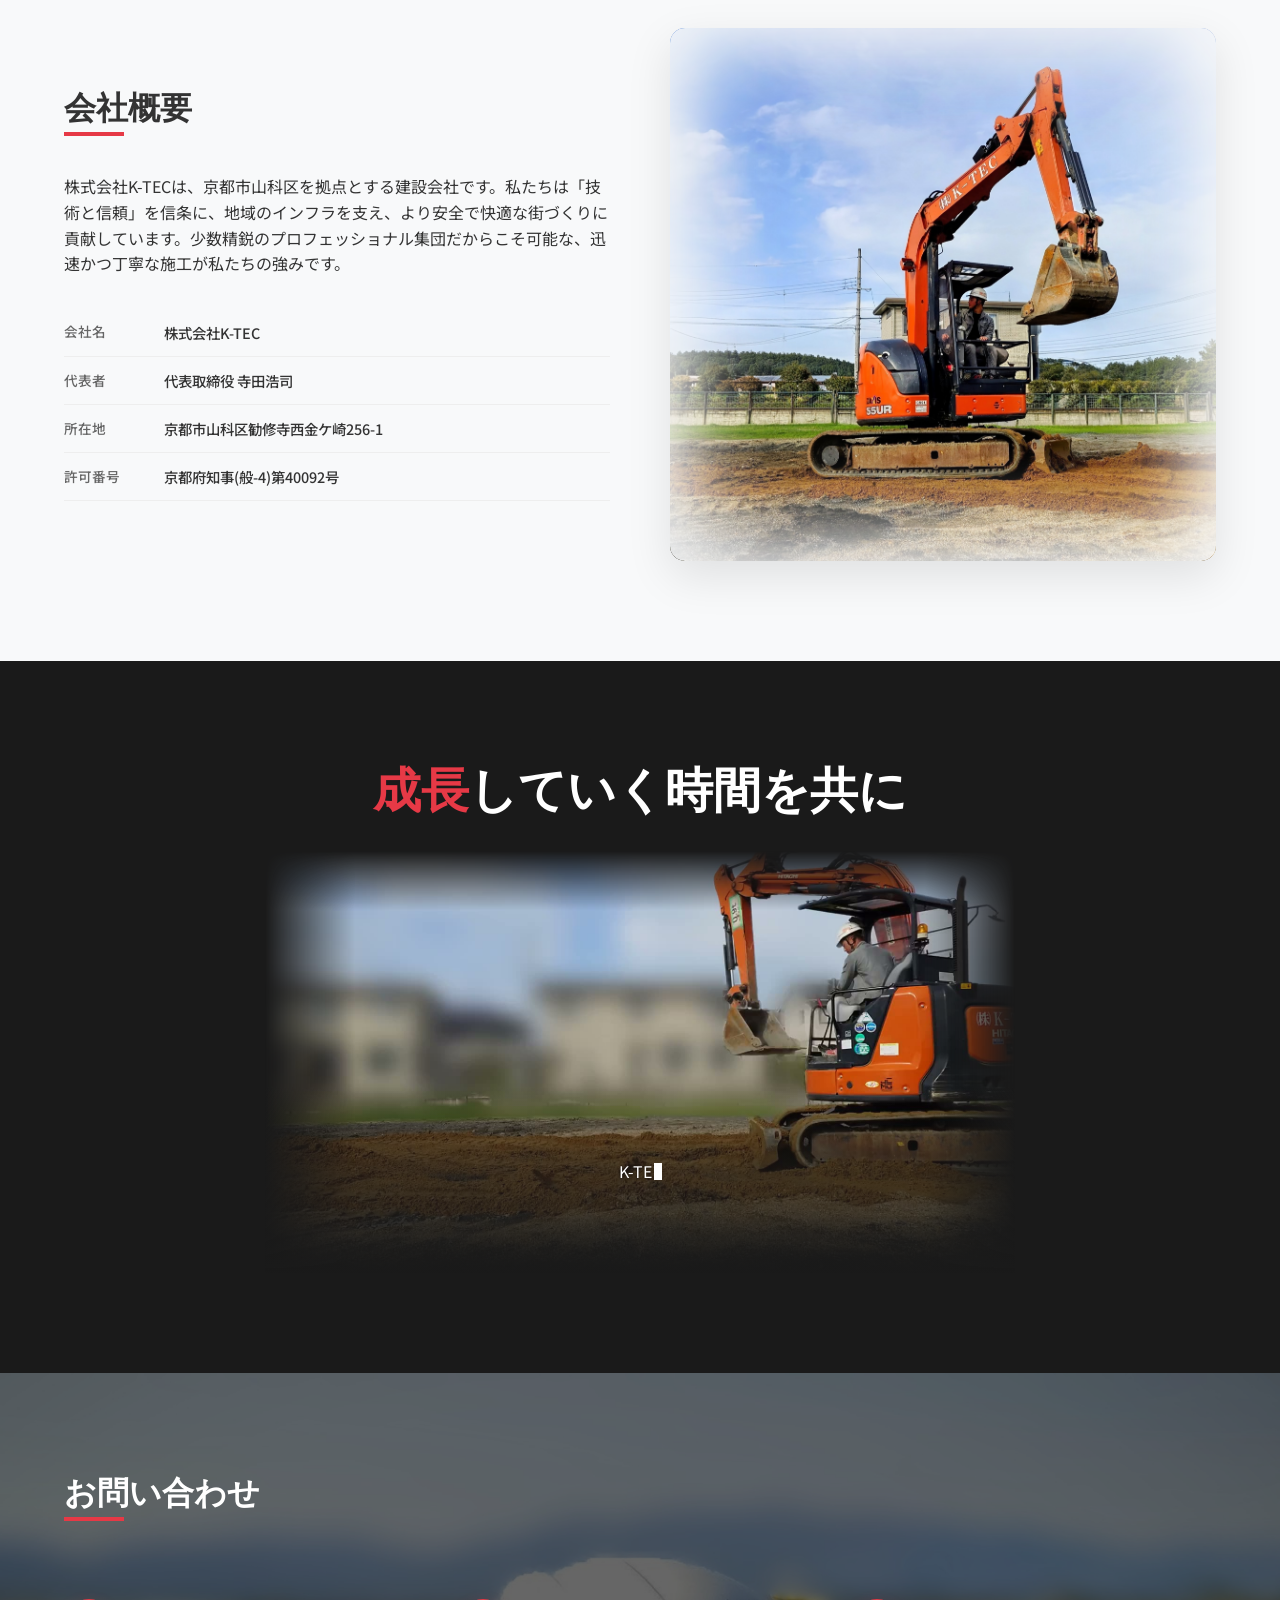
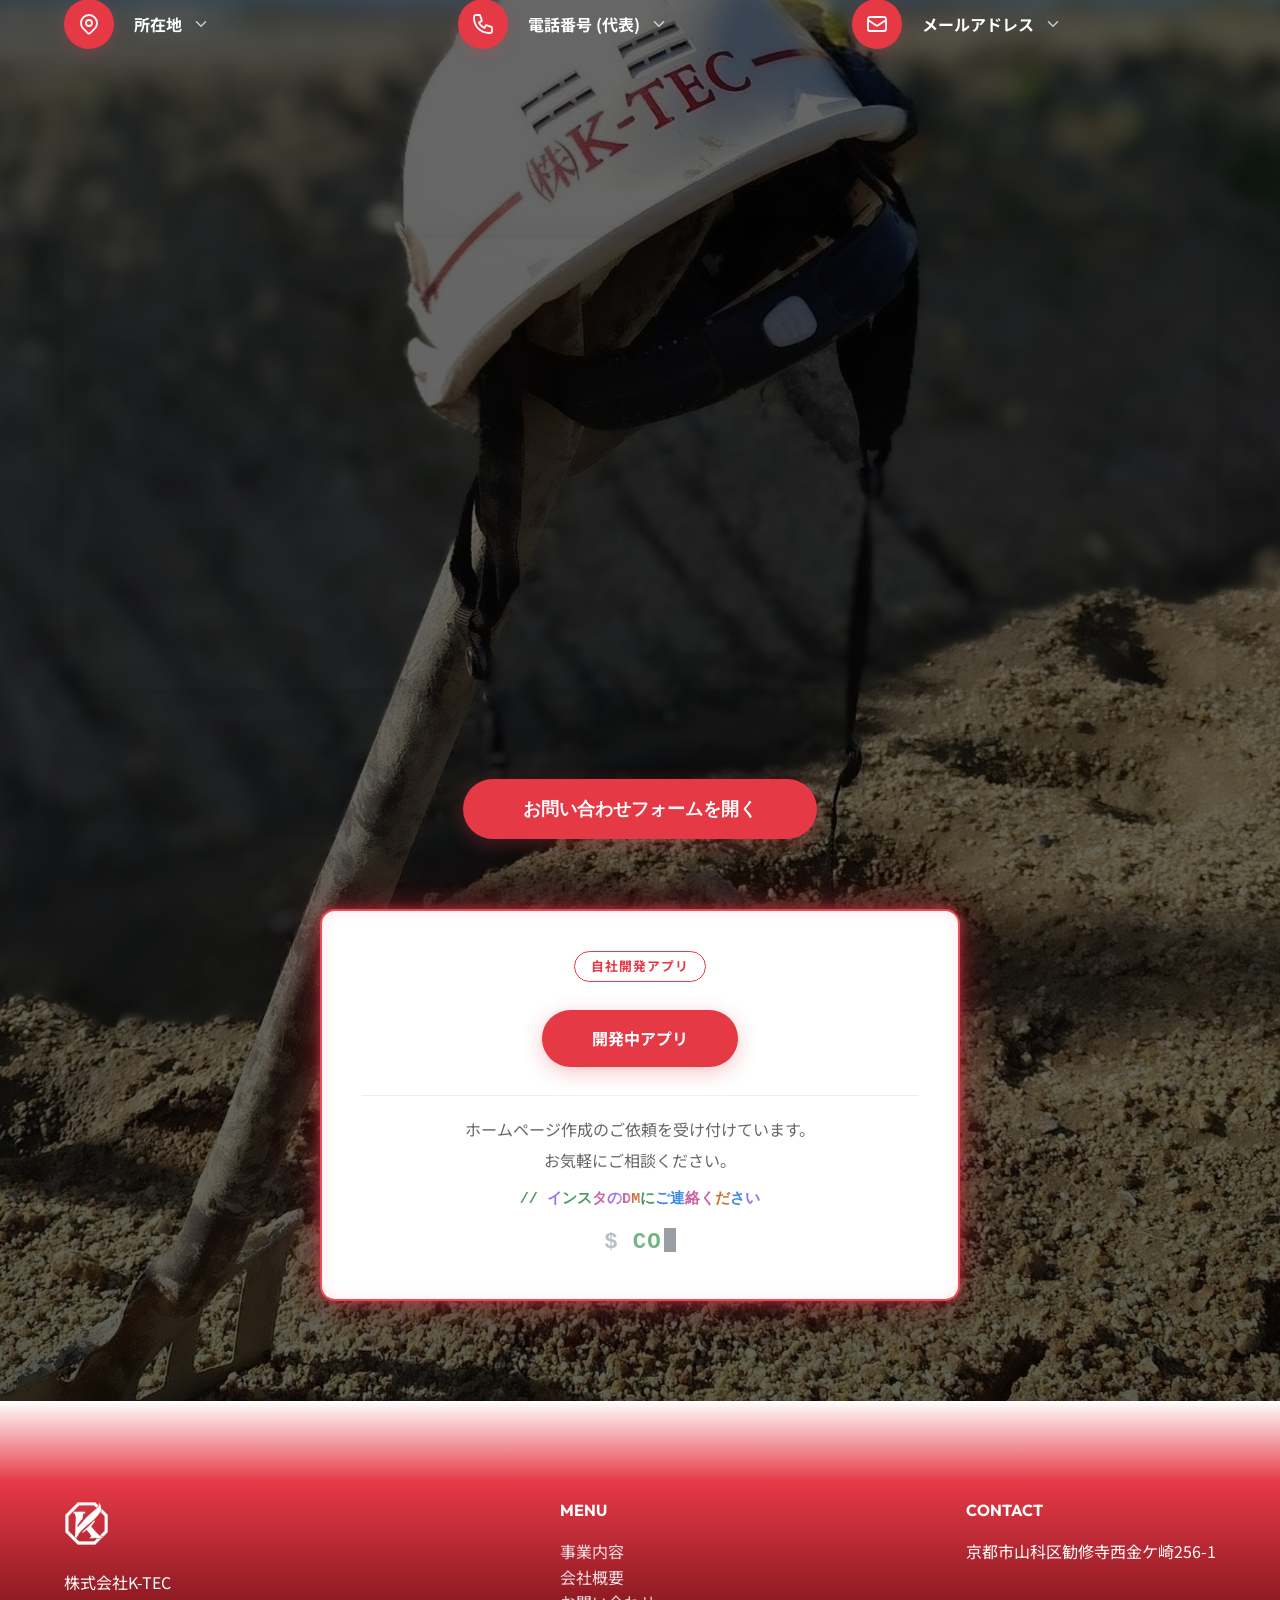
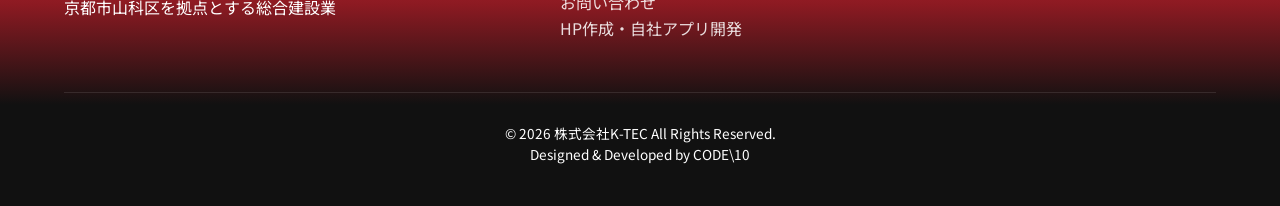
==== commit c40daf5a: "オープニングに金の光とキラキラの背景を付け、龍が切れる境目を消す（#62） - 画面全体に、ロゴの位置を中心にしたやわらかい金の光と、またたくキラキラを出す - 動画の白い所を透けさせ（mix-ble" ====
--- a/index.html
+++ b/index.html
@@ -17,18 +17,18 @@
   <meta name="twitter:card" content="summary_large_image">
   <link rel="icon" type="image/png" href="assets/favicon.png">
   <link rel="apple-touch-icon" href="assets/apple-touch-icon.png">
-  <link rel="stylesheet" href="style.css?v=56">
-  <link rel="stylesheet" href="halloween.css?v=56">
-  <link rel="stylesheet" href="intro.css?v=56">
+  <link rel="stylesheet" href="style.css?v=57">
+  <link rel="stylesheet" href="halloween.css?v=57">
+  <link rel="stylesheet" href="intro.css?v=57">
 </head>
 <body>
 
   <!-- オープニング（金の龍の動画）（#52） -->
   <div id="intro-overlay" class="intro-overlay">
-    <video class="intro-video" data-src="assets/intro-dragon.mp4?v=56" data-poster="assets/intro-dragon.jpg" muted playsinline preload="auto" aria-hidden="true"></video>
+    <video class="intro-video" data-src="assets/intro-dragon.mp4?v=57" data-poster="assets/intro-dragon.jpg" muted playsinline preload="auto" aria-hidden="true"></video>
     <button type="button" class="intro-skip">スキップ</button>
   </div>
-  <script src="intro.js?v=56"></script>
+  <script src="intro.js?v=57"></script>
 
   <!-- Header -->
   <header>
@@ -302,8 +302,8 @@
     </svg>
   </a>
 
-  <script src="main.js?v=56"></script>
-  <script src="code-terminal.js?v=56"></script>
-  <script src="halloween.js?v=56"></script>
+  <script src="main.js?v=57"></script>
+  <script src="code-terminal.js?v=57"></script>
+  <script src="halloween.js?v=57"></script>
 </body>
 </html>
--- a/intro.css
+++ b/intro.css
@@ -3,7 +3,9 @@
   position: fixed;
   inset: 0;
   z-index: 10000;
-  background: #fff;
+  /* 白の上に、ロゴの位置を中心にしたやわらかい金の光（#62） */
+  background: radial-gradient(circle at 50% var(--intro-glow-y, 35%), rgba(255, 205, 90, 0.30) 0%, rgba(255, 222, 150, 0.14) 30%, rgba(255, 255, 255, 0) 65%), #fff;
+  isolation: isolate;
   display: flex;
   align-items: center;
   justify-content: center;
@@ -26,13 +28,27 @@
   width: min(100vw, 177.78vh);
   height: auto;
   aspect-ratio: 16 / 9;
-  background: #fff;
   -webkit-mask-image: linear-gradient(to bottom, transparent 0%, rgba(0, 0, 0, 0.35) 10%, #000 25%, #000 75%, rgba(0, 0, 0, 0.35) 90%, transparent 100%),
                       linear-gradient(to right, transparent 0%, #000 4%, #000 96%, transparent 100%);
   -webkit-mask-composite: source-in;
   mask-image: linear-gradient(to bottom, transparent 0%, rgba(0, 0, 0, 0.35) 10%, #000 25%, #000 75%, rgba(0, 0, 0, 0.35) 90%, transparent 100%),
               linear-gradient(to right, transparent 0%, #000 4%, #000 96%, transparent 100%);
   mask-composite: intersect;
+}
+
+/* 画面全体のキラキラ（intro.js が描く）（#62） */
+.intro-sparkles {
+  position: absolute;
+  inset: 0;
+  width: 100%;
+  height: 100%;
+  pointer-events: none;
+}
+
+/* 動画の白い所を透けさせ、金の光とキラキラの上に龍を重ねる（#62） */
+.intro-video,
+.intro-canvas {
+  mix-blend-mode: multiply;
 }
 
 /* canvas に描けている間は、canvas だけを見せる（#60） */
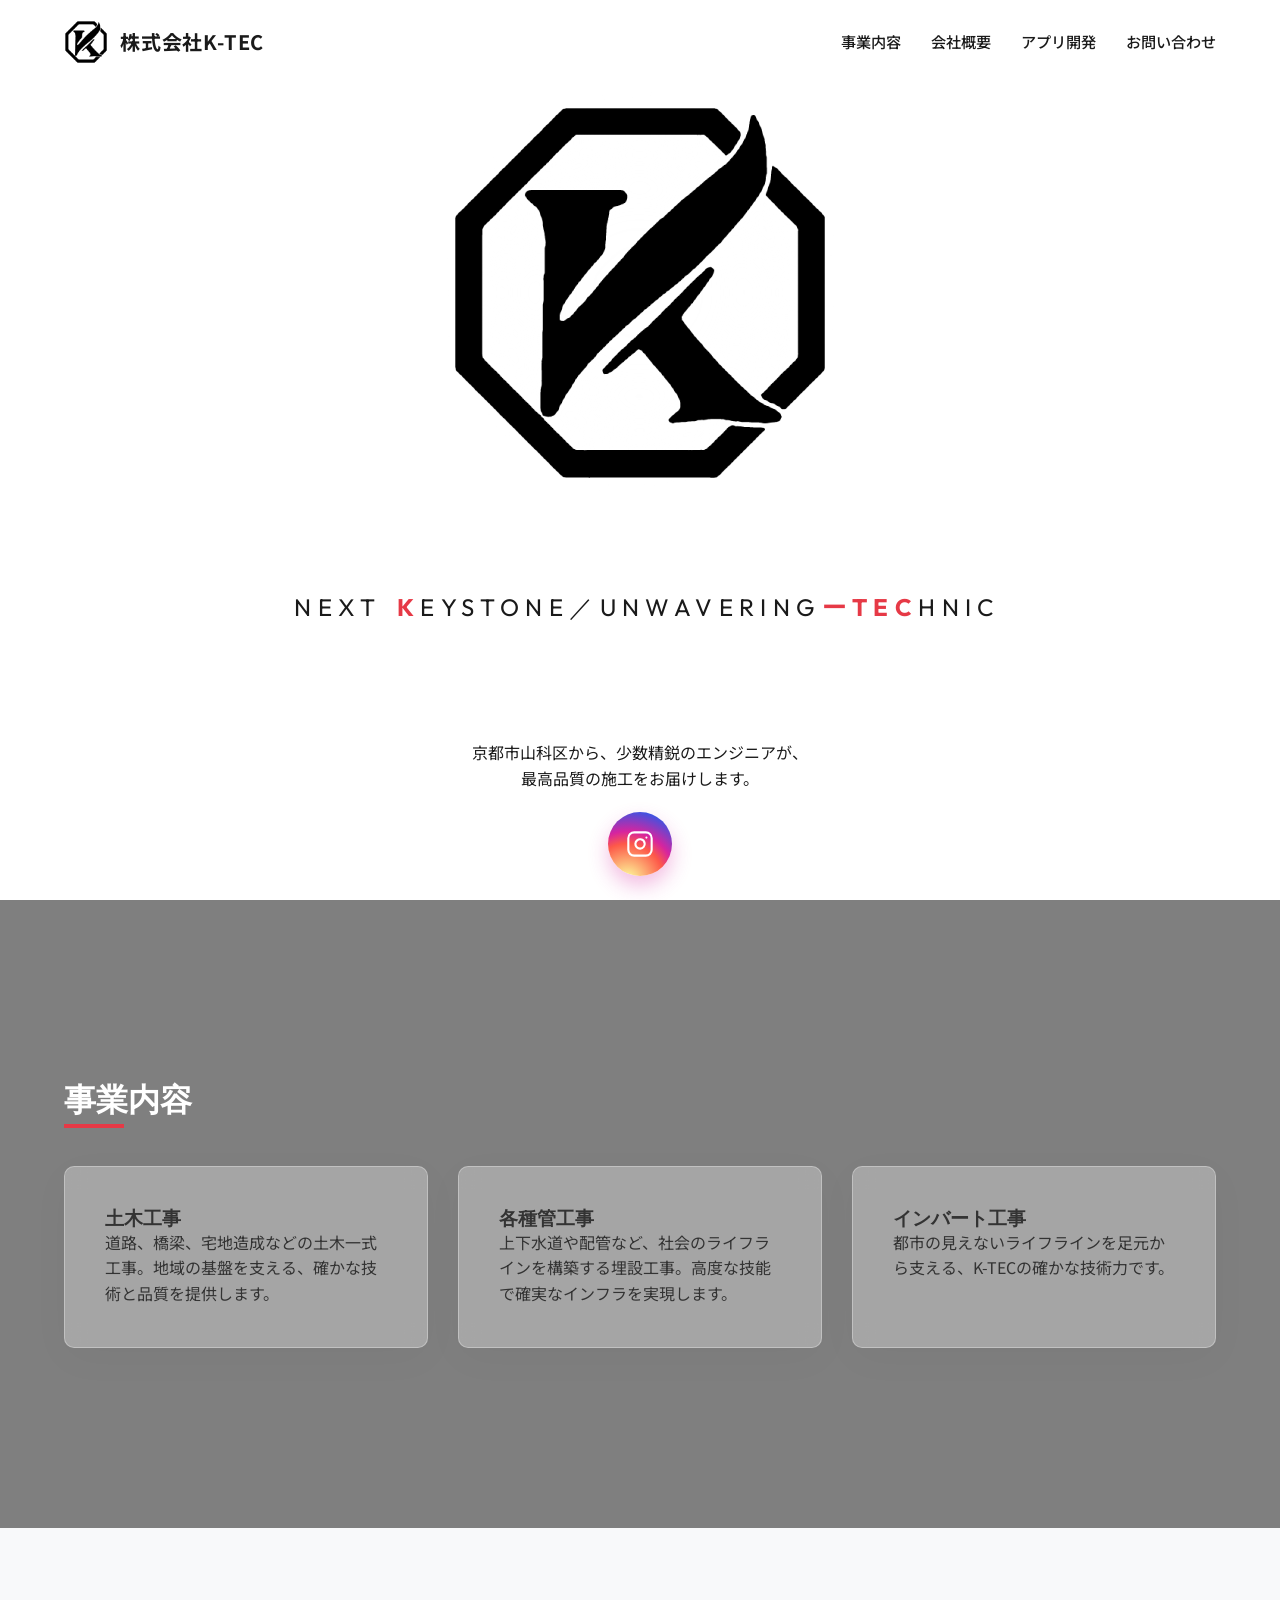
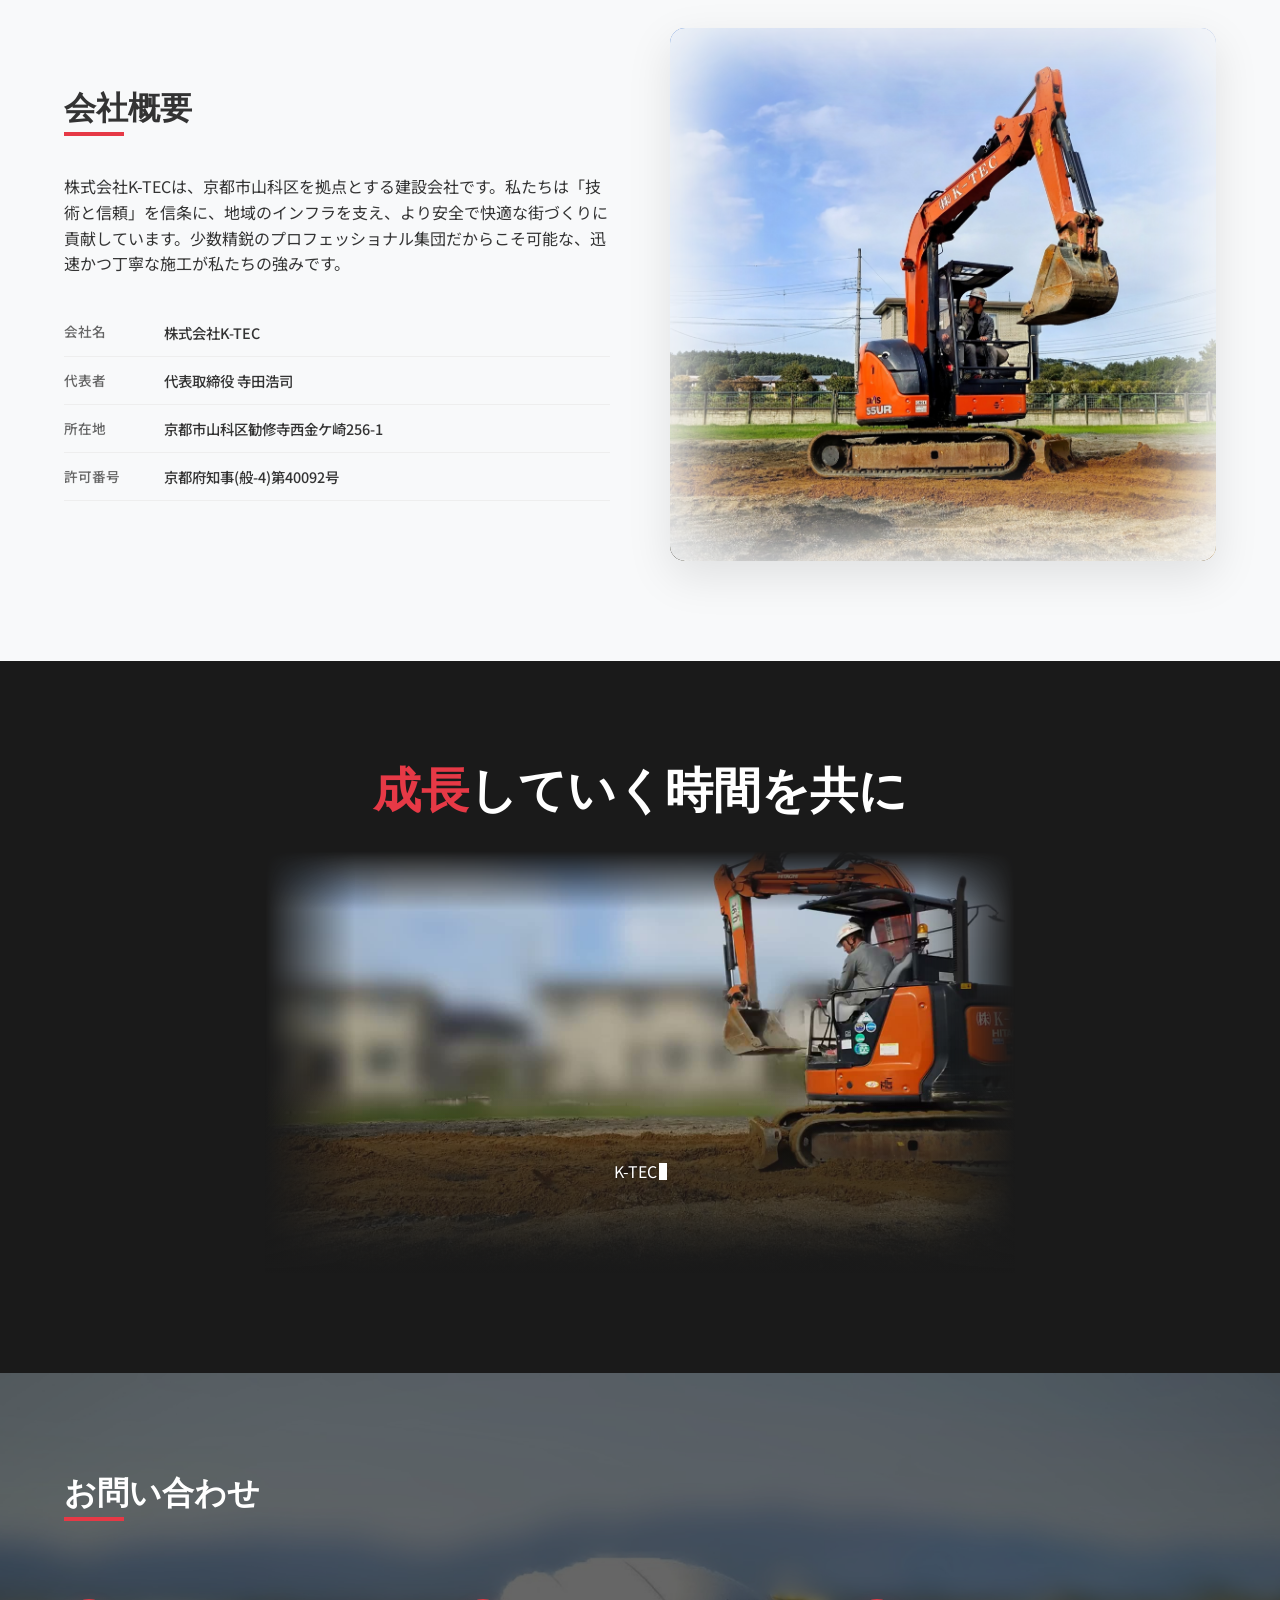
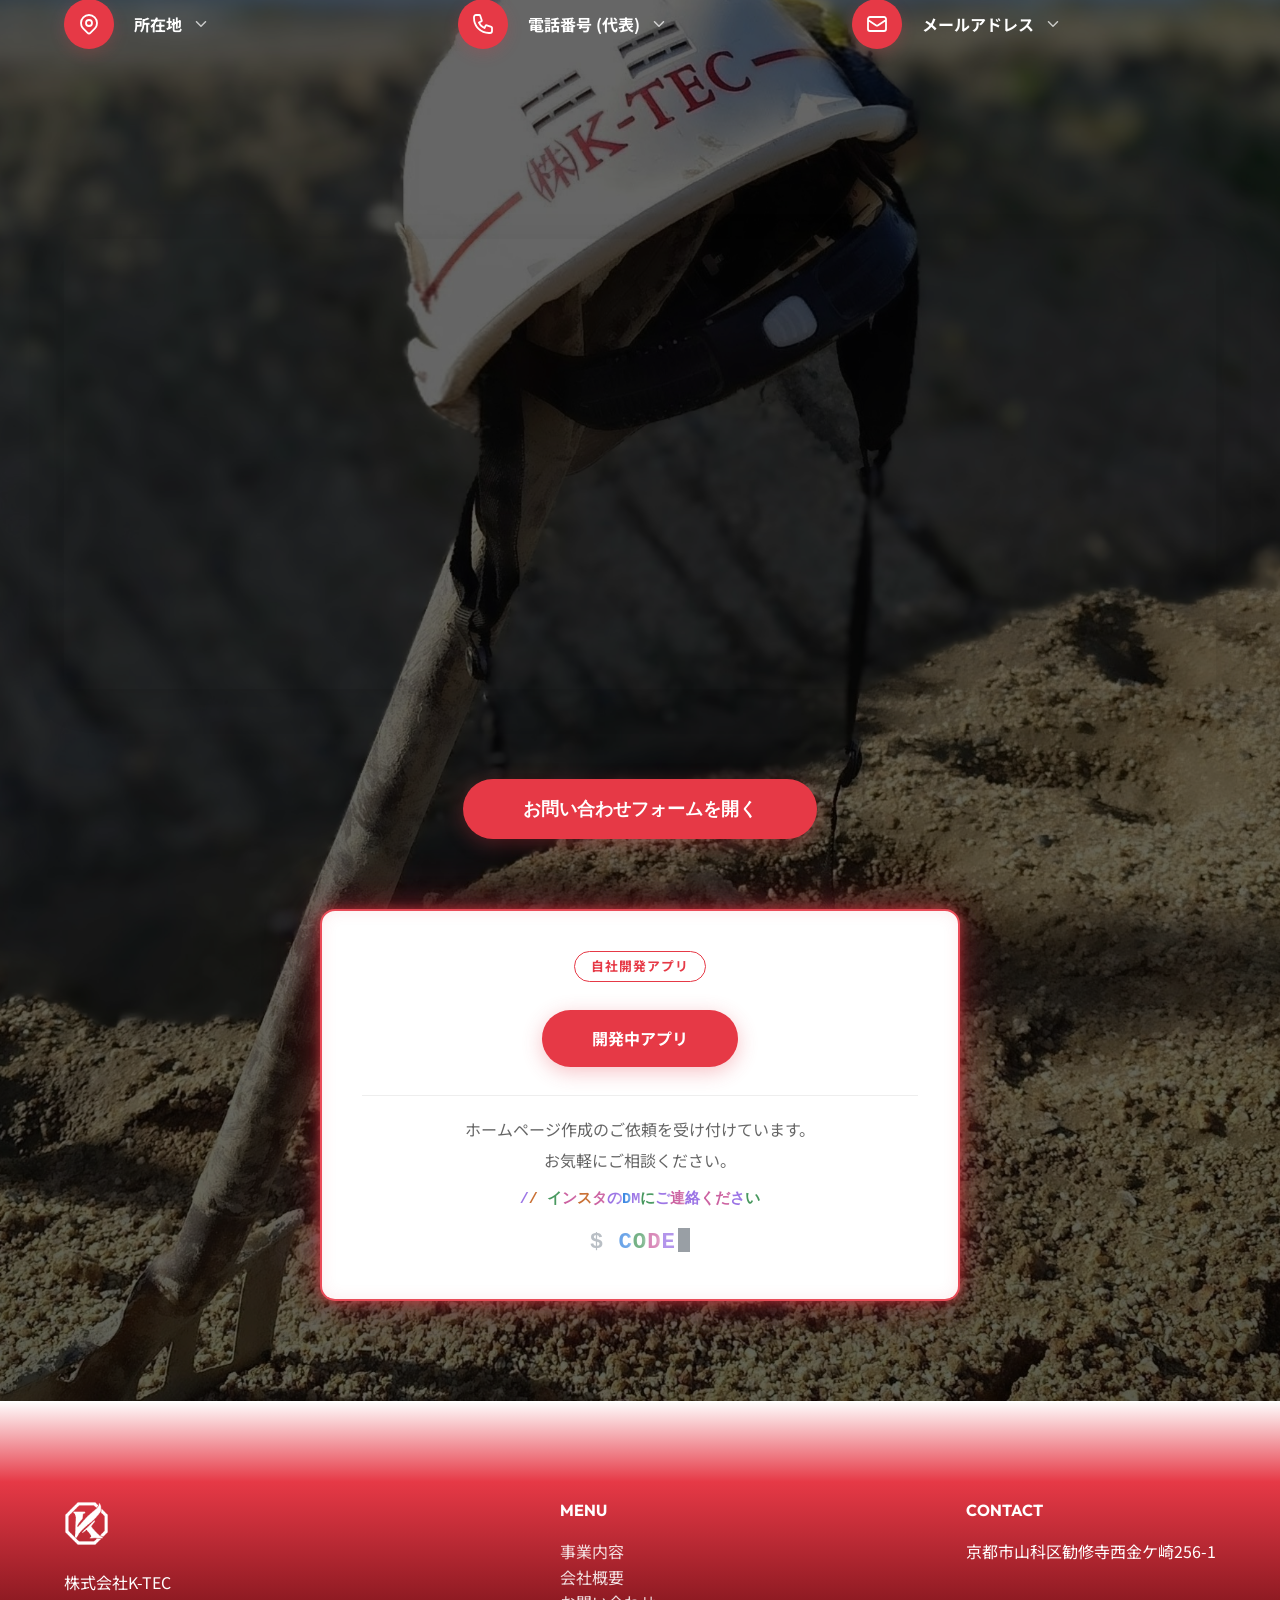
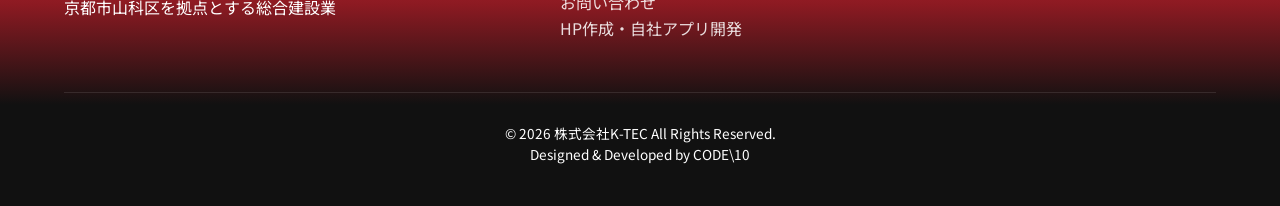
==== commit ea5ec0e8: "オープニングを軽くし、スキップボタンを外す（#64） - 動画を canvas に描き写す処理（#60）をやめ、動画をそのまま見せる   （境目の原因は色ではなく、龍が動画の端で切れることだったため）" ====
--- a/index.html
+++ b/index.html
@@ -17,18 +17,17 @@
   <meta name="twitter:card" content="summary_large_image">
   <link rel="icon" type="image/png" href="assets/favicon.png">
   <link rel="apple-touch-icon" href="assets/apple-touch-icon.png">
-  <link rel="stylesheet" href="style.css?v=57">
-  <link rel="stylesheet" href="halloween.css?v=57">
-  <link rel="stylesheet" href="intro.css?v=57">
+  <link rel="stylesheet" href="style.css?v=58">
+  <link rel="stylesheet" href="halloween.css?v=58">
+  <link rel="stylesheet" href="intro.css?v=58">
 </head>
 <body>
 
   <!-- オープニング（金の龍の動画）（#52） -->
   <div id="intro-overlay" class="intro-overlay">
-    <video class="intro-video" data-src="assets/intro-dragon.mp4?v=57" data-poster="assets/intro-dragon.jpg" muted playsinline preload="auto" aria-hidden="true"></video>
-    <button type="button" class="intro-skip">スキップ</button>
+    <video class="intro-video" data-src="assets/intro-dragon.mp4?v=58" data-poster="assets/intro-dragon.jpg" muted playsinline preload="auto" aria-hidden="true"></video>
   </div>
-  <script src="intro.js?v=57"></script>
+  <script src="intro.js?v=58"></script>
 
   <!-- Header -->
   <header>
@@ -302,8 +301,8 @@
     </svg>
   </a>
 
-  <script src="main.js?v=57"></script>
-  <script src="code-terminal.js?v=57"></script>
-  <script src="halloween.js?v=57"></script>
+  <script src="main.js?v=58"></script>
+  <script src="code-terminal.js?v=58"></script>
+  <script src="halloween.js?v=58"></script>
 </body>
 </html>
--- a/intro.css
+++ b/intro.css
@@ -19,8 +19,7 @@
 
 /* 画面に収まる大きさで置く。縦の位置は intro.js が、最後の光がロゴの真ん中に重なるように合わせる（#56）
    端が切れて見えないよう、上下（25%）と左右の端を白へぼかす。動画そのものも上下の端を白へぼかしてある（#58） */
-.intro-video,
-.intro-canvas {
+.intro-video {
   position: absolute;
   left: 50%;
   top: 50%;
@@ -46,49 +45,15 @@
 }
 
 /* 動画の白い所を透けさせ、金の光とキラキラの上に龍を重ねる（#62） */
-.intro-video,
-.intro-canvas {
+.intro-video {
   mix-blend-mode: multiply;
-}
-
-/* canvas に描けている間は、canvas だけを見せる（#60） */
-.intro-canvas {
-  opacity: 0;
-  background: transparent;
-}
-.intro-canvas.is-drawing {
-  opacity: 1;
-}
-.intro-video.is-behind-canvas {
-  opacity: 0.01;
 }
 
 /* 縦長の画面（スマホ）では、少し大きくする。はみ出した左右は画面の外に出る（#60） */
 @media (orientation: portrait) {
-  .intro-video,
-  .intro-canvas {
+  .intro-video {
     width: 120vw;
   }
-}
-
-.intro-skip {
-  position: absolute;
-  right: 20px;
-  bottom: 24px;
-  padding: 8px 18px;
-  font-size: 0.9rem;
-  letter-spacing: 0.1em;
-  color: rgba(0, 0, 0, 0.6);
-  background: rgba(255, 255, 255, 0.6);
-  border: 1px solid rgba(0, 0, 0, 0.3);
-  border-radius: 999px;
-  cursor: pointer;
-}
-
-.intro-skip:hover,
-.intro-skip:focus-visible {
-  color: #000;
-  border-color: #000;
 }
 
 /* オープニング中はページを動かさない */
